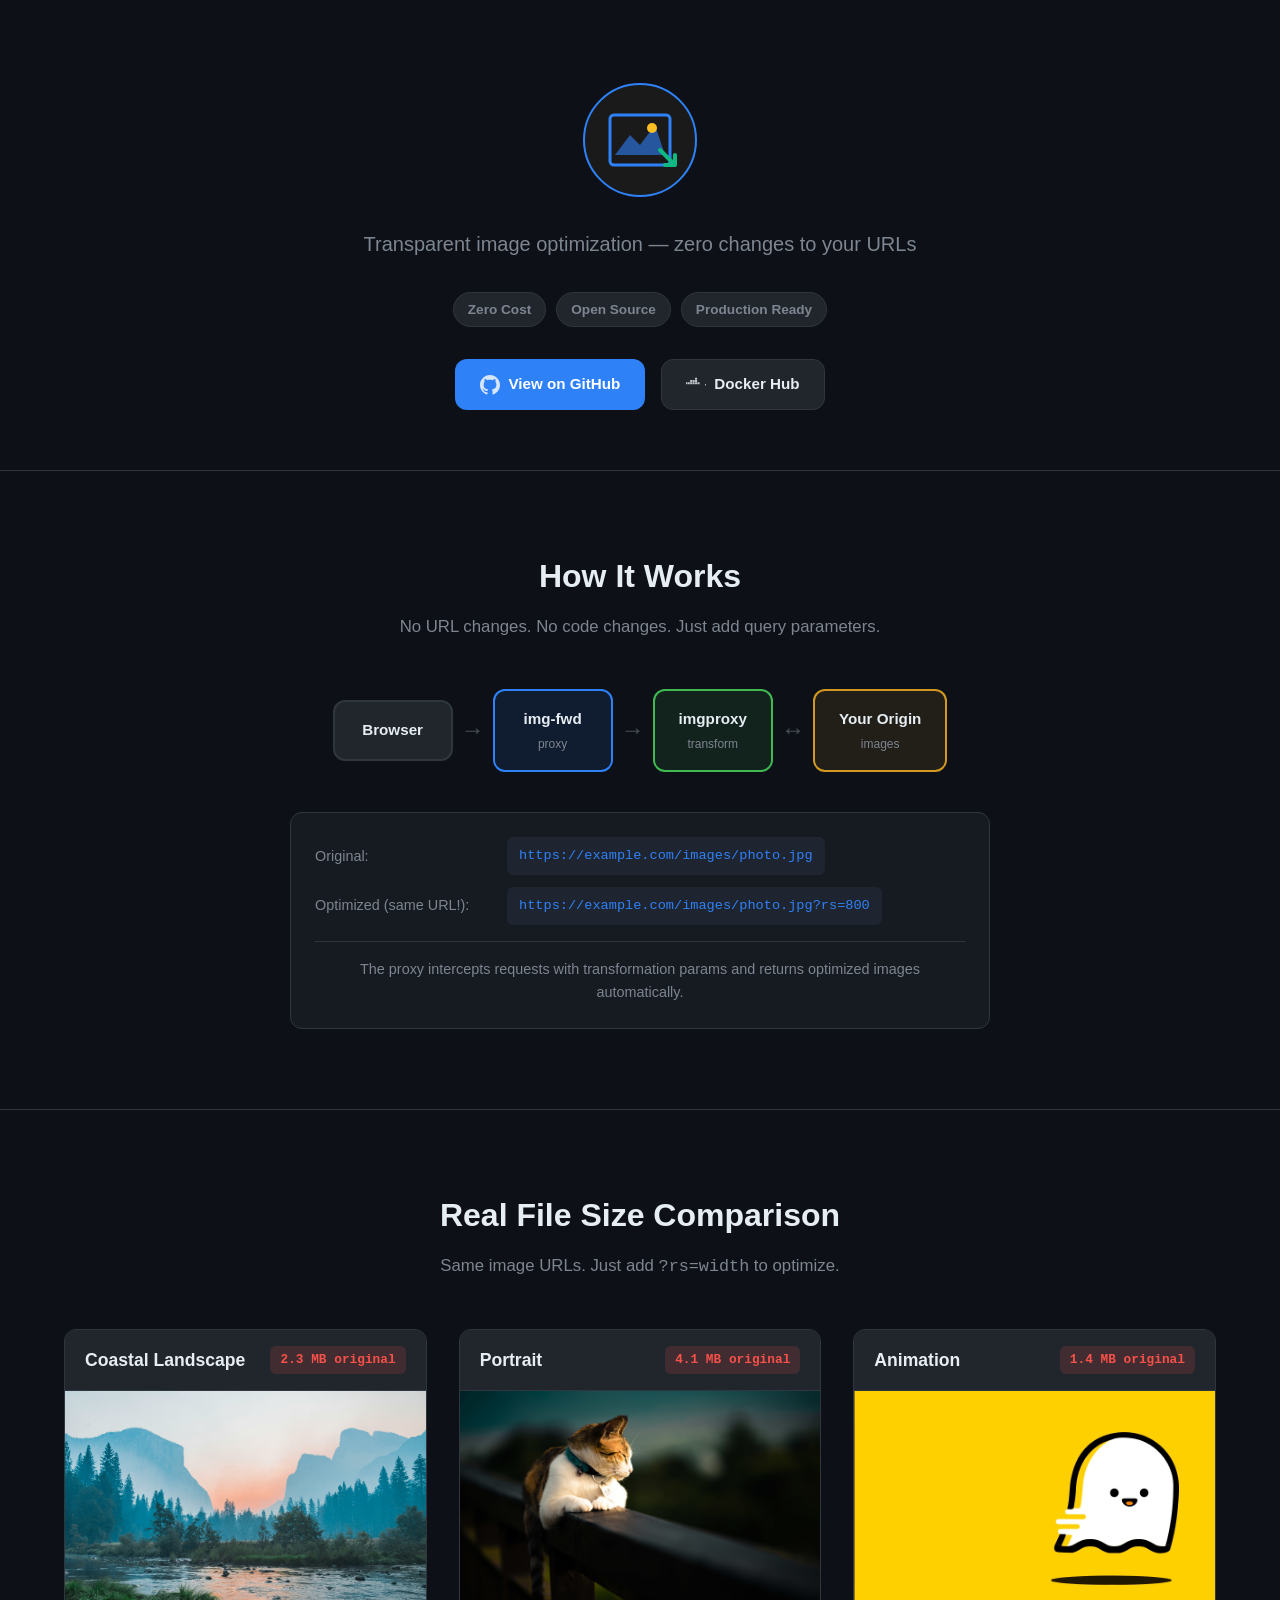
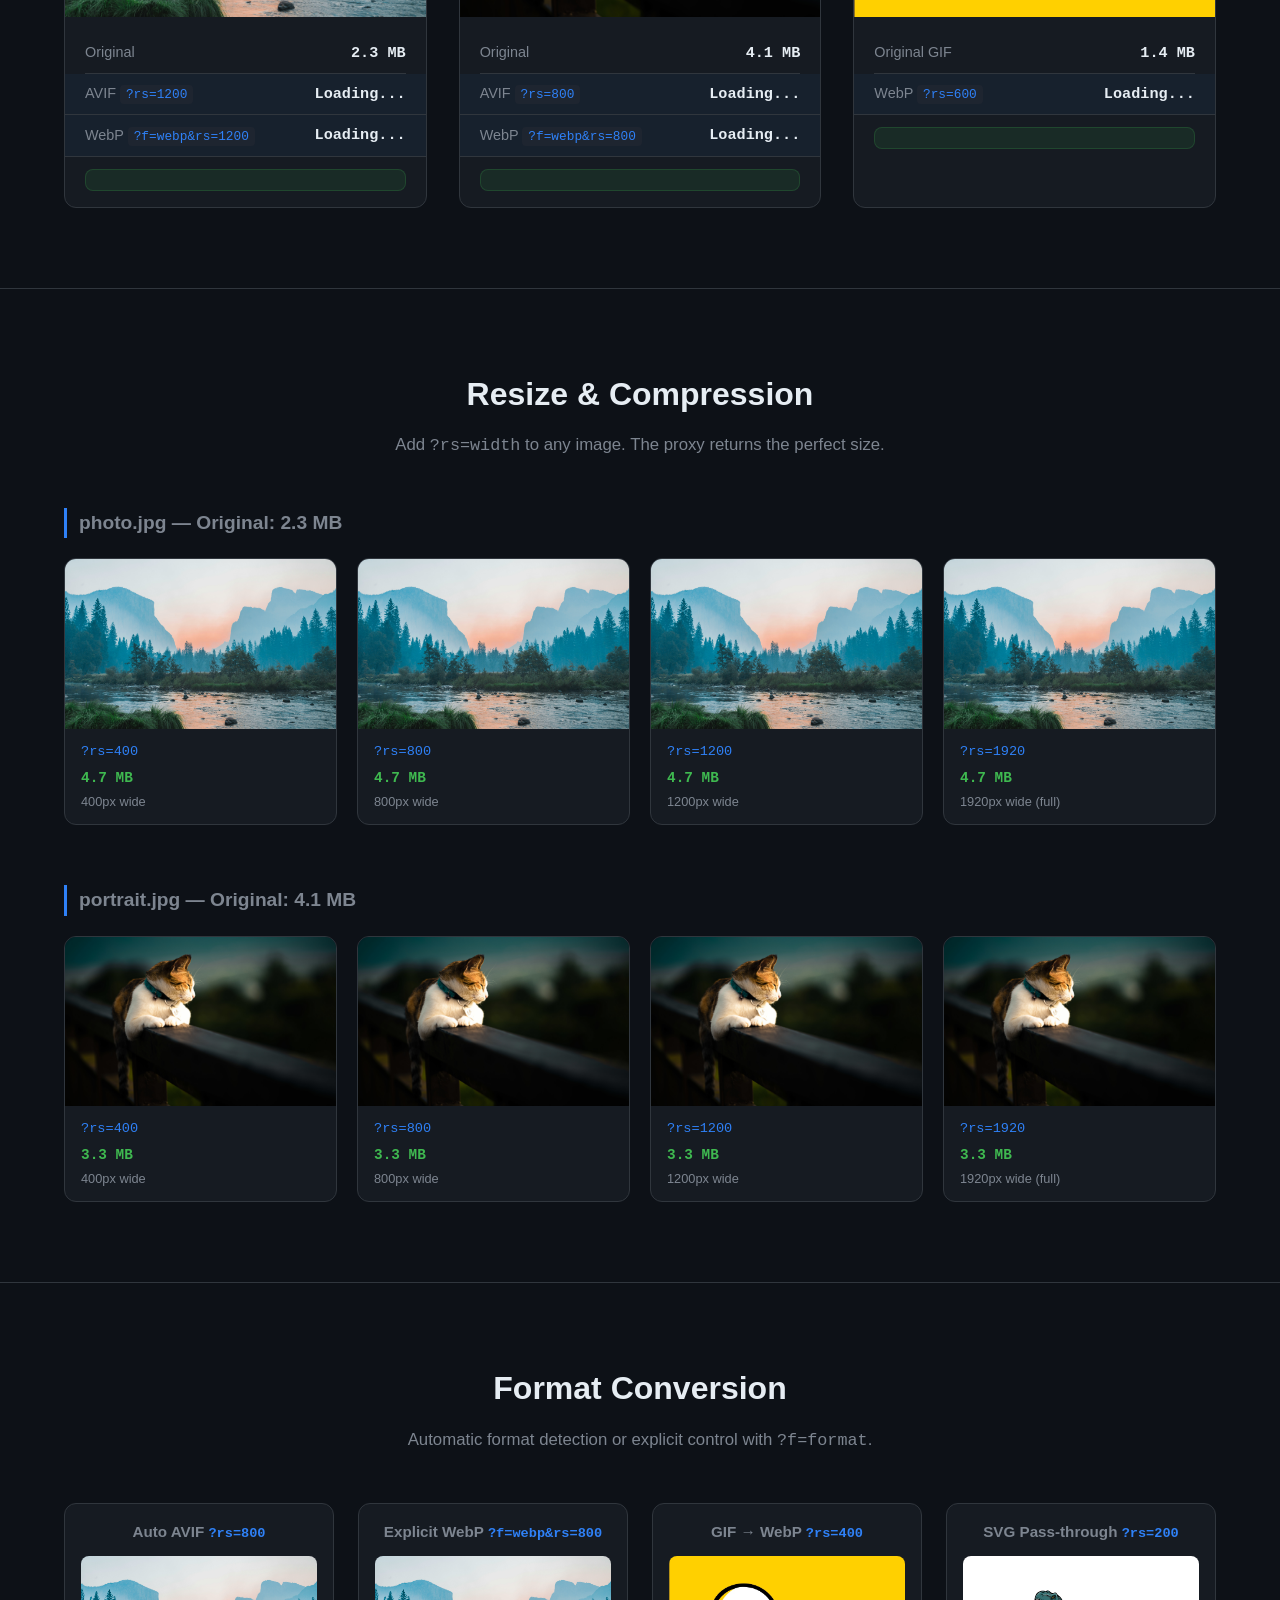
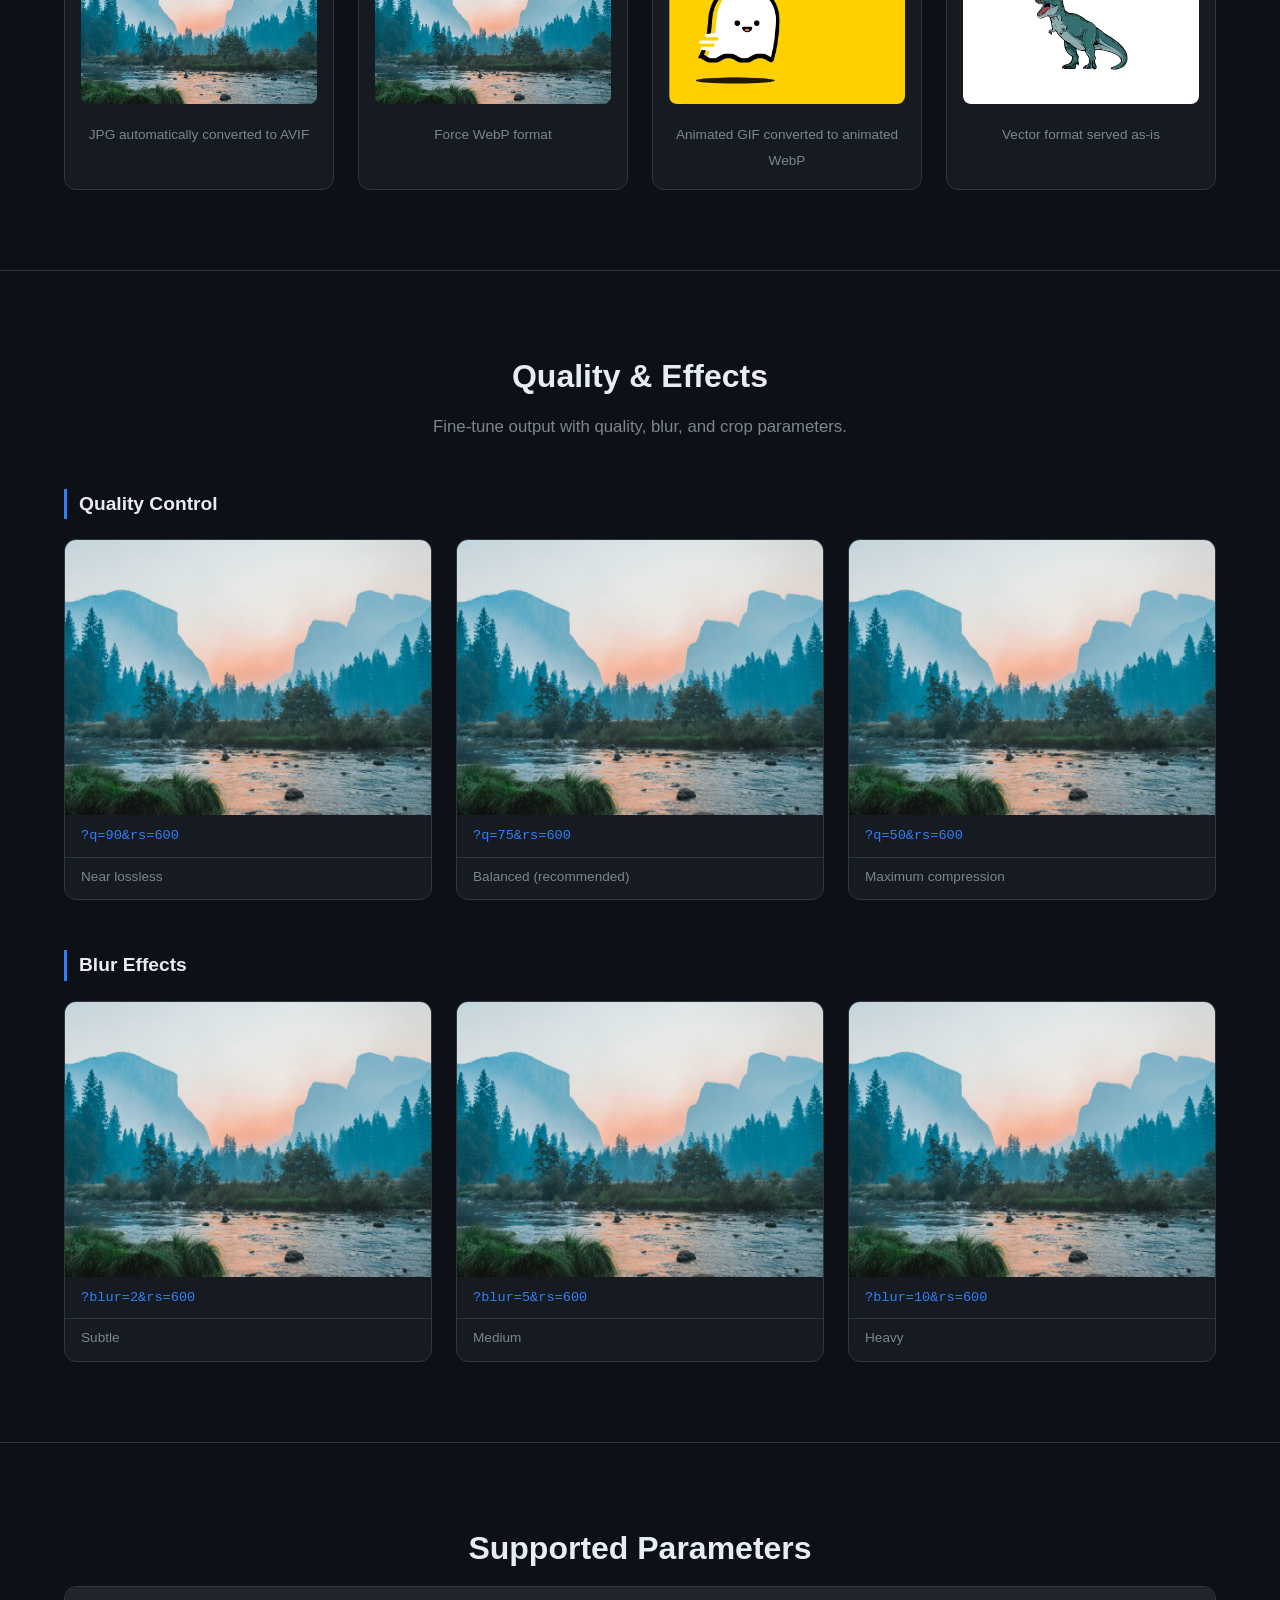
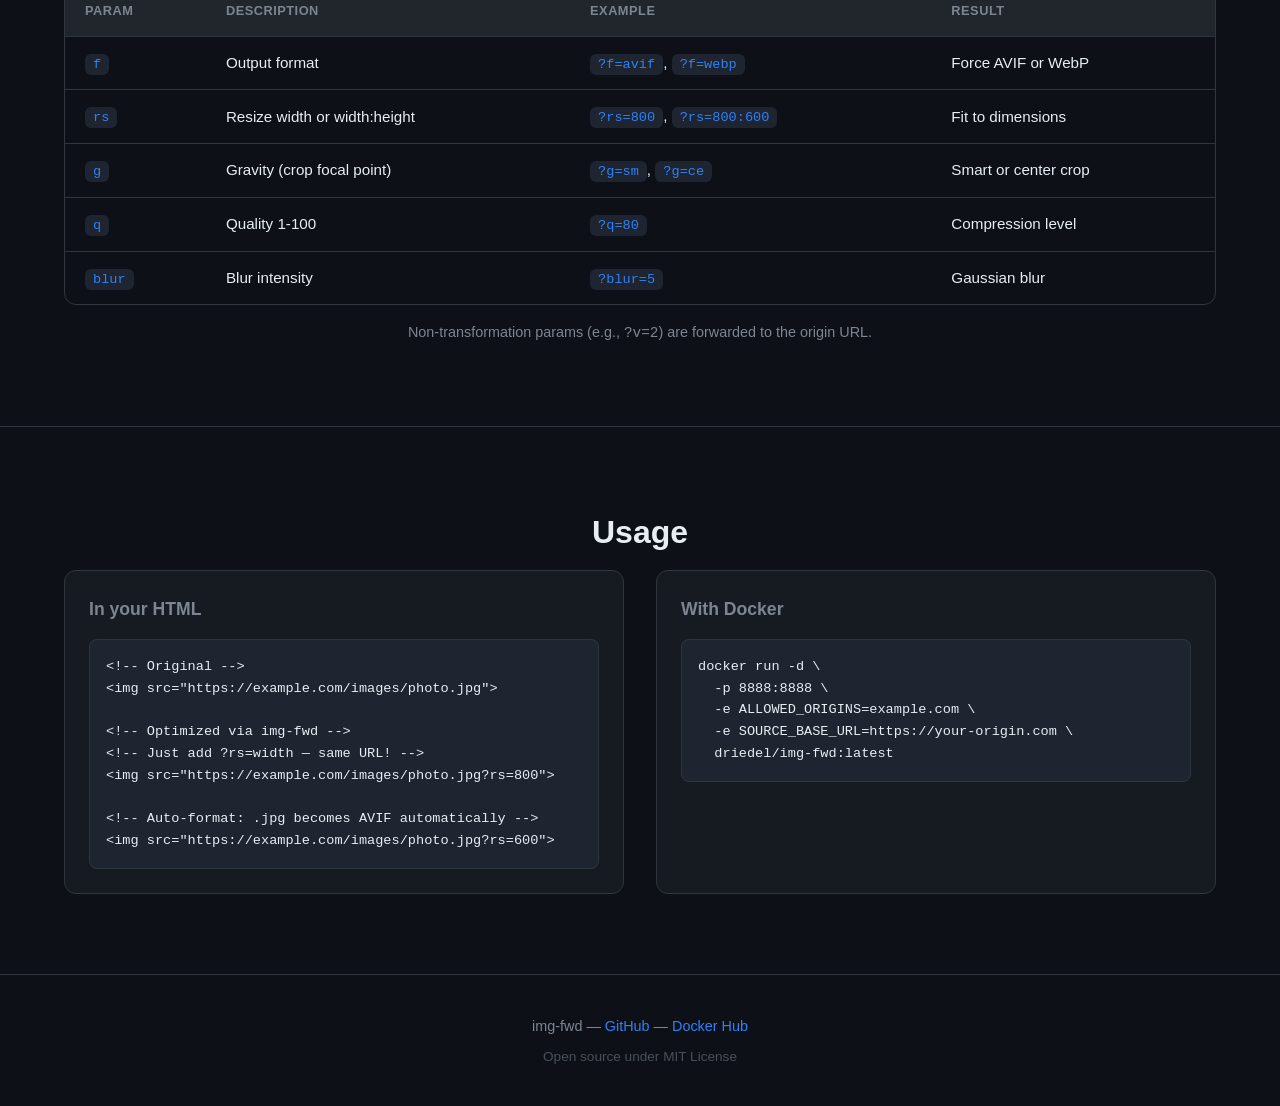
==== demo/app/index.html @ b85d6839 "demo: remove Smart Crop section from effects showcase" ====
<!DOCTYPE html>
<html lang="en">
<head>
  <meta charset="UTF-8">
  <meta name="viewport" content="width=device-width, initial-scale=1.0">
  <title>img-fwd — Transparent Image Optimization</title>
  <link rel="stylesheet" href="css/styles.css">
</head>
<body>
  <header class="hero">
    <div class="container">
      <img src="images/logo.svg" alt="img-fwd logo" class="logo">
      <p class="tagline">Transparent image optimization — zero changes to your URLs</p>
      <div class="badges">
        <span class="badge">Zero Cost</span>
        <span class="badge">Open Source</span>
        <span class="badge">Production Ready</span>
      </div>
      <div class="cta-links">
        <a href="https://github.com/driedel/img-fwd" class="btn btn-primary" target="_blank" rel="noopener">
          <svg width="20" height="20" viewBox="0 0 24 24" fill="currentColor"><path d="M12 0c-6.626 0-12 5.373-12 12 0 5.302 3.438 9.8 8.207 11.387.599.111.793-.261.793-.577v-2.234c-3.338.726-4.033-1.416-4.033-1.416-.546-1.387-1.333-1.756-1.333-1.756-1.089-.745.083-.729.083-.729 1.205.084 1.839 1.237 1.839 1.237 1.07 1.834 2.807 1.304 3.492.997.107-.775.418-1.305.762-1.604-2.665-.305-5.467-1.334-5.467-5.931 0-1.311.469-2.381 1.236-3.221-.124-.303-.535-1.524.117-3.176 0 0 1.008-.322 3.301 1.23.957-.266 1.983-.399 3.003-.404 1.02.005 2.047.138 3.006.404 2.291-1.552 3.297-1.23 3.297-1.23.653 1.653.242 2.874.118 3.176.77.84 1.235 1.911 1.235 3.221 0 4.609-2.807 5.624-5.479 5.921.43.372.823 1.102.823 2.222v3.293c0 .319.192.694.801.576 4.765-1.589 8.199-6.086 8.199-11.386 0-6.627-5.373-12-12-12z"/></svg>
          View on GitHub
        </a>
        <a href="https://hub.docker.com/r/driedel/img-fwd" class="btn btn-secondary" target="_blank" rel="noopener">
          <svg width="20" height="20" viewBox="0 0 24 24" fill="currentColor"><path d="M13.983 11.078h2.119a.186.186 0 00.186-.185V9.006a.186.186 0 00-.186-.186h-2.119a.185.185 0 00-.185.185v1.888c0 .102.083.185.185.185zm-2.954-5.43h2.118a.186.186 0 00.186-.186V3.574a.186.186 0 00-.186-.185h-2.118a.185.185 0 00-.185.185v1.888c0 .102.083.186.185.186zm0 2.716h2.118a.187.187 0 00.186-.186V6.29a.186.186 0 00-.186-.185h-2.118a.185.185 0 00-.185.185v1.887c0 .102.083.186.185.186zm-2.93 0h2.12a.186.186 0 00.184-.186V6.29a.185.185 0 00-.185-.185H8.1a.185.185 0 00-.185.185v1.887c0 .102.083.186.185.186zm-2.964 0h2.119a.186.186 0 00.185-.186V6.29a.185.185 0 00-.185-.185H5.136a.186.186 0 00-.186.185v1.887c0 .102.084.186.186.186zm5.893 2.715h2.118a.186.186 0 00.186-.185V9.006a.186.186 0 00-.186-.186h-2.118a.185.185 0 00-.185.185v1.888c0 .102.083.185.185.185zm-2.93 0h2.12a.185.185 0 00.184-.185V9.006a.185.185 0 00-.184-.186h-2.12a.185.185 0 00-.184.185v1.888c0 .102.083.185.185.185zm-2.964 0h2.119a.185.185 0 00.185-.185V9.006a.185.185 0 00-.185-.186h-2.119a.186.186 0 00-.186.186v1.887c0 .102.084.185.186.185zm-2.92 0h2.12a.185.185 0 00.184-.185V9.006a.185.185 0 00-.184-.186h-2.12a.185.185 0 00-.184.185v1.888c0 .102.083.185.185.185zm-2.964 0h2.119a.185.185 0 00.185-.185V9.006a.185.185 0 00-.185-.186h-2.12a.186.186 0 00-.185.186v1.887c0 .102.084.185.186.185zM23.763 10.89c-.065-.043-.534-.364-1.084-.18.15.19.323.553.334 1.013 0 0 .197.835.3 1.432.093-.1.184-.208.27-.323.45-.585.7-1.324.7-2.093 0-.332-.044-.65-.125-.954a9.04 9.04 0 01-.395 1.105z"/></svg>
          Docker Hub
        </a>
      </div>
    </div>
  </header>

  <main>
    <!-- How it Works -->
    <section class="section how-it-works" id="how-it-works">
      <div class="container">
        <h2>How It Works</h2>
        <p class="section-desc">No URL changes. No code changes. Just add query parameters.</p>
        
        <div class="architecture-diagram">
          <div class="arch-step">
            <div class="arch-box">Browser</div>
            <div class="arch-arrow">→</div>
          </div>
          <div class="arch-step">
            <div class="arch-box arch-proxy">img-fwd<br><small>proxy</small></div>
            <div class="arch-arrow">→</div>
          </div>
          <div class="arch-step">
            <div class="arch-box arch-imgproxy">imgproxy<br><small>transform</small></div>
            <div class="arch-arrow">↔</div>
          </div>
          <div class="arch-step">
            <div class="arch-box arch-origin">Your Origin<br><small>images</small></div>
          </div>
        </div>

        <div class="url-examples">
          <div class="url-example">
            <span class="url-label">Original:</span>
            <code class="url-code">https://example.com/images/photo.jpg</code>
          </div>
          <div class="url-example">
            <span class="url-label">Optimized (same URL!):</span>
            <code class="url-code">https://example.com/images/photo.jpg?rs=800</code>
          </div>
          <p class="url-note">The proxy intercepts requests with transformation params and returns optimized images automatically.</p>
        </div>
      </div>
    </section>

    <!-- File Size Comparison -->
    <section class="section file-comparison" id="file-comparison">
      <div class="container">
        <h2>Real File Size Comparison</h2>
        <p class="section-desc">Same image URLs. Just add <code>?rs=width</code> to optimize.</p>
        
        <div class="file-comparison-grid">
          <!-- Photo -->
          <div class="file-card">
            <div class="file-card-header">
              <h3>Coastal Landscape</h3>
              <span class="file-tag">2.3 MB original</span>
            </div>
            <div class="file-preview">
              <img src="images/photo.jpg" alt="Original photo" loading="lazy">
            </div>
            <div class="file-sizes">
              <div class="file-size-row">
                <span class="file-label">Original</span>
                <span class="file-value" id="size-photo-orig">2.3 MB</span>
              </div>
              <div class="file-size-row highlight">
                <span class="file-label">AVIF <code>?rs=1200</code></span>
                <span class="file-value" id="size-photo-avif">Loading...</span>
              </div>
              <div class="file-size-row highlight">
                <span class="file-label">WebP <code>?f=webp&rs=1200</code></span>
                <span class="file-value" id="size-photo-webp">Loading...</span>
              </div>
              <div class="file-savings" id="savings-photo"></div>
            </div>
          </div>

          <!-- Portrait -->
          <div class="file-card">
            <div class="file-card-header">
              <h3>Portrait</h3>
              <span class="file-tag">4.1 MB original</span>
            </div>
            <div class="file-preview">
              <img src="images/portrait.jpg" alt="Original portrait" loading="lazy">
            </div>
            <div class="file-sizes">
              <div class="file-size-row">
                <span class="file-label">Original</span>
                <span class="file-value" id="size-portrait-orig">4.1 MB</span>
              </div>
              <div class="file-size-row highlight">
                <span class="file-label">AVIF <code>?rs=800</code></span>
                <span class="file-value" id="size-portrait-avif">Loading...</span>
              </div>
              <div class="file-size-row highlight">
                <span class="file-label">WebP <code>?f=webp&rs=800</code></span>
                <span class="file-value" id="size-portrait-webp">Loading...</span>
              </div>
              <div class="file-savings" id="savings-portrait"></div>
            </div>
          </div>

          <!-- Animated GIF -->
          <div class="file-card">
            <div class="file-card-header">
              <h3>Animation</h3>
              <span class="file-tag">1.4 MB original</span>
            </div>
            <div class="file-preview">
              <img src="images/animated.gif" alt="Original animation" loading="lazy">
            </div>
            <div class="file-sizes">
              <div class="file-size-row">
                <span class="file-label">Original GIF</span>
                <span class="file-value" id="size-gif-orig">1.4 MB</span>
              </div>
              <div class="file-size-row highlight">
                <span class="file-label">WebP <code>?rs=600</code></span>
                <span class="file-value" id="size-gif-webp">Loading...</span>
              </div>
              <div class="file-savings" id="savings-gif"></div>
            </div>
          </div>
        </div>
      </div>
    </section>

    <!-- Resize Gallery -->
    <section class="section resize-gallery" id="resize-gallery">
      <div class="container">
        <h2>Resize & Compression</h2>
        <p class="section-desc">Add <code>?rs=width</code> to any image. The proxy returns the perfect size.</p>

        <div class="resize-category">
          <h3>photo.jpg — Original: 2.3 MB</h3>
          <div class="resize-grid">
            <div class="resize-item">
              <img src="images/photo.jpg?rs=400" alt="400px" loading="lazy" onload="measureSize(this)">
              <div class="resize-info">
                <code>?rs=400</code>
                <span class="resize-size" data-src="images/photo.jpg?rs=400">—</span>
                <span class="resize-dim">400px wide</span>
              </div>
            </div>
            <div class="resize-item">
              <img src="images/photo.jpg?rs=800" alt="800px" loading="lazy" onload="measureSize(this)">
              <div class="resize-info">
                <code>?rs=800</code>
                <span class="resize-size" data-src="images/photo.jpg?rs=800">—</span>
                <span class="resize-dim">800px wide</span>
              </div>
            </div>
            <div class="resize-item">
              <img src="images/photo.jpg?rs=1200" alt="1200px" loading="lazy" onload="measureSize(this)">
              <div class="resize-info">
                <code>?rs=1200</code>
                <span class="resize-size" data-src="images/photo.jpg?rs=1200">—</span>
                <span class="resize-dim">1200px wide</span>
              </div>
            </div>
            <div class="resize-item">
              <img src="images/photo.jpg?rs=1920" alt="1920px" loading="lazy" onload="measureSize(this)">
              <div class="resize-info">
                <code>?rs=1920</code>
                <span class="resize-size" data-src="images/photo.jpg?rs=1920">—</span>
                <span class="resize-dim">1920px wide (full)</span>
              </div>
            </div>
          </div>
        </div>

        <div class="resize-category">
          <h3>portrait.jpg — Original: 4.1 MB</h3>
          <div class="resize-grid">
            <div class="resize-item">
              <img src="images/portrait.jpg?rs=400" alt="400px" loading="lazy" onload="measureSize(this)">
              <div class="resize-info">
                <code>?rs=400</code>
                <span class="resize-size" data-src="images/portrait.jpg?rs=400">—</span>
                <span class="resize-dim">400px wide</span>
              </div>
            </div>
            <div class="resize-item">
              <img src="images/portrait.jpg?rs=800" alt="800px" loading="lazy" onload="measureSize(this)">
              <div class="resize-info">
                <code>?rs=800</code>
                <span class="resize-size" data-src="images/portrait.jpg?rs=800">—</span>
                <span class="resize-dim">800px wide</span>
              </div>
            </div>
            <div class="resize-item">
              <img src="images/portrait.jpg?rs=1200" alt="1200px" loading="lazy" onload="measureSize(this)">
              <div class="resize-info">
                <code>?rs=1200</code>
                <span class="resize-size" data-src="images/portrait.jpg?rs=1200">—</span>
                <span class="resize-dim">1200px wide</span>
              </div>
            </div>
            <div class="resize-item">
              <img src="images/portrait.jpg?rs=1920" alt="1920px" loading="lazy" onload="measureSize(this)">
              <div class="resize-info">
                <code>?rs=1920</code>
                <span class="resize-size" data-src="images/portrait.jpg?rs=1920">—</span>
                <span class="resize-dim">1920px wide (full)</span>
              </div>
            </div>
          </div>
        </div>
      </div>
    </section>

    <!-- Format Conversion -->
    <section class="section format-gallery" id="format-gallery">
      <div class="container">
        <h2>Format Conversion</h2>
        <p class="section-desc">Automatic format detection or explicit control with <code>?f=format</code>.</p>

        <div class="format-grid">
          <div class="format-item">
            <h4>Auto AVIF <code>?rs=800</code></h4>
            <img src="images/photo.jpg?rs=800" alt="Auto AVIF" loading="lazy">
            <span class="format-note">JPG automatically converted to AVIF</span>
          </div>
          <div class="format-item">
            <h4>Explicit WebP <code>?f=webp&rs=800</code></h4>
            <img src="images/photo.jpg?f=webp&rs=800" alt="WebP" loading="lazy">
            <span class="format-note">Force WebP format</span>
          </div>
          <div class="format-item">
            <h4>GIF → WebP <code>?rs=400</code></h4>
            <img src="images/animated.gif?rs=400" alt="GIF to WebP" loading="lazy">
            <span class="format-note">Animated GIF converted to animated WebP</span>
          </div>
          <div class="format-item">
            <h4>SVG Pass-through <code>?rs=200</code></h4>
            <img src="images/icon.svg?rs=200" alt="SVG" loading="lazy" style="object-fit: contain; background: #fff; padding: 20px;">
            <span class="format-note">Vector format served as-is</span>
          </div>
        </div>
      </div>
    </section>

    <!-- Quality & Effects -->
    <section class="section effects-gallery" id="effects-gallery">
      <div class="container">
        <h2>Quality & Effects</h2>
        <p class="section-desc">Fine-tune output with quality, blur, and crop parameters.</p>

        <div class="effects-category">
          <h3>Quality Control</h3>
          <div class="effects-grid">
            <div class="effects-item">
              <img src="images/photo.jpg?q=90&rs=600" alt="Quality 90" loading="lazy">
              <code>?q=90&rs=600</code>
              <span>Near lossless</span>
            </div>
            <div class="effects-item">
              <img src="images/photo.jpg?q=75&rs=600" alt="Quality 75" loading="lazy">
              <code>?q=75&rs=600</code>
              <span>Balanced (recommended)</span>
            </div>
            <div class="effects-item">
              <img src="images/photo.jpg?q=50&rs=600" alt="Quality 50" loading="lazy">
              <code>?q=50&rs=600</code>
              <span>Maximum compression</span>
            </div>
          </div>
        </div>

        <div class="effects-category">
          <h3>Blur Effects</h3>
          <div class="effects-grid">
            <div class="effects-item">
              <img src="images/photo.jpg?blur=2&rs=600" alt="Blur 2" loading="lazy">
              <code>?blur=2&rs=600</code>
              <span>Subtle</span>
            </div>
            <div class="effects-item">
              <img src="images/photo.jpg?blur=5&rs=600" alt="Blur 5" loading="lazy">
              <code>?blur=5&rs=600</code>
              <span>Medium</span>
            </div>
            <div class="effects-item">
              <img src="images/photo.jpg?blur=10&rs=600" alt="Blur 10" loading="lazy">
              <code>?blur=10&rs=600</code>
              <span>Heavy</span>
            </div>
          </div>
        </div>
    </section>

    <!-- Technical Reference -->
    <section class="section reference" id="reference">
      <div class="container">
        <h2>Supported Parameters</h2>
        <div class="param-table-wrapper">
          <table class="param-table">
            <thead>
              <tr>
                <th>Param</th>
                <th>Description</th>
                <th>Example</th>
                <th>Result</th>
              </tr>
            </thead>
            <tbody>
              <tr>
                <td><code>f</code></td>
                <td>Output format</td>
                <td><code>?f=avif</code>, <code>?f=webp</code></td>
                <td>Force AVIF or WebP</td>
              </tr>
              <tr>
                <td><code>rs</code></td>
                <td>Resize width or width:height</td>
                <td><code>?rs=800</code>, <code>?rs=800:600</code></td>
                <td>Fit to dimensions</td>
              </tr>
              <tr>
                <td><code>g</code></td>
                <td>Gravity (crop focal point)</td>
                <td><code>?g=sm</code>, <code>?g=ce</code></td>
                <td>Smart or center crop</td>
              </tr>
              <tr>
                <td><code>q</code></td>
                <td>Quality 1-100</td>
                <td><code>?q=80</code></td>
                <td>Compression level</td>
              </tr>
              <tr>
                <td><code>blur</code></td>
                <td>Blur intensity</td>
                <td><code>?blur=5</code></td>
                <td>Gaussian blur</td>
              </tr>
            </tbody>
          </table>
        </div>
        <p class="table-note">Non-transformation params (e.g., <code>?v=2</code>) are forwarded to the origin URL.</p>
      </div>
    </section>

    <!-- Usage Snippets -->
    <section class="section snippets" id="snippets">
      <div class="container">
        <h2>Usage</h2>
        <div class="snippet-grid">
          <div class="snippet-card">
            <h3>In your HTML</h3>
            <pre class="code-block"><code>&lt;!-- Original --&gt;
&lt;img src="https://example.com/images/photo.jpg"&gt;

&lt;!-- Optimized via img-fwd --&gt;
&lt;!-- Just add ?rs=width — same URL! --&gt;
&lt;img src="https://example.com/images/photo.jpg?rs=800"&gt;

&lt;!-- Auto-format: .jpg becomes AVIF automatically --&gt;
&lt;img src="https://example.com/images/photo.jpg?rs=600"&gt;</code></pre>
          </div>
          <div class="snippet-card">
            <h3>With Docker</h3>
            <pre class="code-block"><code>docker run -d \
  -p 8888:8888 \
  -e ALLOWED_ORIGINS=example.com \
  -e SOURCE_BASE_URL=https://your-origin.com \
  driedel/img-fwd:latest</code></pre>
          </div>
        </div>
      </div>
    </section>
  </main>

  <footer class="footer">
    <div class="container">
      <p>img-fwd — <a href="https://github.com/driedel/img-fwd">GitHub</a> — <a href="https://hub.docker.com/r/driedel/img-fwd">Docker Hub</a></p>
      <p class="copyright">Open source under MIT License</p>
    </div>
  </footer>

  <script src="js/main.js"></script>
</body>
</html>
---- demo/app/css/styles.css ----
/* ========================================
   img-fwd Demo — Stylesheet
   Modern, clean, responsive
   ======================================== */

:root {
  --bg-primary: #0d1117;
  --bg-secondary: #161b22;
  --bg-tertiary: #21262d;
  --border-color: #30363d;
  --text-primary: #e6edf3;
  --text-secondary: #7d8590;
  --text-muted: #484f58;
  --accent: #2f81f7;
  --accent-hover: #388bfd;
  --success: #3fb950;
  --warning: #d29922;
  --danger: #f85149;
  --code-bg: #1e2530;
  --font-mono: 'SFMono-Regular', Consolas, 'Liberation Mono', Menlo, monospace;
  --font-sans: -apple-system, BlinkMacSystemFont, 'Segoe UI', Roboto, Helvetica, Arial, sans-serif;
  --radius: 12px;
  --shadow: 0 8px 24px rgba(0, 0, 0, 0.4);
}

* { box-sizing: border-box; margin: 0; padding: 0; }

html { scroll-behavior: smooth; }

body {
  font-family: var(--font-sans);
  background: var(--bg-primary);
  color: var(--text-primary);
  line-height: 1.6;
  -webkit-font-smoothing: antialiased;
}

.container {
  max-width: 1200px;
  margin: 0 auto;
  padding: 0 24px;
}

/* ========================================
   Hero
   ======================================== */

.hero {
  padding: 80px 0 60px;
  text-align: center;
  border-bottom: 1px solid var(--border-color);
}

.logo {
  width: 120px;
  height: 120px;
  margin-bottom: 20px;
}

.hero h1 {
  font-size: 3rem;
  font-weight: 700;
  margin-bottom: 12px;
  background: linear-gradient(90deg, var(--accent), #a371f7);
  -webkit-background-clip: text;
  -webkit-text-fill-color: transparent;
  background-clip: text;
}

.tagline {
  font-size: 1.25rem;
  color: var(--text-secondary);
  margin-bottom: 32px;
}

.badges {
  display: flex;
  gap: 10px;
  justify-content: center;
  margin-bottom: 32px;
  flex-wrap: wrap;
}

.badge {
  display: inline-block;
  padding: 6px 14px;
  border-radius: 20px;
  font-size: 0.85rem;
  font-weight: 600;
  background: var(--bg-tertiary);
  color: var(--text-secondary);
  border: 1px solid var(--border-color);
}

.cta-links {
  display: flex;
  gap: 16px;
  justify-content: center;
  flex-wrap: wrap;
}

.btn {
  display: inline-flex;
  align-items: center;
  gap: 8px;
  padding: 12px 24px;
  border-radius: var(--radius);
  font-size: 0.95rem;
  font-weight: 600;
  text-decoration: none;
  transition: all 0.2s ease;
  border: 1px solid transparent;
}

.btn svg { opacity: 0.8; }

.btn-primary {
  background: var(--accent);
  color: #fff;
}

.btn-primary:hover { background: var(--accent-hover); }

.btn-secondary {
  background: var(--bg-tertiary);
  color: var(--text-primary);
  border-color: var(--border-color);
}

.btn-secondary:hover { background: var(--border-color); }

/* ========================================
   Sections
   ======================================== */

.section {
  padding: 80px 0;
  border-bottom: 1px solid var(--border-color);
}

.section:last-of-type { border-bottom: none; }

.section h2 {
  font-size: 2rem;
  margin-bottom: 12px;
  text-align: center;
}

.section-desc {
  text-align: center;
  color: var(--text-secondary);
  margin-bottom: 48px;
  font-size: 1.05rem;
}

/* ========================================
   Comparative Section
   ======================================== */

.comparison-grid {
  display: grid;
  grid-template-columns: repeat(auto-fit, minmax(340px, 1fr));
  gap: 32px;
}

.comparison-card {
  background: var(--bg-secondary);
  border: 1px solid var(--border-color);
  border-radius: var(--radius);
  overflow: hidden;
  transition: box-shadow 0.3s ease;
}

.comparison-card:hover { box-shadow: var(--shadow); }

.card-header {
  display: flex;
  justify-content: space-between;
  align-items: center;
  padding: 16px 20px;
  border-bottom: 1px solid var(--border-color);
}

.card-header h3 { font-size: 1.1rem; font-weight: 600; }

.format-badge {
  font-size: 0.75rem;
  padding: 4px 10px;
  border-radius: 6px;
  background: rgba(47, 129, 247, 0.15);
  color: var(--accent);
  font-family: var(--font-mono);
  font-weight: 600;
}

/* Before/After Slider */
.before-after-slider {
  position: relative;
  width: 100%;
  aspect-ratio: 16 / 10;
  overflow: hidden;
  background: var(--bg-tertiary);
}

.before-after-slider img {
  position: absolute;
  top: 0;
  left: 0;
  width: 100%;
  height: 100%;
  object-fit: cover;
}

.after-overlay {
  position: absolute;
  top: 0;
  left: 0;
  width: 50%;
  height: 100%;
  overflow: hidden;
  border-right: 2px solid var(--accent);
}

.after-overlay img {
  position: absolute;
  top: 0;
  left: 0;
  width: 200%;  /* compensa o container de 50% */
  height: 100%;
  object-fit: cover;
}

.slider-input {
  position: absolute;
  top: 0;
  left: 0;
  width: 100%;
  height: 100%;
  opacity: 0;
  cursor: ew-resize;
  z-index: 10;
}

.slider-handle {
  position: absolute;
  top: 50%;
  left: 50%;
  transform: translate(-50%, -50%);
  width: 40px;
  height: 40px;
  background: var(--accent);
  border-radius: 50%;
  display: flex;
  align-items: center;
  justify-content: center;
  pointer-events: none;
  z-index: 5;
  box-shadow: 0 2px 8px rgba(0,0,0,0.4);
}

.slider-handle::before {
  content: '◀ ▶';
  font-size: 10px;
  color: #fff;
  letter-spacing: 2px;
}

/* Stats */
.stats {
  display: grid;
  grid-template-columns: 1fr 1fr 1fr;
  padding: 16px 20px;
  gap: 16px;
}

.stat {
  display: flex;
  flex-direction: column;
  align-items: center;
  text-align: center;
}

.stat-label {
  font-size: 0.8rem;
  color: var(--text-secondary);
  text-transform: uppercase;
  letter-spacing: 0.5px;
  margin-bottom: 4px;
}

.stat-size, .stat-value {
  font-family: var(--font-mono);
  font-size: 1.1rem;
  font-weight: 600;
  color: var(--text-primary);
}

.savings-stat .stat-value { color: var(--success); }

/* ========================================
   Gallery
   ======================================== */

.gallery-category { margin-bottom: 60px; }

.gallery-category:last-child { margin-bottom: 0; }

.gallery-category h3 {
  font-size: 1.3rem;
  margin-bottom: 24px;
  padding-left: 12px;
  border-left: 3px solid var(--accent);
}

.gallery-grid {
  display: grid;
  grid-template-columns: repeat(auto-fit, minmax(280px, 1fr));
  gap: 24px;
}

.gallery-item {
  background: var(--bg-secondary);
  border: 1px solid var(--border-color);
  border-radius: var(--radius);
  overflow: hidden;
  transition: box-shadow 0.3s ease;
}

.gallery-item:hover { box-shadow: var(--shadow); }

.gallery-item img {
  width: 100%;
  aspect-ratio: 16 / 10;
  object-fit: cover;
  display: block;
  background: var(--bg-tertiary);
}

.gallery-item code {
  display: block;
  padding: 12px 16px;
  font-family: var(--font-mono);
  font-size: 0.85rem;
  background: var(--bg-tertiary);
  border-top: 1px solid var(--border-color);
  color: var(--accent);
}

.dim-label {
  display: block;
  padding: 6px 16px 12px;
  font-size: 0.85rem;
  color: var(--text-secondary);
}

/* ========================================
   Reference Table
   ======================================== */

.param-table-wrapper {
  overflow-x: auto;
  border: 1px solid var(--border-color);
  border-radius: var(--radius);
  margin-bottom: 16px;
}

.param-table {
  width: 100%;
  border-collapse: collapse;
  font-size: 0.95rem;
}

.param-table th,
.param-table td {
  padding: 14px 20px;
  text-align: left;
  border-bottom: 1px solid var(--border-color);
}

.param-table th {
  background: var(--bg-tertiary);
  font-weight: 600;
  color: var(--text-secondary);
  text-transform: uppercase;
  font-size: 0.8rem;
  letter-spacing: 0.5px;
}

.param-table tr:last-child td { border-bottom: none; }

.param-table tbody tr:hover { background: rgba(47, 129, 247, 0.05); }

.param-table code {
  font-family: var(--font-mono);
  font-size: 0.85rem;
  background: var(--code-bg);
  padding: 3px 8px;
  border-radius: 6px;
  color: var(--accent);
}

.table-note {
  text-align: center;
  color: var(--text-secondary);
  font-size: 0.9rem;
}

/* ========================================
   Snippets
   ======================================== */

.snippet-grid {
  display: grid;
  grid-template-columns: repeat(auto-fit, minmax(400px, 1fr));
  gap: 32px;
}

.snippet-card {
  background: var(--bg-secondary);
  border: 1px solid var(--border-color);
  border-radius: var(--radius);
  padding: 24px;
}

.snippet-card h3 {
  font-size: 1.1rem;
  margin-bottom: 16px;
  color: var(--text-secondary);
}

.code-block {
  background: var(--code-bg);
  border: 1px solid var(--border-color);
  border-radius: 8px;
  padding: 16px;
  overflow-x: auto;
  font-family: var(--font-mono);
  font-size: 0.85rem;
  line-height: 1.6;
  color: var(--text-primary);
}

.code-block code {
  font-family: inherit;
  color: inherit;
}

/* Syntax highlighting simulation */
.code-block .comment { color: var(--text-muted); }

/* ========================================
   Footer
   ======================================== */

.footer {
  padding: 40px 0;
  text-align: center;
  border-top: 1px solid var(--border-color);
  color: var(--text-secondary);
  font-size: 0.9rem;
}

.footer a {
  color: var(--accent);
  text-decoration: none;
}

.footer a:hover { text-decoration: underline; }

.copyright {
  margin-top: 8px;
  font-size: 0.85rem;
  color: var(--text-muted);
}

/* ========================================
   How It Works Section
   ======================================== */

.how-it-works { text-align: center; }

.architecture-diagram {
  display: flex;
  justify-content: center;
  align-items: center;
  gap: 8px;
  margin: 40px 0;
  flex-wrap: wrap;
}

.arch-step {
  display: flex;
  align-items: center;
  gap: 8px;
}

.arch-box {
  background: var(--bg-tertiary);
  border: 2px solid var(--border-color);
  border-radius: var(--radius);
  padding: 16px 24px;
  font-weight: 600;
  font-size: 0.95rem;
  min-width: 120px;
  text-align: center;
}

.arch-box small {
  display: block;
  font-size: 0.75rem;
  color: var(--text-secondary);
  font-weight: 400;
  margin-top: 4px;
}

.arch-proxy {
  border-color: var(--accent);
  background: rgba(47, 129, 247, 0.1);
}

.arch-imgproxy {
  border-color: var(--success);
  background: rgba(63, 185, 80, 0.1);
}

.arch-origin {
  border-color: var(--warning);
  background: rgba(210, 153, 34, 0.1);
}

.arch-arrow {
  font-size: 1.5rem;
  color: var(--text-muted);
}

.url-examples {
  background: var(--bg-secondary);
  border: 1px solid var(--border-color);
  border-radius: var(--radius);
  padding: 24px;
  max-width: 700px;
  margin: 0 auto;
  text-align: left;
}

.url-example {
  display: flex;
  align-items: center;
  gap: 12px;
  margin-bottom: 12px;
  flex-wrap: wrap;
}

.url-example:last-child { margin-bottom: 0; }

.url-label {
  font-size: 0.9rem;
  color: var(--text-secondary);
  min-width: 180px;
  font-weight: 500;
}

.url-code {
  font-family: var(--font-mono);
  font-size: 0.85rem;
  background: var(--code-bg);
  padding: 8px 12px;
  border-radius: 6px;
  color: var(--accent);
  word-break: break-all;
}

.url-note {
  margin-top: 16px;
  padding-top: 16px;
  border-top: 1px solid var(--border-color);
  font-size: 0.9rem;
  color: var(--text-secondary);
  text-align: center;
}

/* ========================================
   File Comparison Section
   ======================================== */

.file-comparison-grid {
  display: grid;
  grid-template-columns: repeat(auto-fit, minmax(350px, 1fr));
  gap: 32px;
}

.file-card {
  background: var(--bg-secondary);
  border: 1px solid var(--border-color);
  border-radius: var(--radius);
  overflow: hidden;
  transition: box-shadow 0.3s ease;
}

.file-card:hover { box-shadow: var(--shadow); }

.file-card-header {
  display: flex;
  justify-content: space-between;
  align-items: center;
  padding: 16px 20px;
  border-bottom: 1px solid var(--border-color);
  background: var(--bg-tertiary);
}

.file-card-header h3 { font-size: 1.1rem; font-weight: 600; }

.file-tag {
  font-size: 0.8rem;
  padding: 4px 10px;
  border-radius: 6px;
  background: rgba(248, 81, 73, 0.15);
  color: var(--danger);
  font-family: var(--font-mono);
  font-weight: 600;
}

.file-preview {
  width: 100%;
  aspect-ratio: 16 / 10;
  overflow: hidden;
  background: var(--bg-tertiary);
}

.file-preview img {
  width: 100%;
  height: 100%;
  object-fit: cover;
  display: block;
}

.file-sizes {
  padding: 16px 20px;
}

.file-size-row {
  display: flex;
  justify-content: space-between;
  align-items: center;
  padding: 8px 0;
  border-bottom: 1px solid var(--border-color);
}

.file-size-row:last-child { border-bottom: none; }

.file-size-row.highlight {
  background: rgba(47, 129, 247, 0.05);
  margin: 0 -20px;
  padding: 8px 20px;
}

.file-label {
  font-size: 0.9rem;
  color: var(--text-secondary);
}

.file-label code {
  font-family: var(--font-mono);
  font-size: 0.8rem;
  background: var(--code-bg);
  padding: 2px 6px;
  border-radius: 4px;
  color: var(--accent);
}

.file-value {
  font-family: var(--font-mono);
  font-size: 0.95rem;
  font-weight: 600;
  color: var(--text-primary);
}

.file-savings {
  margin-top: 12px;
  padding: 10px;
  border-radius: 8px;
  background: rgba(63, 185, 80, 0.1);
  border: 1px solid rgba(63, 185, 80, 0.2);
  text-align: center;
  font-weight: 600;
  color: var(--success);
  font-family: var(--font-mono);
  font-size: 0.9rem;
}

/* ========================================
   Resize Gallery
   ======================================== */

.resize-category { margin-bottom: 60px; }
.resize-category:last-child { margin-bottom: 0; }

.resize-category h3 {
  font-size: 1.2rem;
  margin-bottom: 20px;
  padding-left: 12px;
  border-left: 3px solid var(--accent);
  color: var(--text-secondary);
}

.resize-grid {
  display: grid;
  grid-template-columns: repeat(auto-fit, minmax(220px, 1fr));
  gap: 20px;
}

.resize-item {
  background: var(--bg-secondary);
  border: 1px solid var(--border-color);
  border-radius: var(--radius);
  overflow: hidden;
  transition: box-shadow 0.3s ease;
}

.resize-item:hover { box-shadow: var(--shadow); }

.resize-item img {
  width: 100%;
  aspect-ratio: 16 / 10;
  object-fit: cover;
  display: block;
  background: var(--bg-tertiary);
}

.resize-info {
  padding: 12px 16px;
}

.resize-info code {
  display: block;
  font-family: var(--font-mono);
  font-size: 0.85rem;
  color: var(--accent);
  margin-bottom: 4px;
}

.resize-size {
  display: block;
  font-family: var(--font-mono);
  font-size: 0.9rem;
  color: var(--success);
  font-weight: 600;
  margin-bottom: 2px;
}

.resize-dim {
  display: block;
  font-size: 0.8rem;
  color: var(--text-secondary);
}

/* ========================================
   Format Gallery
   ======================================== */

.format-grid {
  display: grid;
  grid-template-columns: repeat(auto-fit, minmax(260px, 1fr));
  gap: 24px;
}

.format-item {
  background: var(--bg-secondary);
  border: 1px solid var(--border-color);
  border-radius: var(--radius);
  overflow: hidden;
  padding: 16px;
  text-align: center;
}

.format-item h4 {
  font-size: 0.95rem;
  margin-bottom: 12px;
  color: var(--text-secondary);
}

.format-item h4 code {
  font-family: var(--font-mono);
  color: var(--accent);
  font-size: 0.85rem;
}

.format-item img {
  width: 100%;
  aspect-ratio: 16 / 10;
  object-fit: cover;
  border-radius: 8px;
  margin-bottom: 10px;
  background: var(--bg-tertiary);
}

.format-note {
  font-size: 0.85rem;
  color: var(--text-secondary);
}

/* ========================================
   Effects Gallery
   ======================================== */

.effects-category { margin-bottom: 50px; }
.effects-category:last-child { margin-bottom: 0; }

.effects-category h3 {
  font-size: 1.2rem;
  margin-bottom: 20px;
  padding-left: 12px;
  border-left: 3px solid var(--accent);
}

.effects-grid {
  display: grid;
  grid-template-columns: repeat(auto-fit, minmax(260px, 1fr));
  gap: 24px;
}

.effects-item {
  background: var(--bg-secondary);
  border: 1px solid var(--border-color);
  border-radius: var(--radius);
  overflow: hidden;
  transition: box-shadow 0.3s ease;
}

.effects-item:hover { box-shadow: var(--shadow); }

.effects-item img {
  width: 100%;
  aspect-ratio: 4 / 3;
  object-fit: cover;
  display: block;
  background: var(--bg-tertiary);
}

.effects-item code {
  display: block;
  padding: 10px 16px;
  font-family: var(--font-mono);
  font-size: 0.85rem;
  color: var(--accent);
  border-bottom: 1px solid var(--border-color);
}

.effects-item span {
  display: block;
  padding: 8px 16px 12px;
  font-size: 0.85rem;
  color: var(--text-secondary);
}

/* ========================================
   Responsive
   ======================================== */

@media (max-width: 768px) {
  .hero { padding: 48px 0 40px; }
  .hero h1 { font-size: 2rem; }
  .tagline { font-size: 1rem; }
  .ascii-logo { font-size: 7px; }
  
  .section { padding: 48px 0; }
  .section h2 { font-size: 1.5rem; }
  
  .comparison-grid { grid-template-columns: 1fr; }
  .gallery-grid { grid-template-columns: 1fr; }
  .snippet-grid { grid-template-columns: 1fr; }
  
  .stats { grid-template-columns: 1fr; gap: 12px; }
  .stat { flex-direction: row; justify-content: space-between; }
  
  .param-table th,
  .param-table td { padding: 10px 14px; }
}

/* ========================================
   Animations
   ======================================== */

@keyframes fadeIn {
  from { opacity: 0; transform: translateY(20px); }
  to { opacity: 1; transform: translateY(0); }
}

.section {
  animation: fadeIn 0.6s ease-out;
}
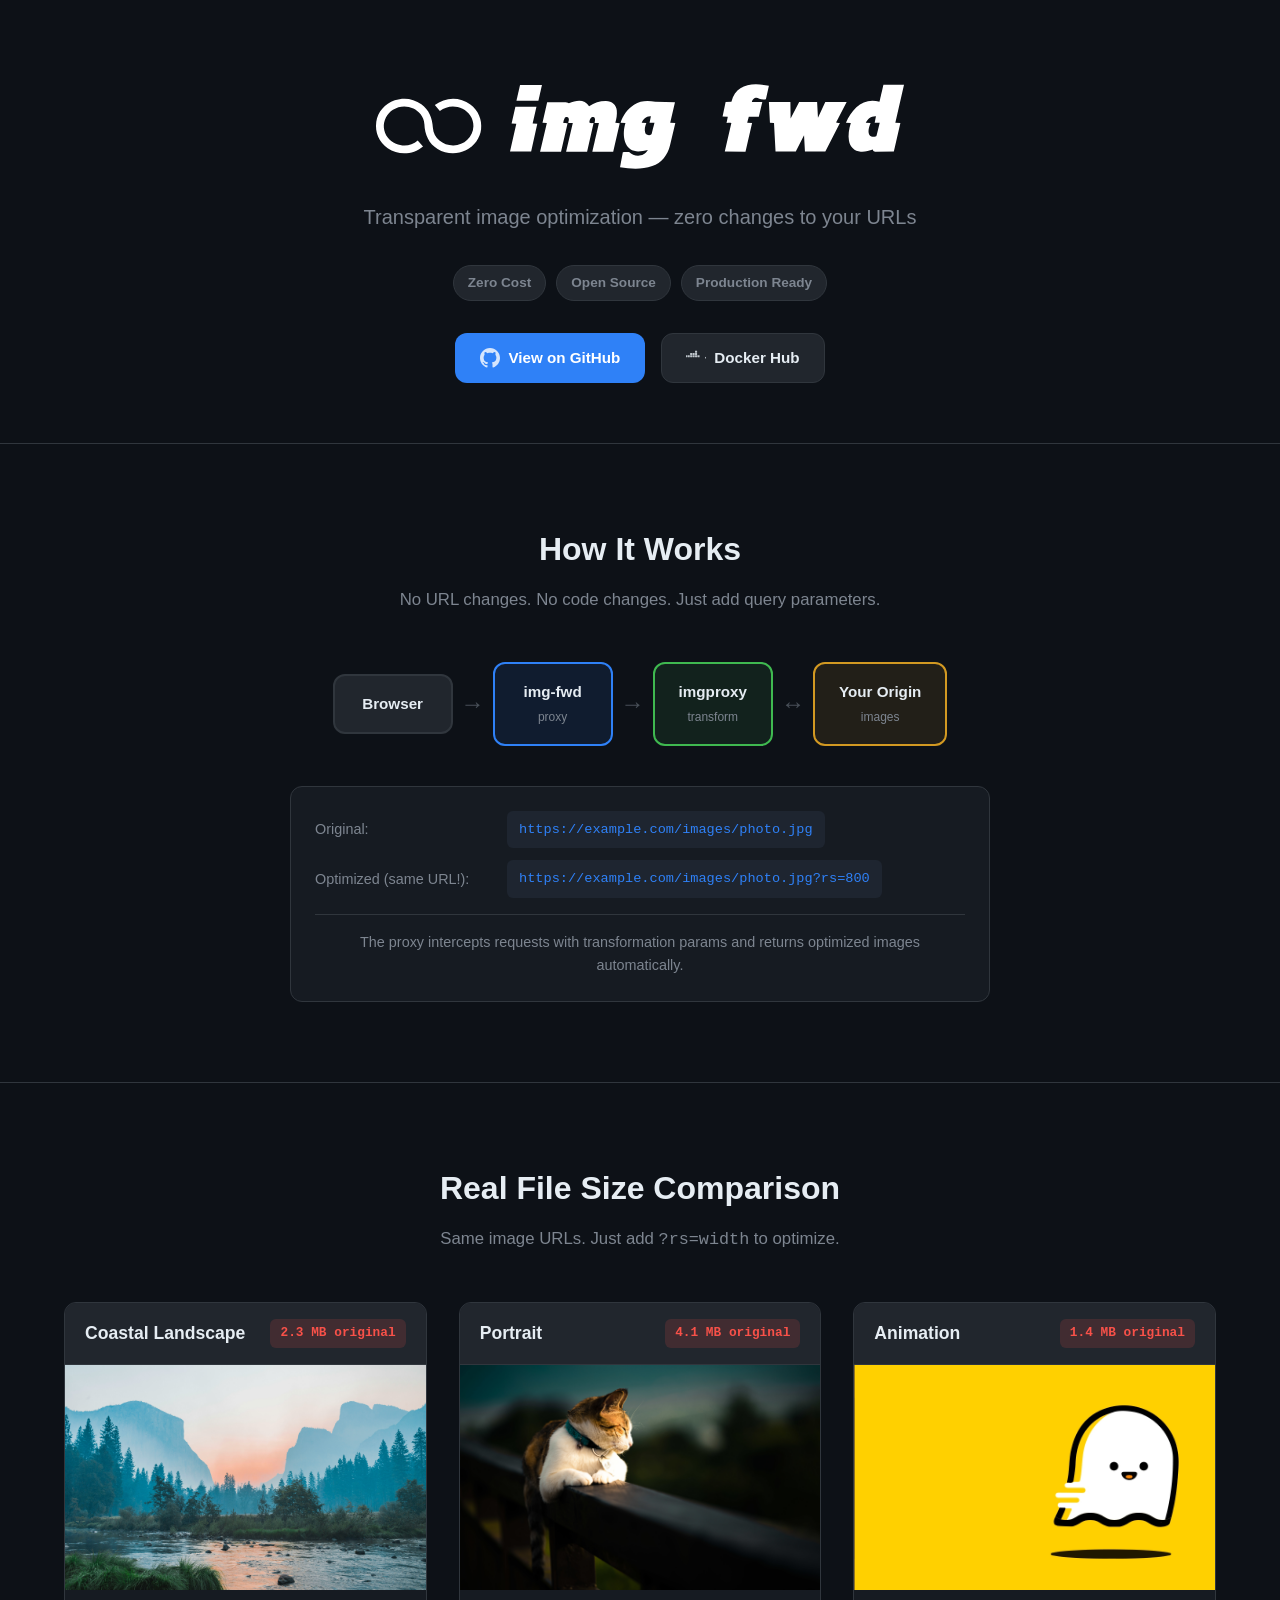
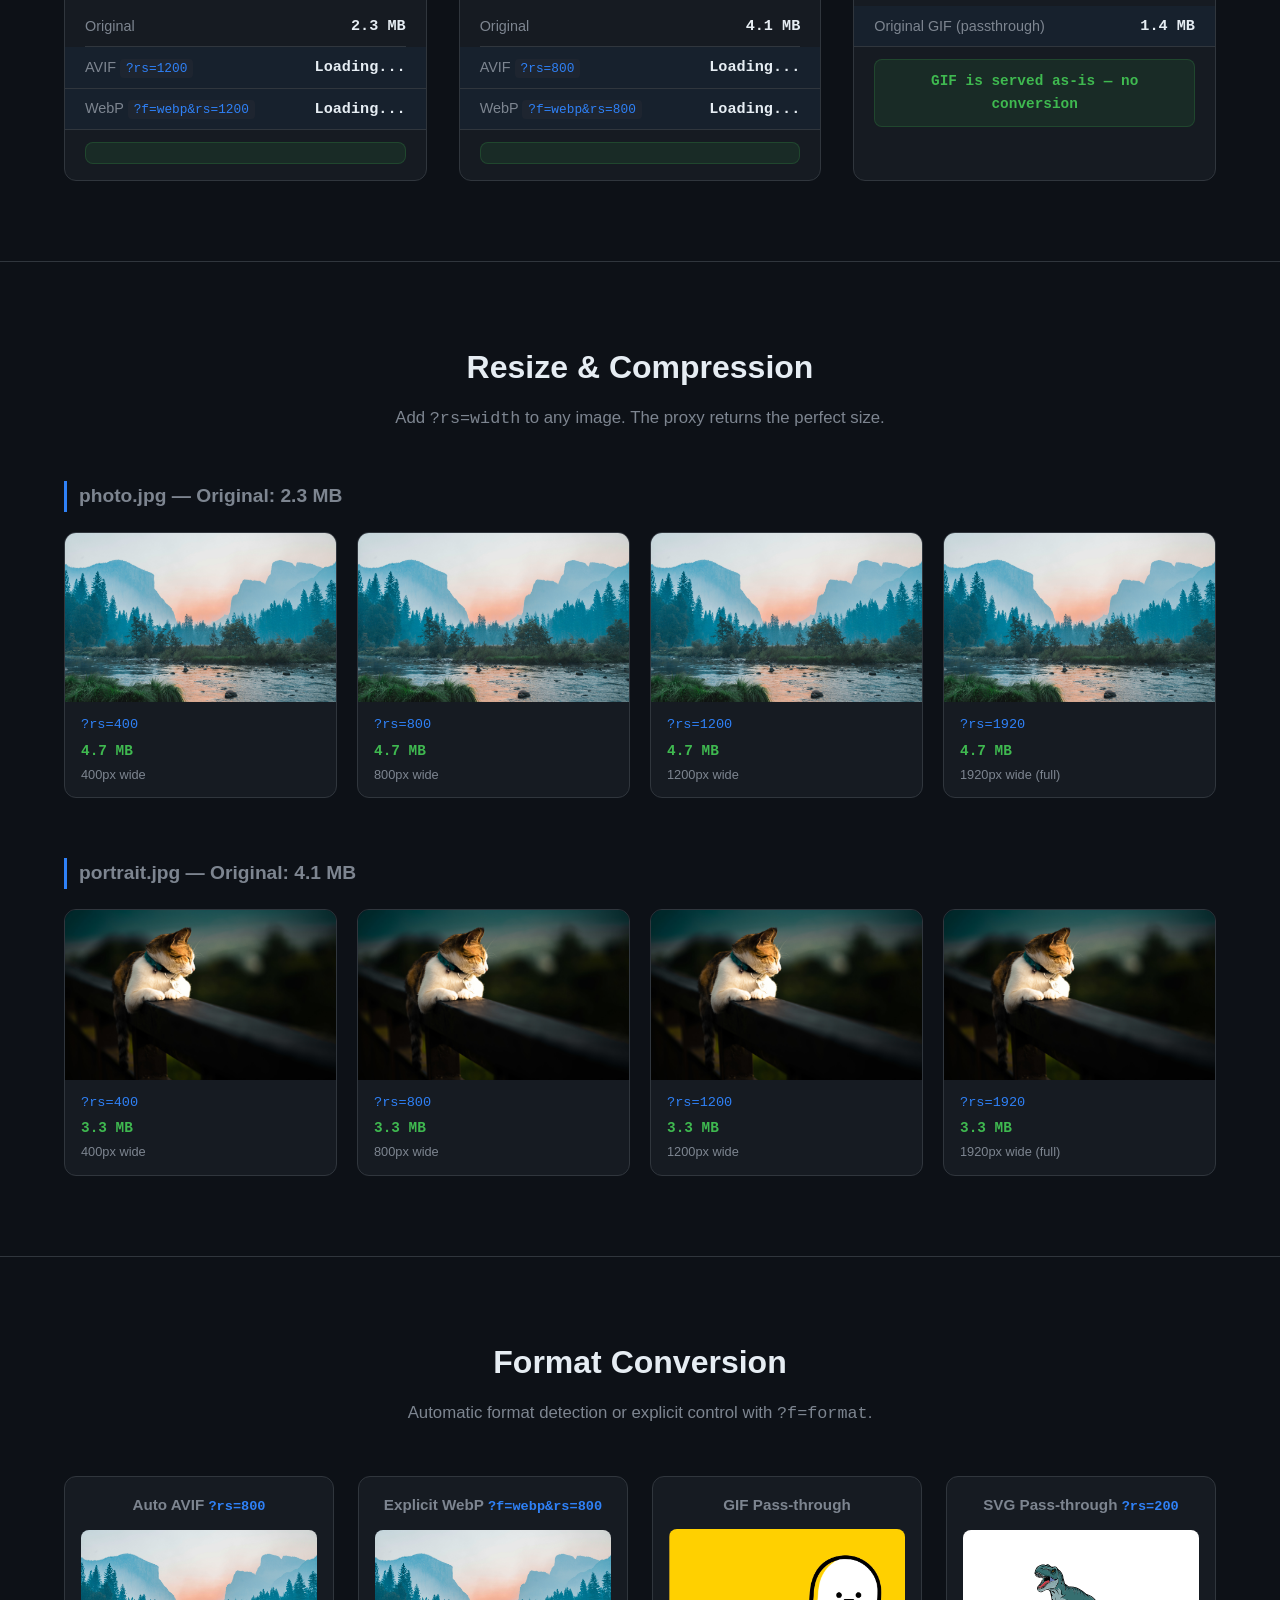
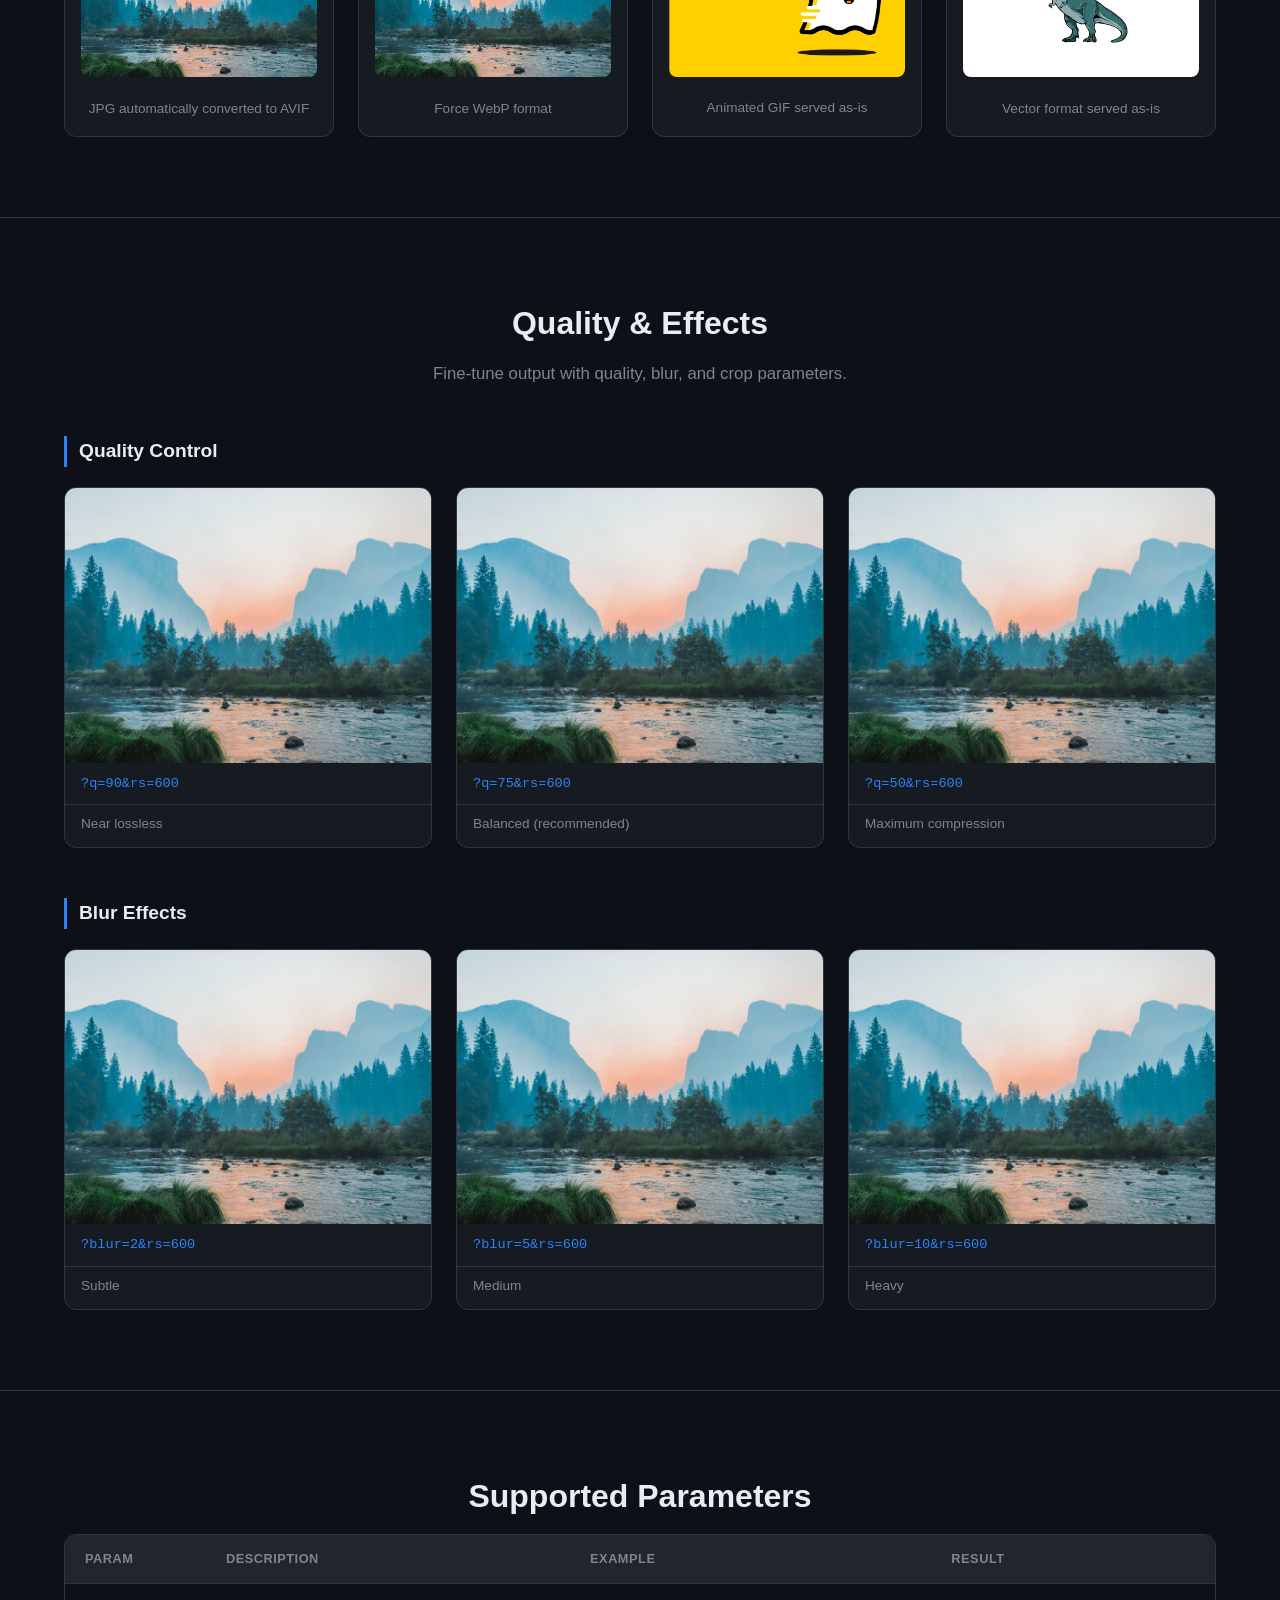
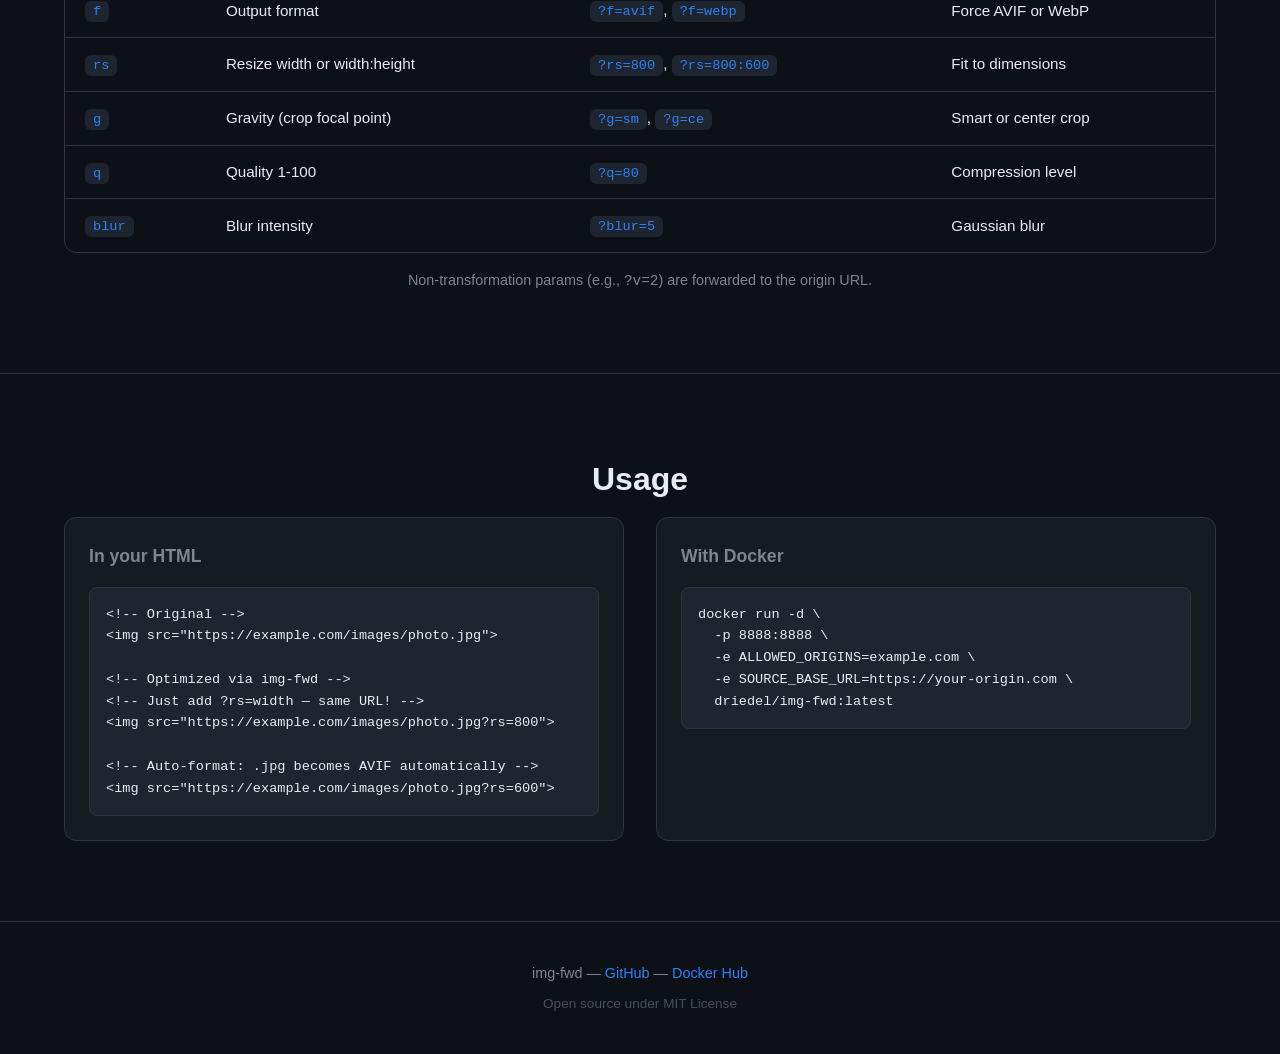
==== commit 5aabd877: "fix: serve animated GIF as passthrough instead of converting to WebP imgproxy does not support anima" ====
--- a/demo/app/index.html
+++ b/demo/app/index.html
@@ -9,7 +9,7 @@
 <body>
   <header class="hero">
     <div class="container">
-      <img src="images/logo.svg" alt="img-fwd logo" class="logo">
+      <img src="images/logo-dark.svg" alt="img-fwd logo" class="logo">
       <p class="tagline">Transparent image optimization — zero changes to your URLs</p>
       <div class="badges">
         <span class="badge">Zero Cost</span>
@@ -137,15 +137,11 @@
               <img src="images/animated.gif" alt="Original animation" loading="lazy">
             </div>
             <div class="file-sizes">
-              <div class="file-size-row">
-                <span class="file-label">Original GIF</span>
+              <div class="file-size-row highlight">
+                <span class="file-label">Original GIF (passthrough)</span>
                 <span class="file-value" id="size-gif-orig">1.4 MB</span>
               </div>
-              <div class="file-size-row highlight">
-                <span class="file-label">WebP <code>?rs=600</code></span>
-                <span class="file-value" id="size-gif-webp">Loading...</span>
-              </div>
-              <div class="file-savings" id="savings-gif"></div>
+              <div class="file-savings" id="savings-gif">GIF is served as-is — no conversion</div>
             </div>
           </div>
         </div>
@@ -254,9 +250,9 @@
             <span class="format-note">Force WebP format</span>
           </div>
           <div class="format-item">
-            <h4>GIF → WebP <code>?rs=400</code></h4>
-            <img src="images/animated.gif?rs=400" alt="GIF to WebP" loading="lazy">
-            <span class="format-note">Animated GIF converted to animated WebP</span>
+            <h4>GIF Pass-through</h4>
+            <img src="images/animated.gif" alt="GIF passthrough" loading="lazy">
+            <span class="format-note">Animated GIF served as-is</span>
           </div>
           <div class="format-item">
             <h4>SVG Pass-through <code>?rs=200</code></h4>
--- a/demo/app/css/styles.css
+++ b/demo/app/css/styles.css
@@ -52,8 +52,8 @@
 }
 
 .logo {
-  width: 120px;
-  height: 120px;
+  max-width: 550px;
+  width: 80%;
   margin-bottom: 20px;
 }
 
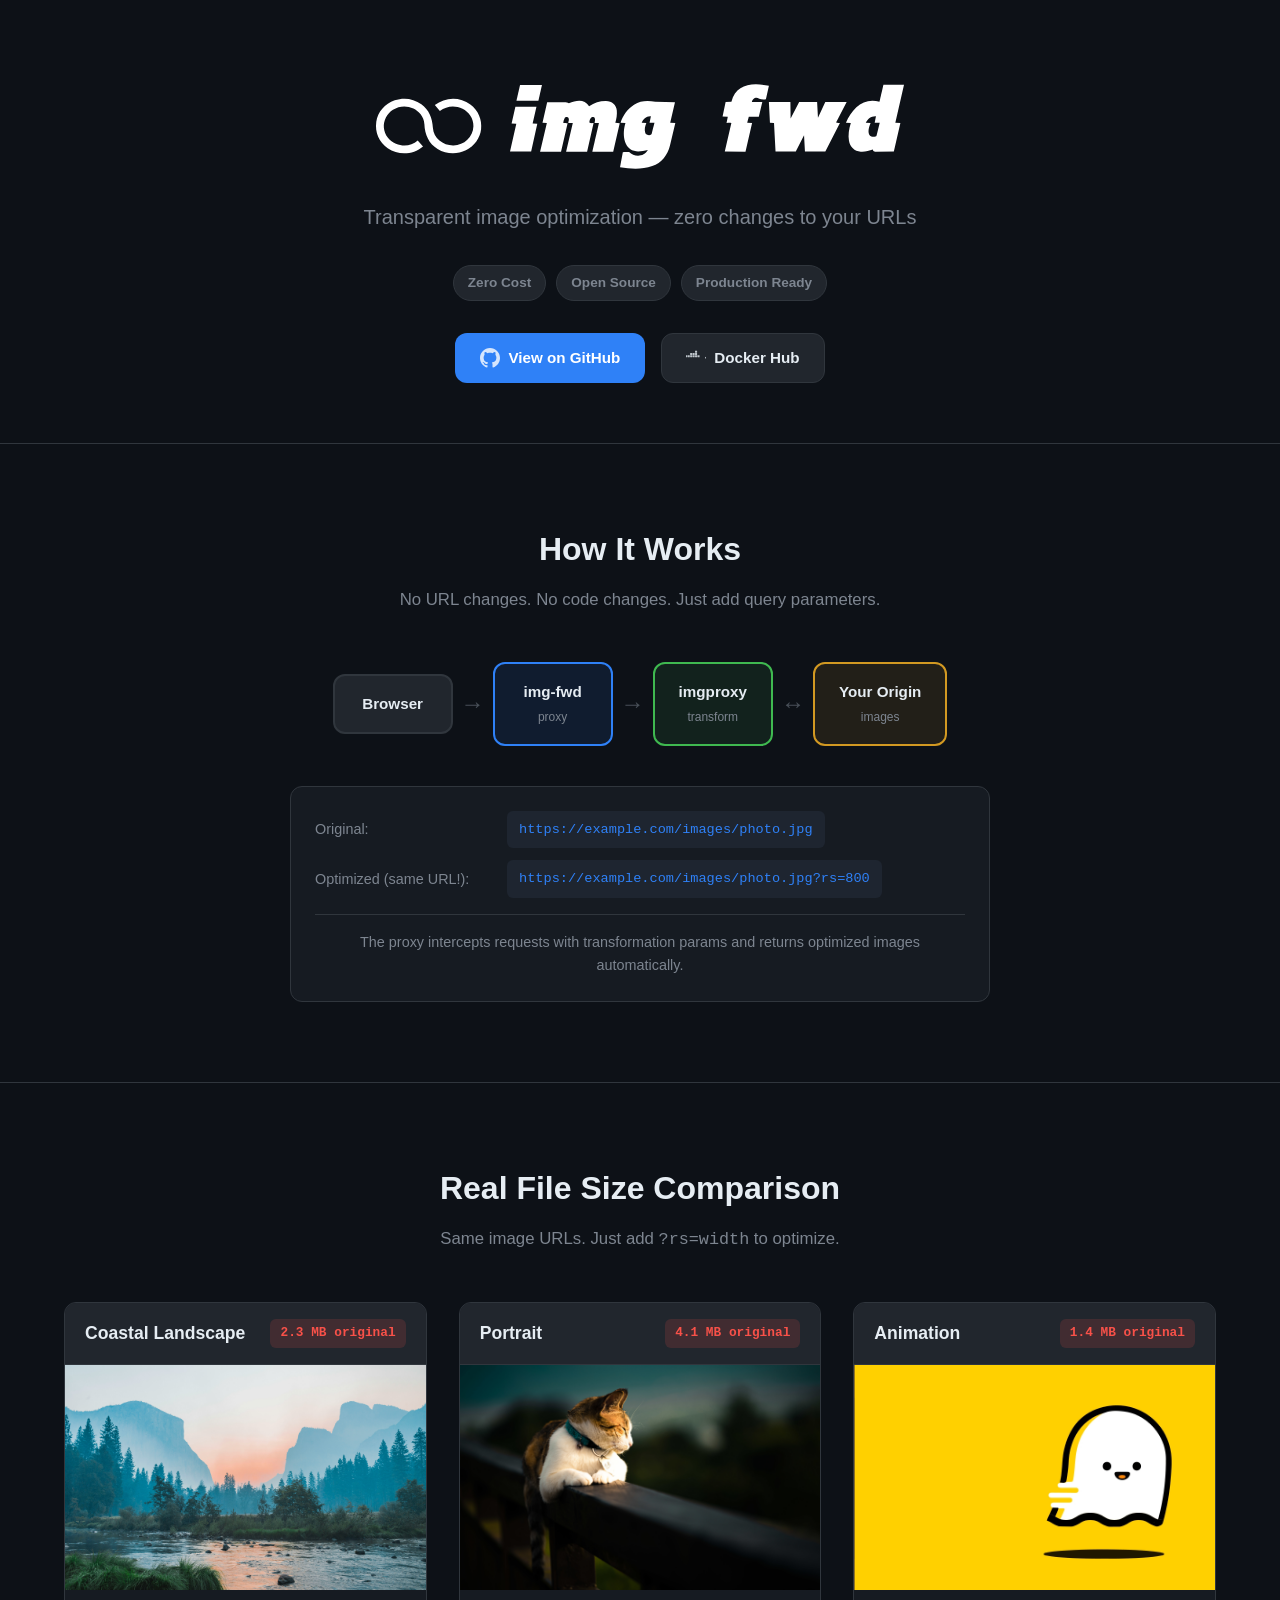
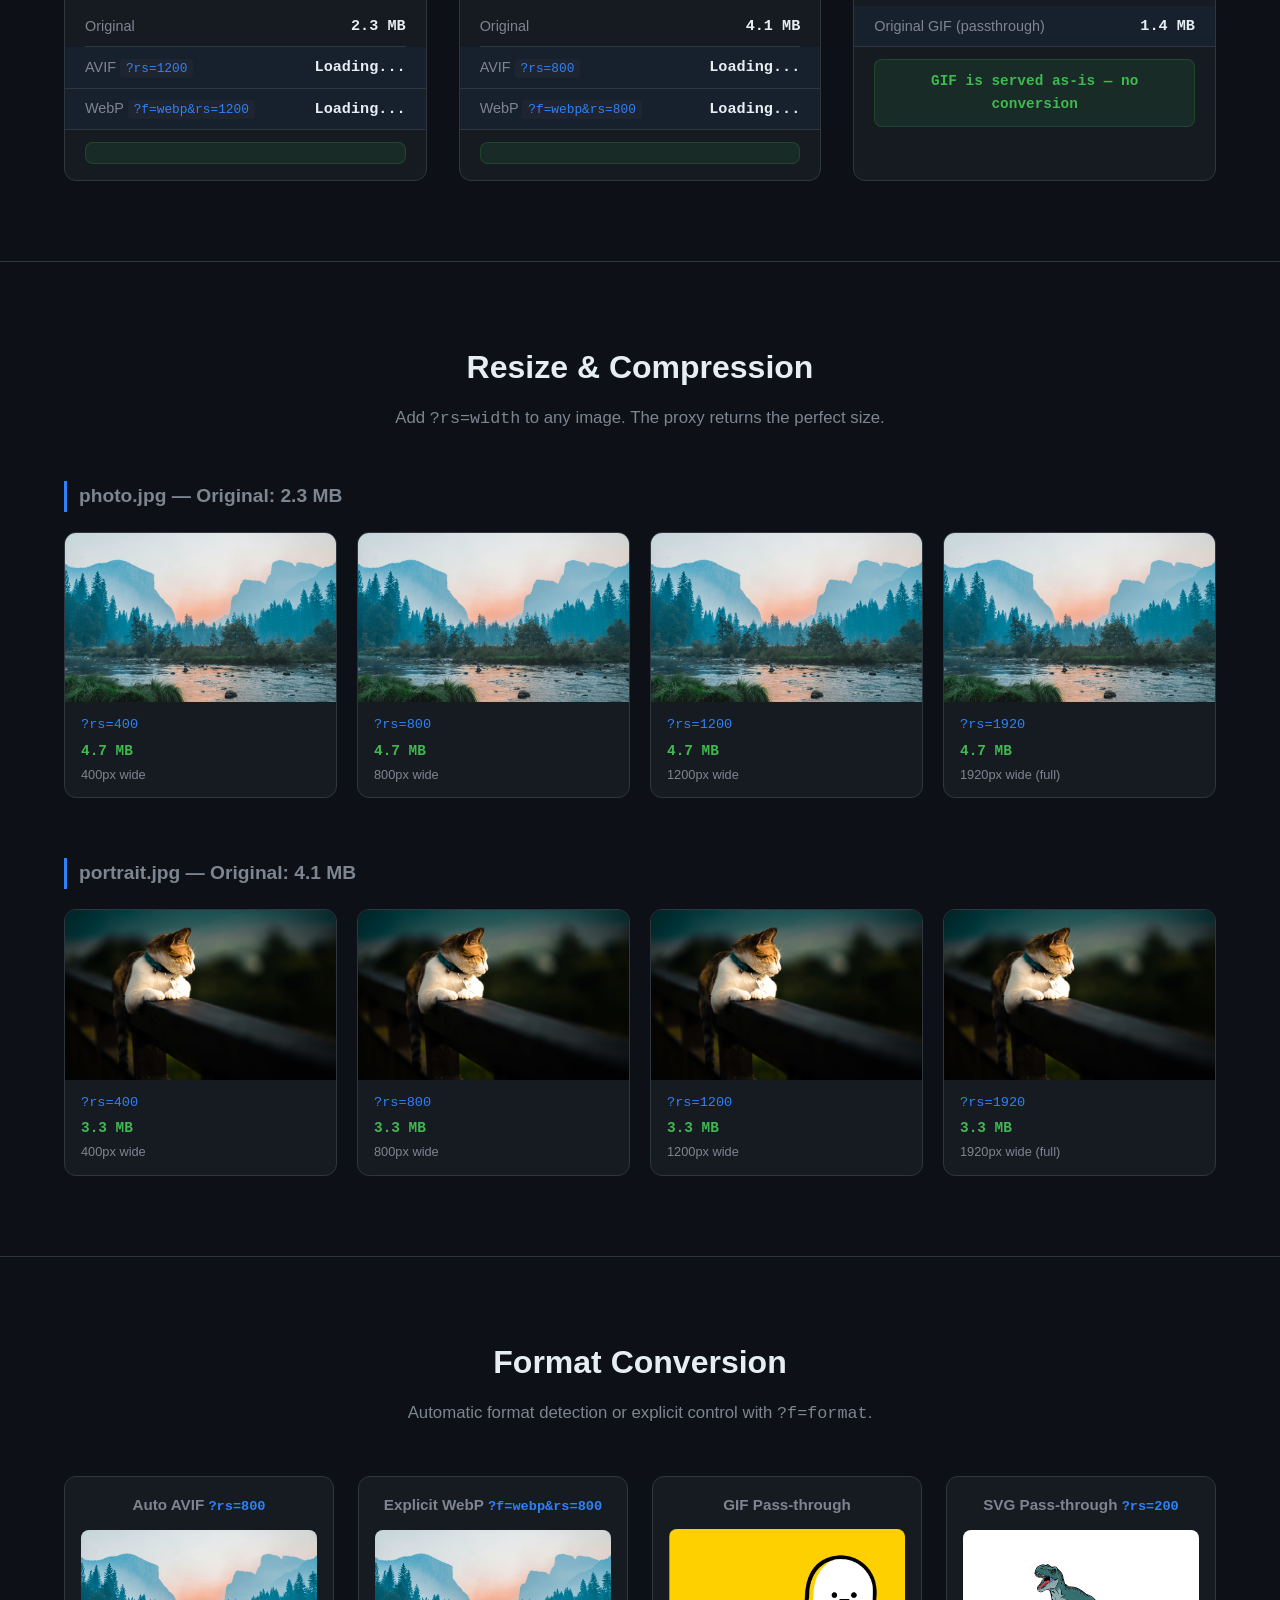
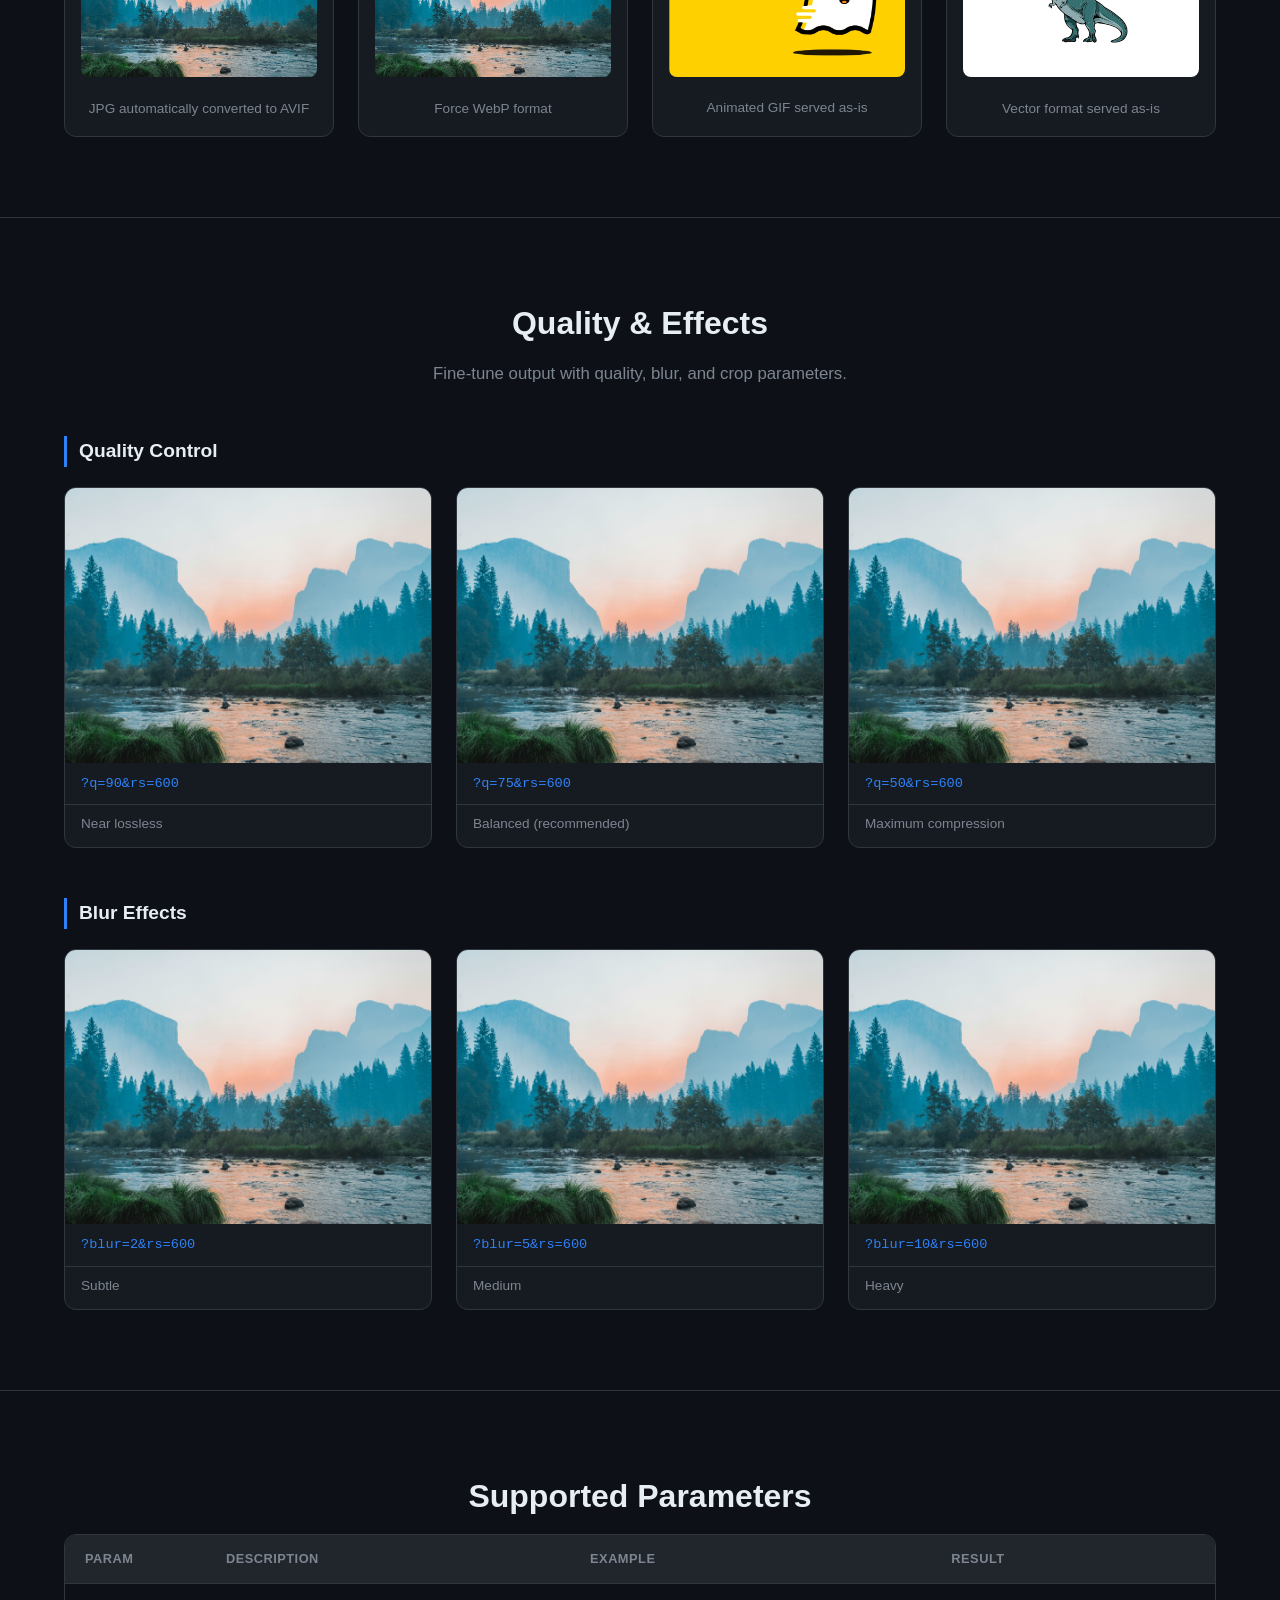
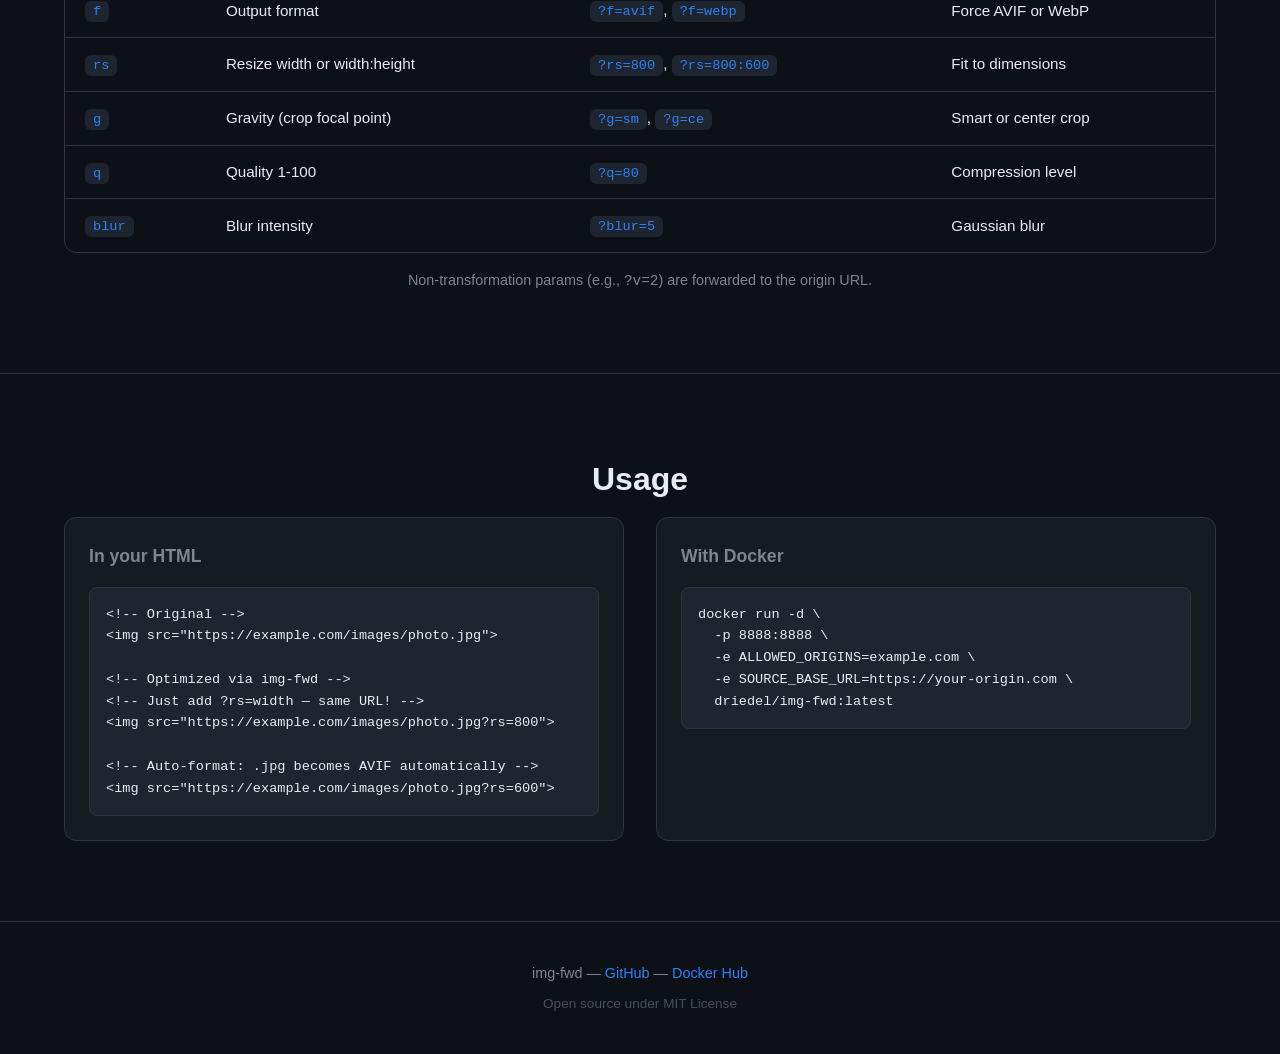
==== commit 24b4cc4b: "demo: add favicon with light/dark mode support" ====
--- a/demo/app/index.html
+++ b/demo/app/index.html
@@ -3,7 +3,9 @@
 <head>
   <meta charset="UTF-8">
   <meta name="viewport" content="width=device-width, initial-scale=1.0">
-  <title>img-fwd — Transparent Image Optimization</title>
+  <title>IMG FWD — Transparent Image Optimization</title>
+  <link rel="icon" href="images/icon-light.svg" media="(prefers-color-scheme: light)"/>
+	<link rel="icon" href="images/icon-dark.svg" media="(prefers-color-scheme: dark)"/>
   <link rel="stylesheet" href="css/styles.css">
 </head>
 <body>
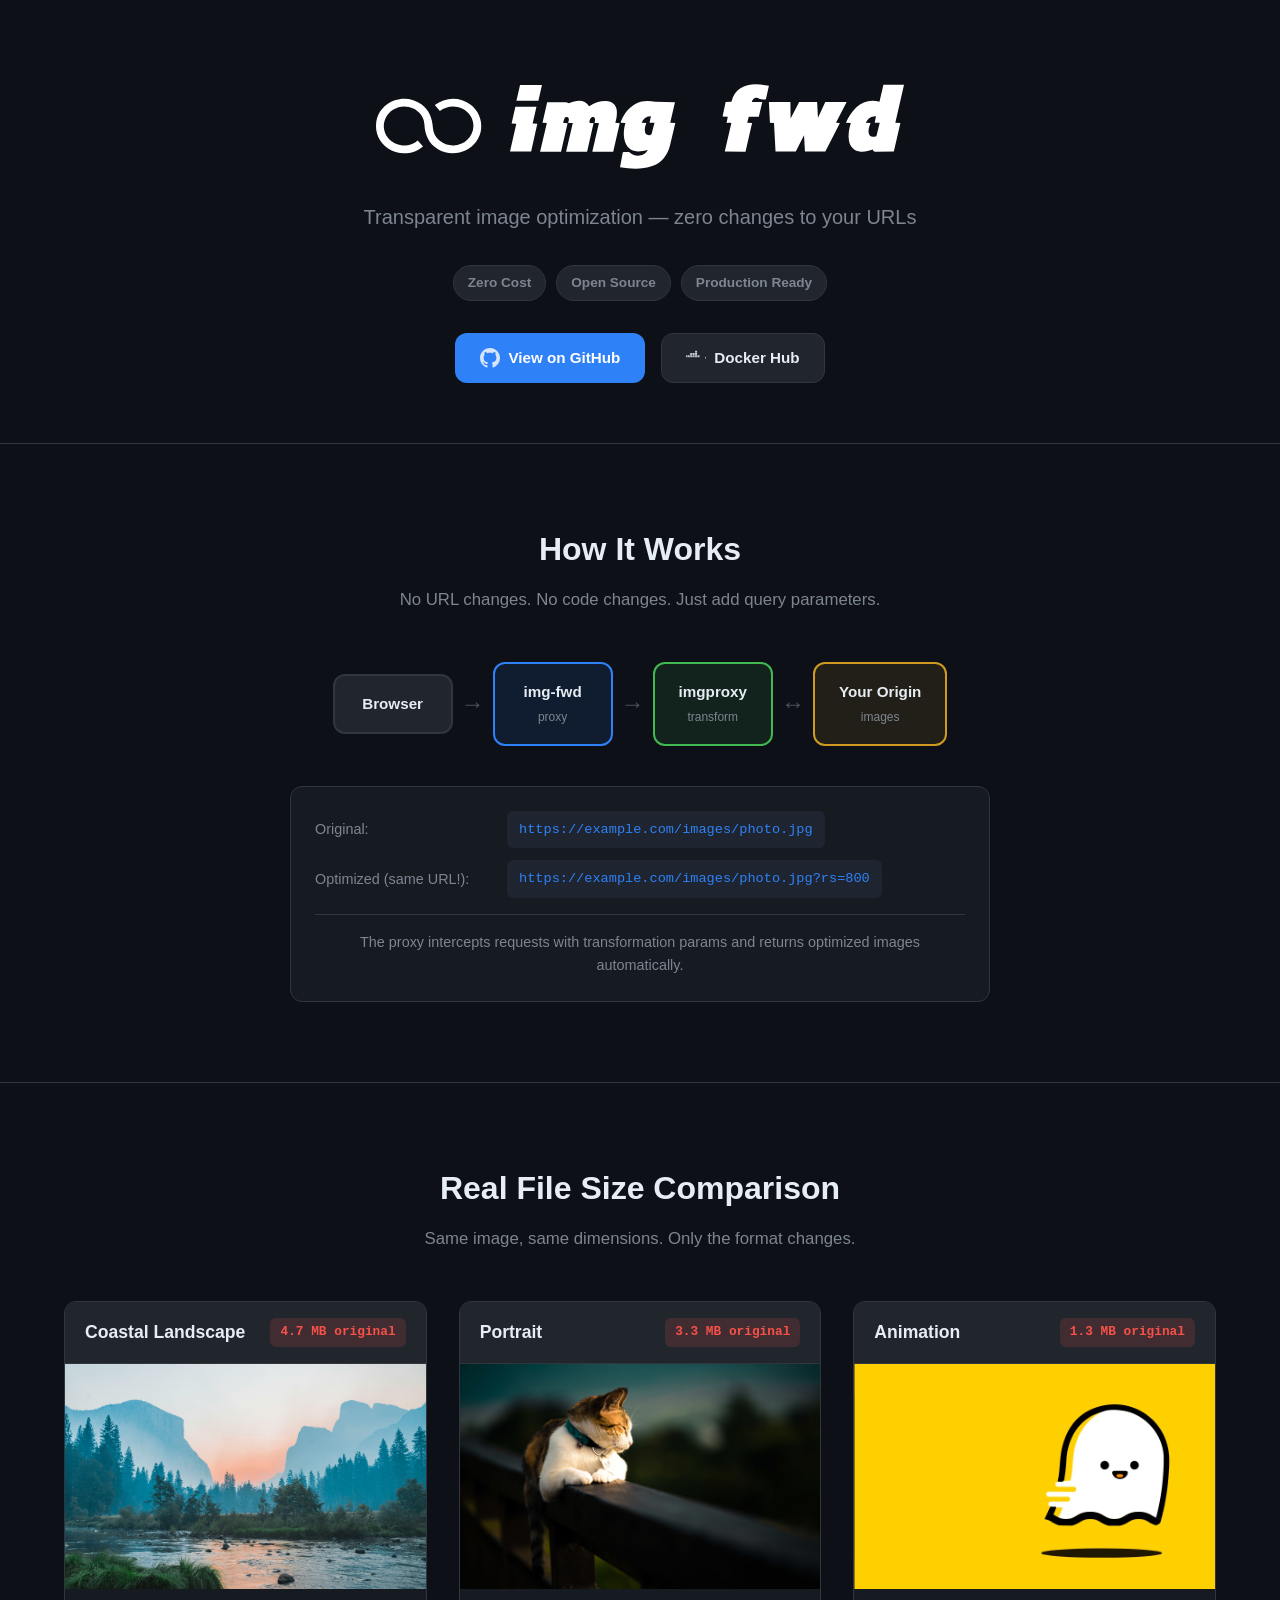
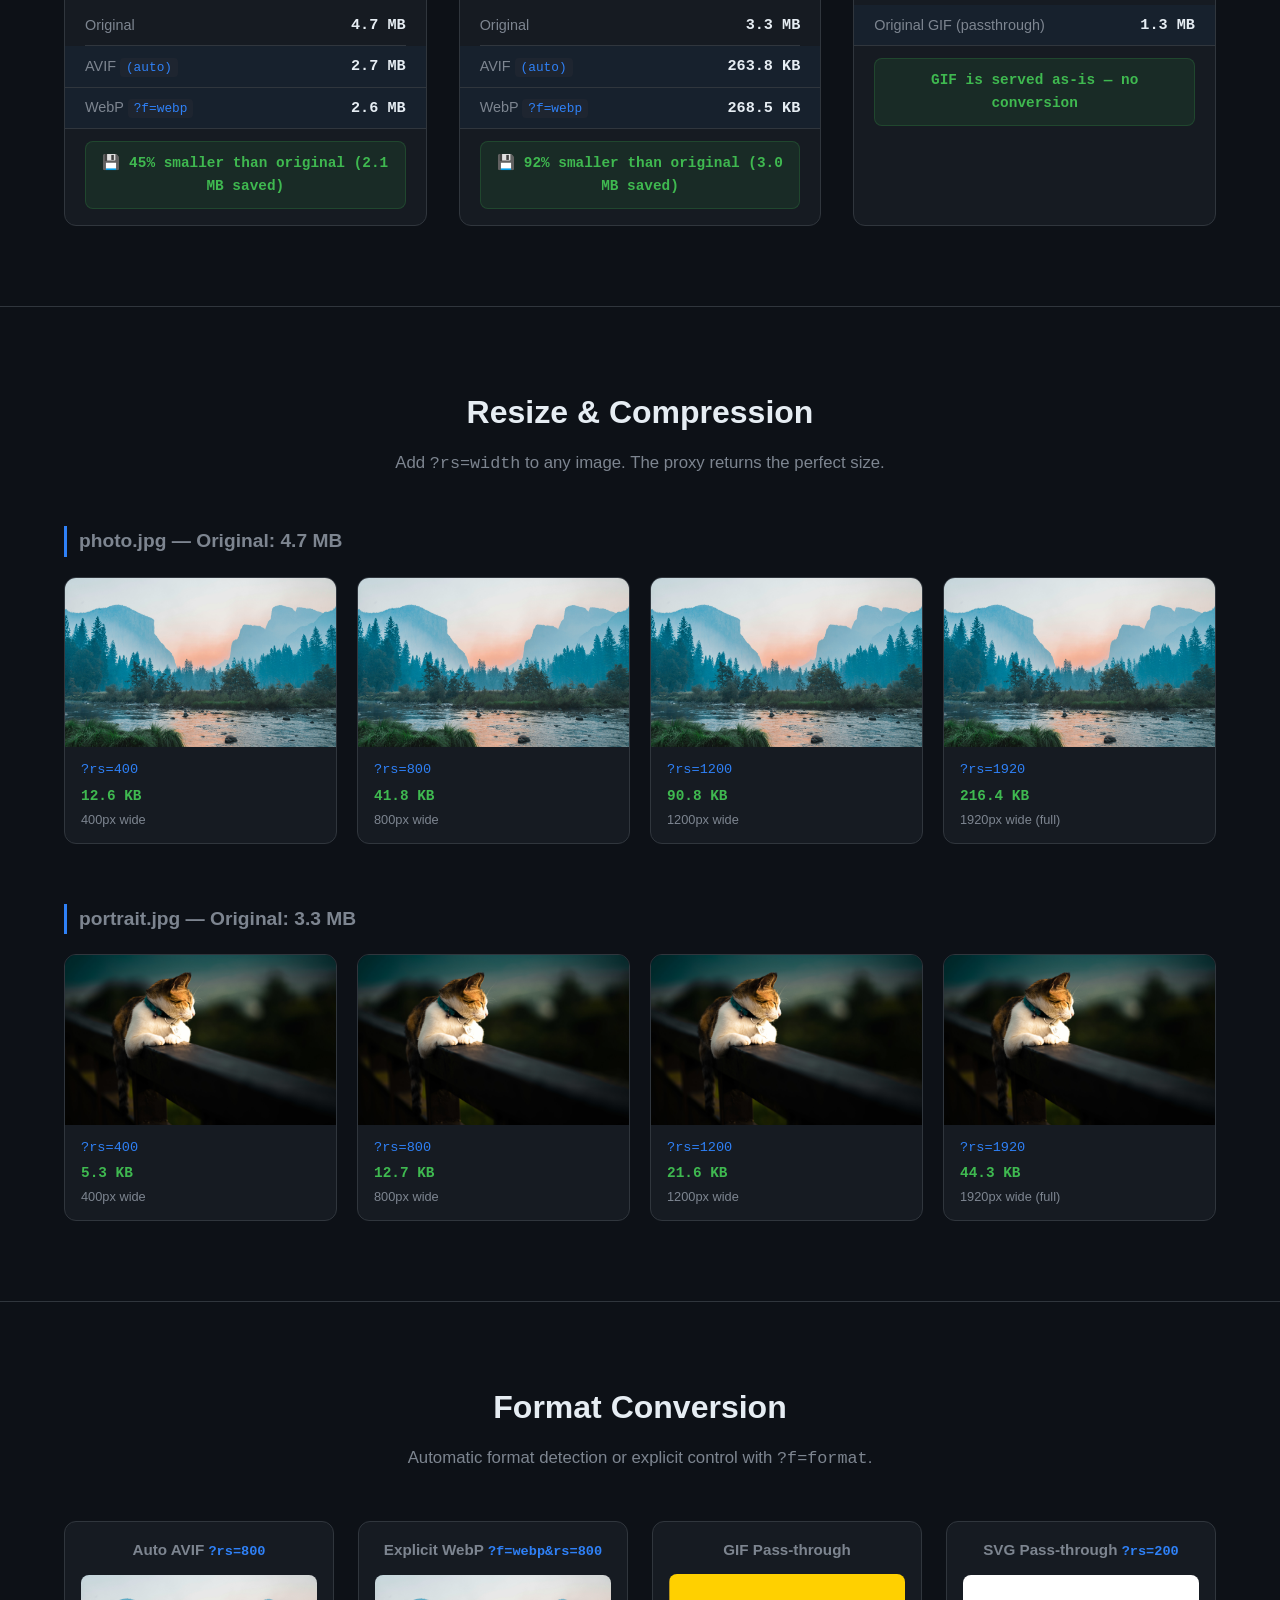
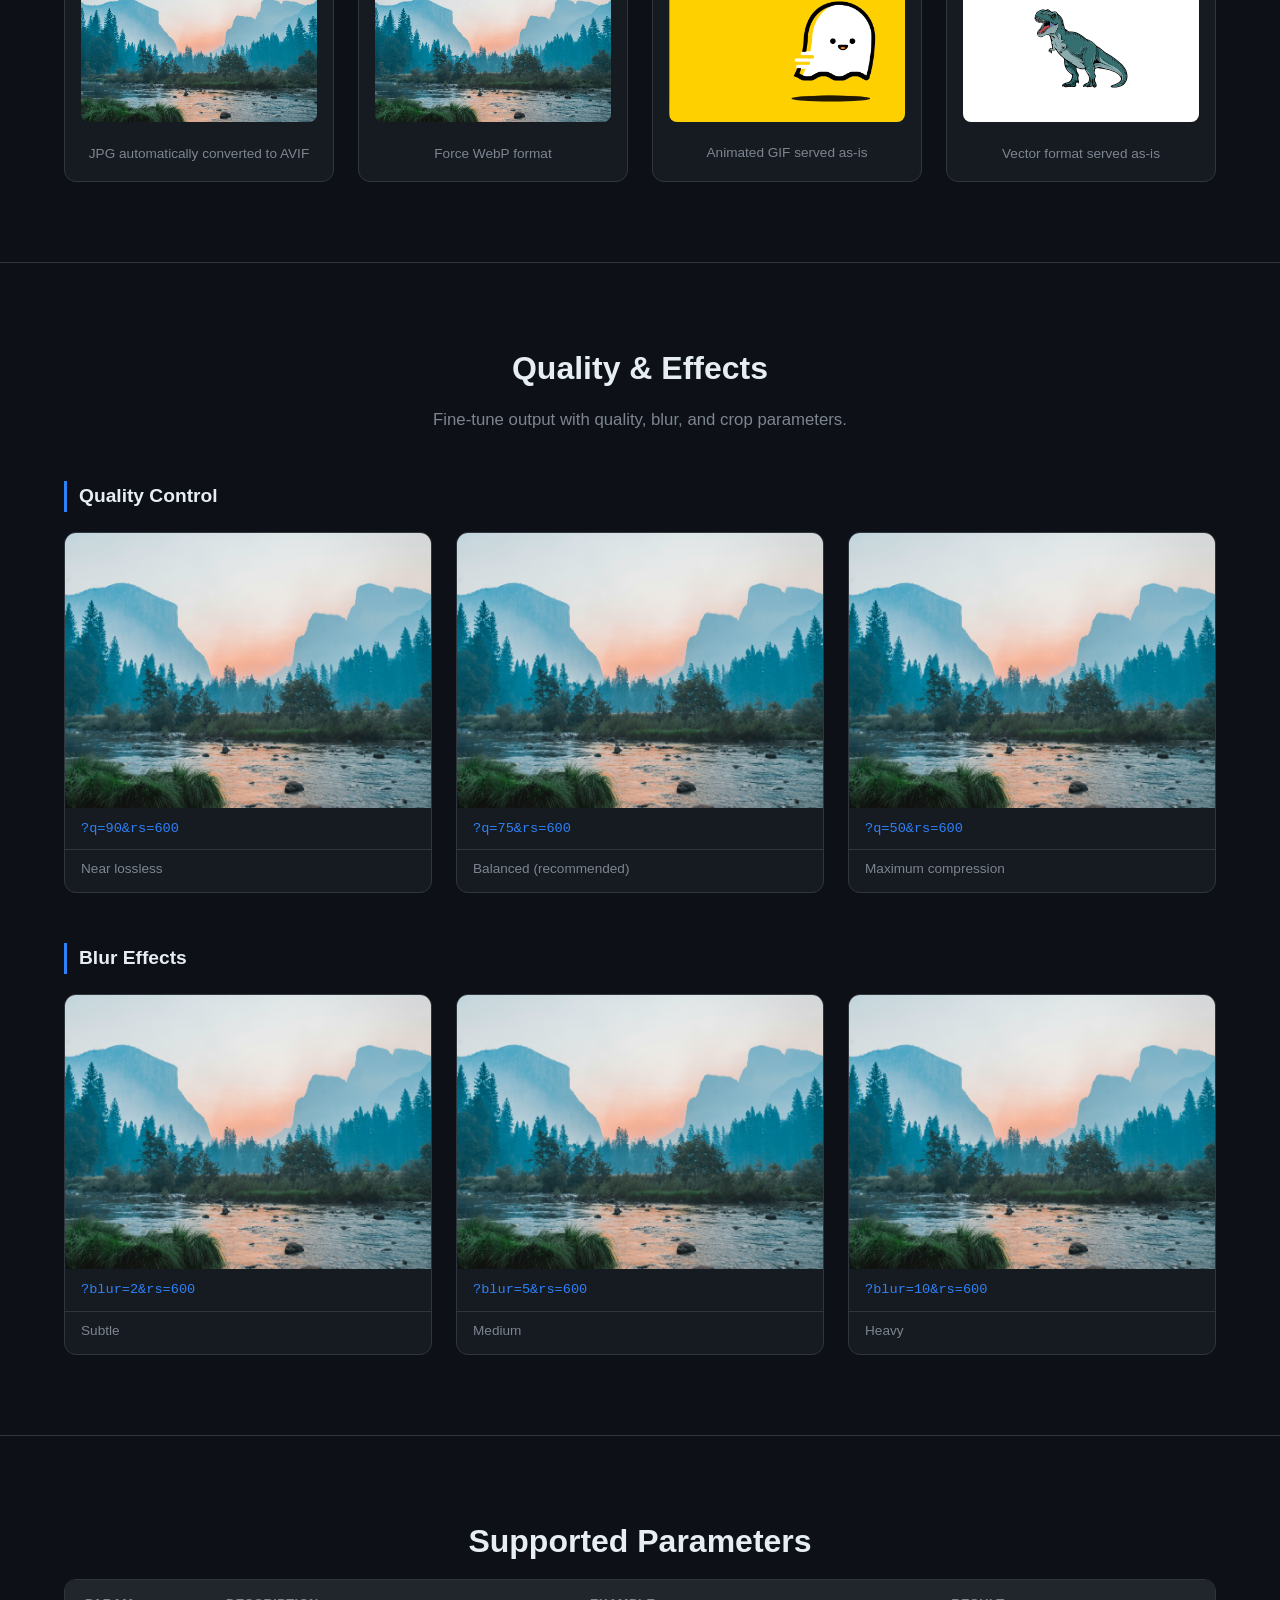
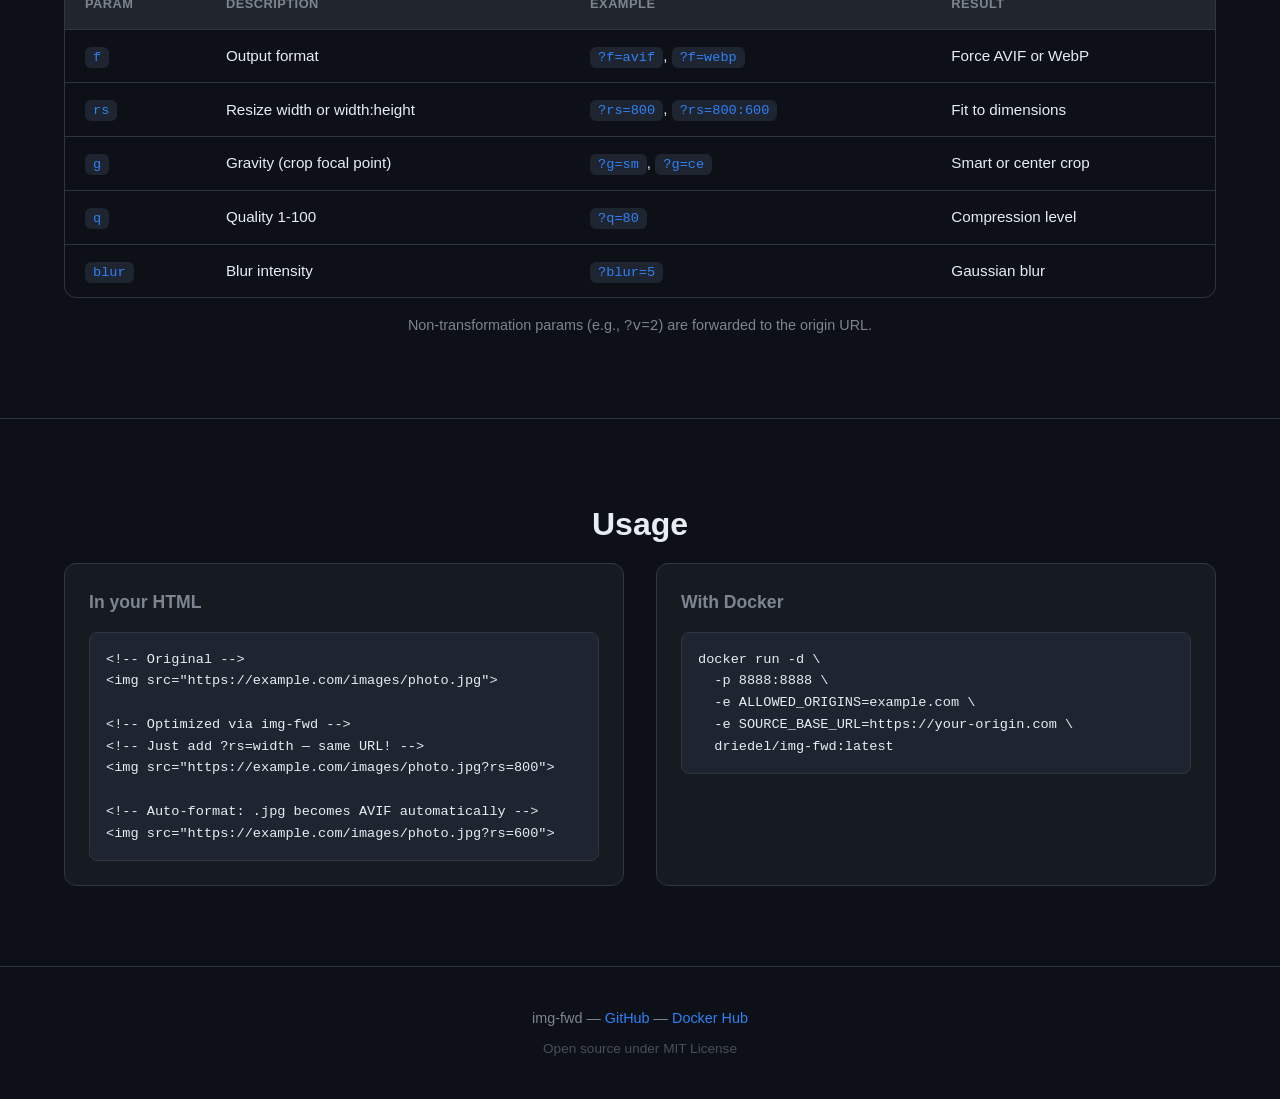
==== commit 3795e176: "demo: replace runtime size measurement with static values The demo was making live HEAD/GET requests" ====
--- a/demo/app/index.html
+++ b/demo/app/index.html
@@ -74,14 +74,14 @@
     <section class="section file-comparison" id="file-comparison">
       <div class="container">
         <h2>Real File Size Comparison</h2>
-        <p class="section-desc">Same image URLs. Just add <code>?rs=width</code> to optimize.</p>
+        <p class="section-desc">Same image, same dimensions. Only the format changes.</p>
         
         <div class="file-comparison-grid">
           <!-- Photo -->
           <div class="file-card">
             <div class="file-card-header">
               <h3>Coastal Landscape</h3>
-              <span class="file-tag">2.3 MB original</span>
+              <span class="file-tag">4.7 MB original</span>
             </div>
             <div class="file-preview">
               <img src="images/photo.jpg" alt="Original photo" loading="lazy">
@@ -89,17 +89,17 @@
             <div class="file-sizes">
               <div class="file-size-row">
                 <span class="file-label">Original</span>
-                <span class="file-value" id="size-photo-orig">2.3 MB</span>
+                <span class="file-value">4.7 MB</span>
               </div>
               <div class="file-size-row highlight">
-                <span class="file-label">AVIF <code>?rs=1200</code></span>
-                <span class="file-value" id="size-photo-avif">Loading...</span>
+                <span class="file-label">AVIF <code>(auto)</code></span>
+                <span class="file-value">2.7 MB</span>
               </div>
               <div class="file-size-row highlight">
-                <span class="file-label">WebP <code>?f=webp&rs=1200</code></span>
-                <span class="file-value" id="size-photo-webp">Loading...</span>
-              </div>
-              <div class="file-savings" id="savings-photo"></div>
+                <span class="file-label">WebP <code>?f=webp</code></span>
+                <span class="file-value">2.6 MB</span>
+              </div>
+              <div class="file-savings">💾 45% smaller than original (2.1 MB saved)</div>
             </div>
           </div>
 
@@ -107,7 +107,7 @@
           <div class="file-card">
             <div class="file-card-header">
               <h3>Portrait</h3>
-              <span class="file-tag">4.1 MB original</span>
+              <span class="file-tag">3.3 MB original</span>
             </div>
             <div class="file-preview">
               <img src="images/portrait.jpg" alt="Original portrait" loading="lazy">
@@ -115,17 +115,17 @@
             <div class="file-sizes">
               <div class="file-size-row">
                 <span class="file-label">Original</span>
-                <span class="file-value" id="size-portrait-orig">4.1 MB</span>
+                <span class="file-value">3.3 MB</span>
               </div>
               <div class="file-size-row highlight">
-                <span class="file-label">AVIF <code>?rs=800</code></span>
-                <span class="file-value" id="size-portrait-avif">Loading...</span>
+                <span class="file-label">AVIF <code>(auto)</code></span>
+                <span class="file-value">263.8 KB</span>
               </div>
               <div class="file-size-row highlight">
-                <span class="file-label">WebP <code>?f=webp&rs=800</code></span>
-                <span class="file-value" id="size-portrait-webp">Loading...</span>
-              </div>
-              <div class="file-savings" id="savings-portrait"></div>
+                <span class="file-label">WebP <code>?f=webp</code></span>
+                <span class="file-value">268.5 KB</span>
+              </div>
+              <div class="file-savings">💾 92% smaller than original (3.0 MB saved)</div>
             </div>
           </div>
 
@@ -133,7 +133,7 @@
           <div class="file-card">
             <div class="file-card-header">
               <h3>Animation</h3>
-              <span class="file-tag">1.4 MB original</span>
+              <span class="file-tag">1.3 MB original</span>
             </div>
             <div class="file-preview">
               <img src="images/animated.gif" alt="Original animation" loading="lazy">
@@ -141,7 +141,7 @@
             <div class="file-sizes">
               <div class="file-size-row highlight">
                 <span class="file-label">Original GIF (passthrough)</span>
-                <span class="file-value" id="size-gif-orig">1.4 MB</span>
+                <span class="file-value">1.3 MB</span>
               </div>
               <div class="file-savings" id="savings-gif">GIF is served as-is — no conversion</div>
             </div>
@@ -157,37 +157,37 @@
         <p class="section-desc">Add <code>?rs=width</code> to any image. The proxy returns the perfect size.</p>
 
         <div class="resize-category">
-          <h3>photo.jpg — Original: 2.3 MB</h3>
+          <h3>photo.jpg — Original: 4.7 MB</h3>
           <div class="resize-grid">
             <div class="resize-item">
-              <img src="images/photo.jpg?rs=400" alt="400px" loading="lazy" onload="measureSize(this)">
+              <img src="images/photo.jpg?rs=400" alt="400px" loading="lazy">
               <div class="resize-info">
                 <code>?rs=400</code>
-                <span class="resize-size" data-src="images/photo.jpg?rs=400">—</span>
+                <span class="resize-size">12.6 KB</span>
                 <span class="resize-dim">400px wide</span>
               </div>
             </div>
             <div class="resize-item">
-              <img src="images/photo.jpg?rs=800" alt="800px" loading="lazy" onload="measureSize(this)">
+              <img src="images/photo.jpg?rs=800" alt="800px" loading="lazy">
               <div class="resize-info">
                 <code>?rs=800</code>
-                <span class="resize-size" data-src="images/photo.jpg?rs=800">—</span>
+                <span class="resize-size">41.8 KB</span>
                 <span class="resize-dim">800px wide</span>
               </div>
             </div>
             <div class="resize-item">
-              <img src="images/photo.jpg?rs=1200" alt="1200px" loading="lazy" onload="measureSize(this)">
+              <img src="images/photo.jpg?rs=1200" alt="1200px" loading="lazy">
               <div class="resize-info">
                 <code>?rs=1200</code>
-                <span class="resize-size" data-src="images/photo.jpg?rs=1200">—</span>
+                <span class="resize-size">90.8 KB</span>
                 <span class="resize-dim">1200px wide</span>
               </div>
             </div>
             <div class="resize-item">
-              <img src="images/photo.jpg?rs=1920" alt="1920px" loading="lazy" onload="measureSize(this)">
+              <img src="images/photo.jpg?rs=1920" alt="1920px" loading="lazy">
               <div class="resize-info">
                 <code>?rs=1920</code>
-                <span class="resize-size" data-src="images/photo.jpg?rs=1920">—</span>
+                <span class="resize-size">216.4 KB</span>
                 <span class="resize-dim">1920px wide (full)</span>
               </div>
             </div>
@@ -195,37 +195,37 @@
         </div>
 
         <div class="resize-category">
-          <h3>portrait.jpg — Original: 4.1 MB</h3>
+          <h3>portrait.jpg — Original: 3.3 MB</h3>
           <div class="resize-grid">
             <div class="resize-item">
-              <img src="images/portrait.jpg?rs=400" alt="400px" loading="lazy" onload="measureSize(this)">
+              <img src="images/portrait.jpg?rs=400" alt="400px" loading="lazy">
               <div class="resize-info">
                 <code>?rs=400</code>
-                <span class="resize-size" data-src="images/portrait.jpg?rs=400">—</span>
+                <span class="resize-size">5.3 KB</span>
                 <span class="resize-dim">400px wide</span>
               </div>
             </div>
             <div class="resize-item">
-              <img src="images/portrait.jpg?rs=800" alt="800px" loading="lazy" onload="measureSize(this)">
+              <img src="images/portrait.jpg?rs=800" alt="800px" loading="lazy">
               <div class="resize-info">
                 <code>?rs=800</code>
-                <span class="resize-size" data-src="images/portrait.jpg?rs=800">—</span>
+                <span class="resize-size">12.7 KB</span>
                 <span class="resize-dim">800px wide</span>
               </div>
             </div>
             <div class="resize-item">
-              <img src="images/portrait.jpg?rs=1200" alt="1200px" loading="lazy" onload="measureSize(this)">
+              <img src="images/portrait.jpg?rs=1200" alt="1200px" loading="lazy">
               <div class="resize-info">
                 <code>?rs=1200</code>
-                <span class="resize-size" data-src="images/portrait.jpg?rs=1200">—</span>
+                <span class="resize-size">21.6 KB</span>
                 <span class="resize-dim">1200px wide</span>
               </div>
             </div>
             <div class="resize-item">
-              <img src="images/portrait.jpg?rs=1920" alt="1920px" loading="lazy" onload="measureSize(this)">
+              <img src="images/portrait.jpg?rs=1920" alt="1920px" loading="lazy">
               <div class="resize-info">
                 <code>?rs=1920</code>
-                <span class="resize-size" data-src="images/portrait.jpg?rs=1920">—</span>
+                <span class="resize-size">44.3 KB</span>
                 <span class="resize-dim">1920px wide (full)</span>
               </div>
             </div>
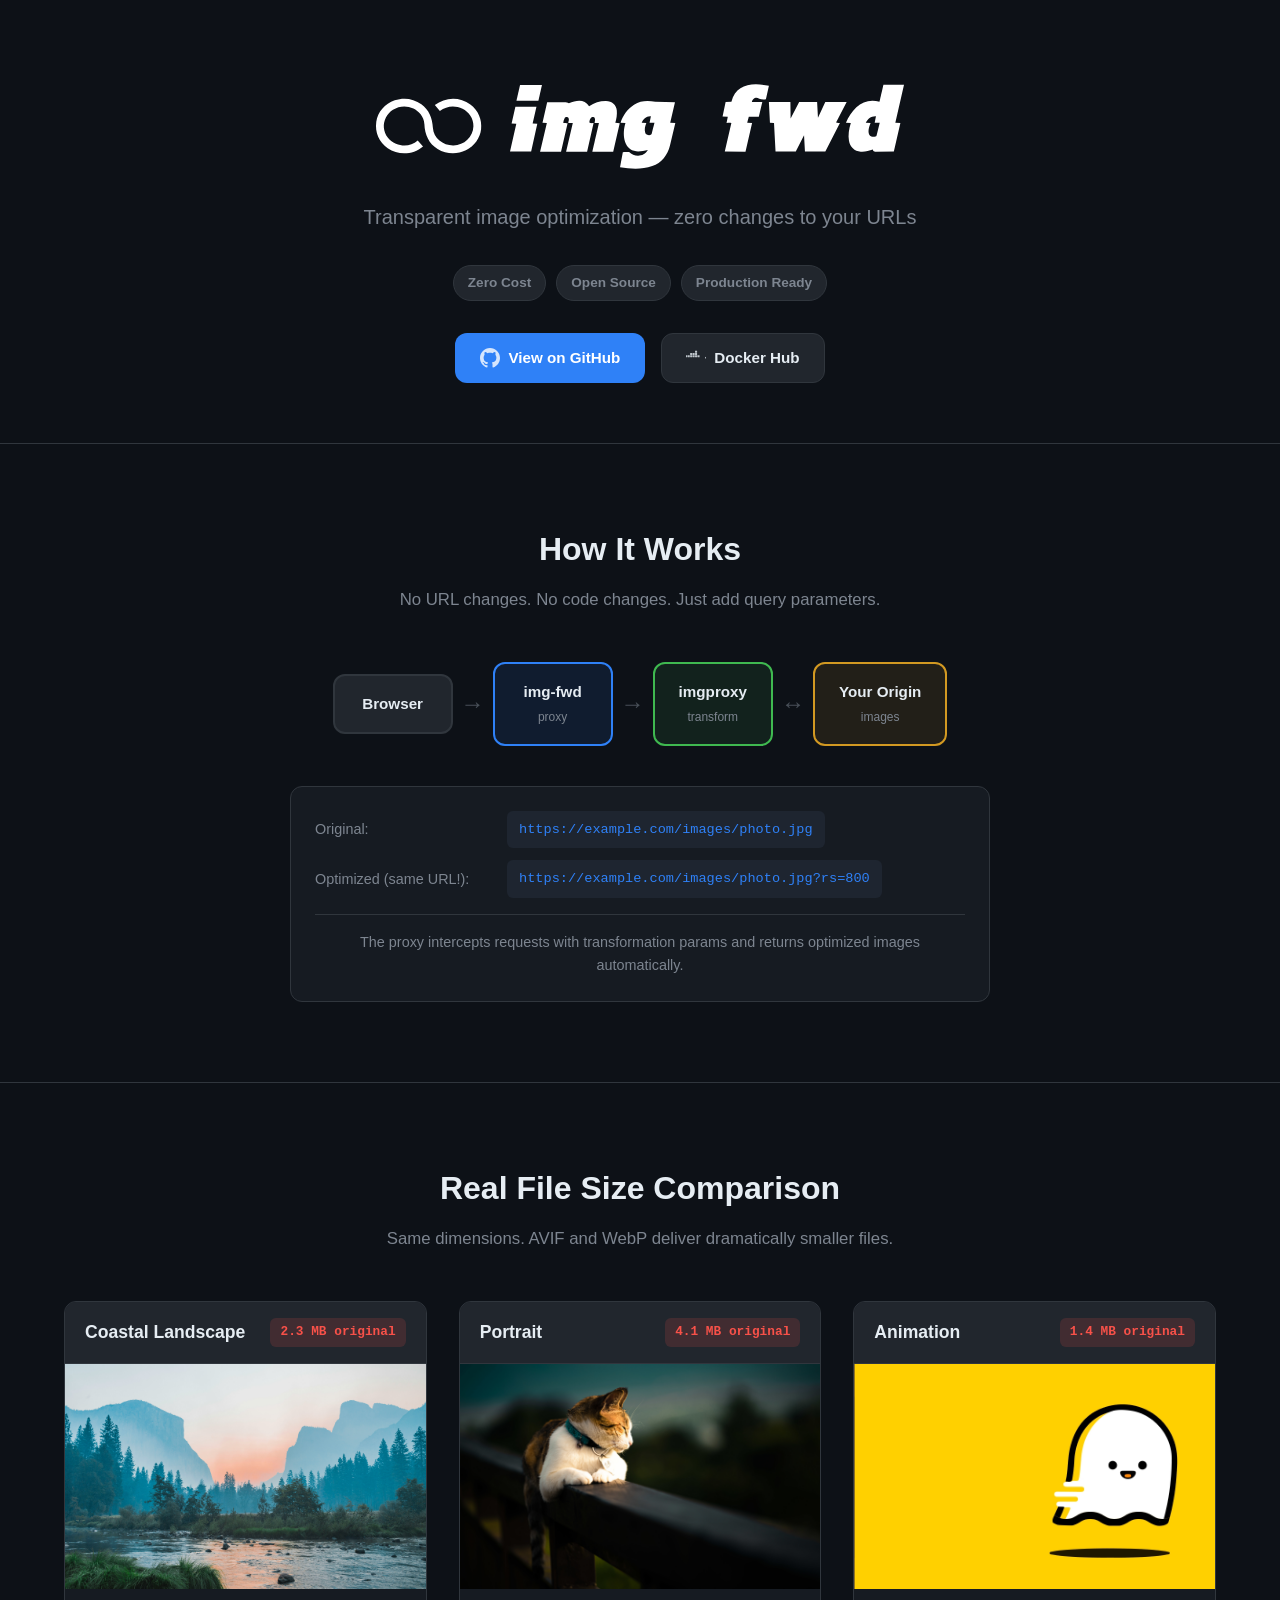
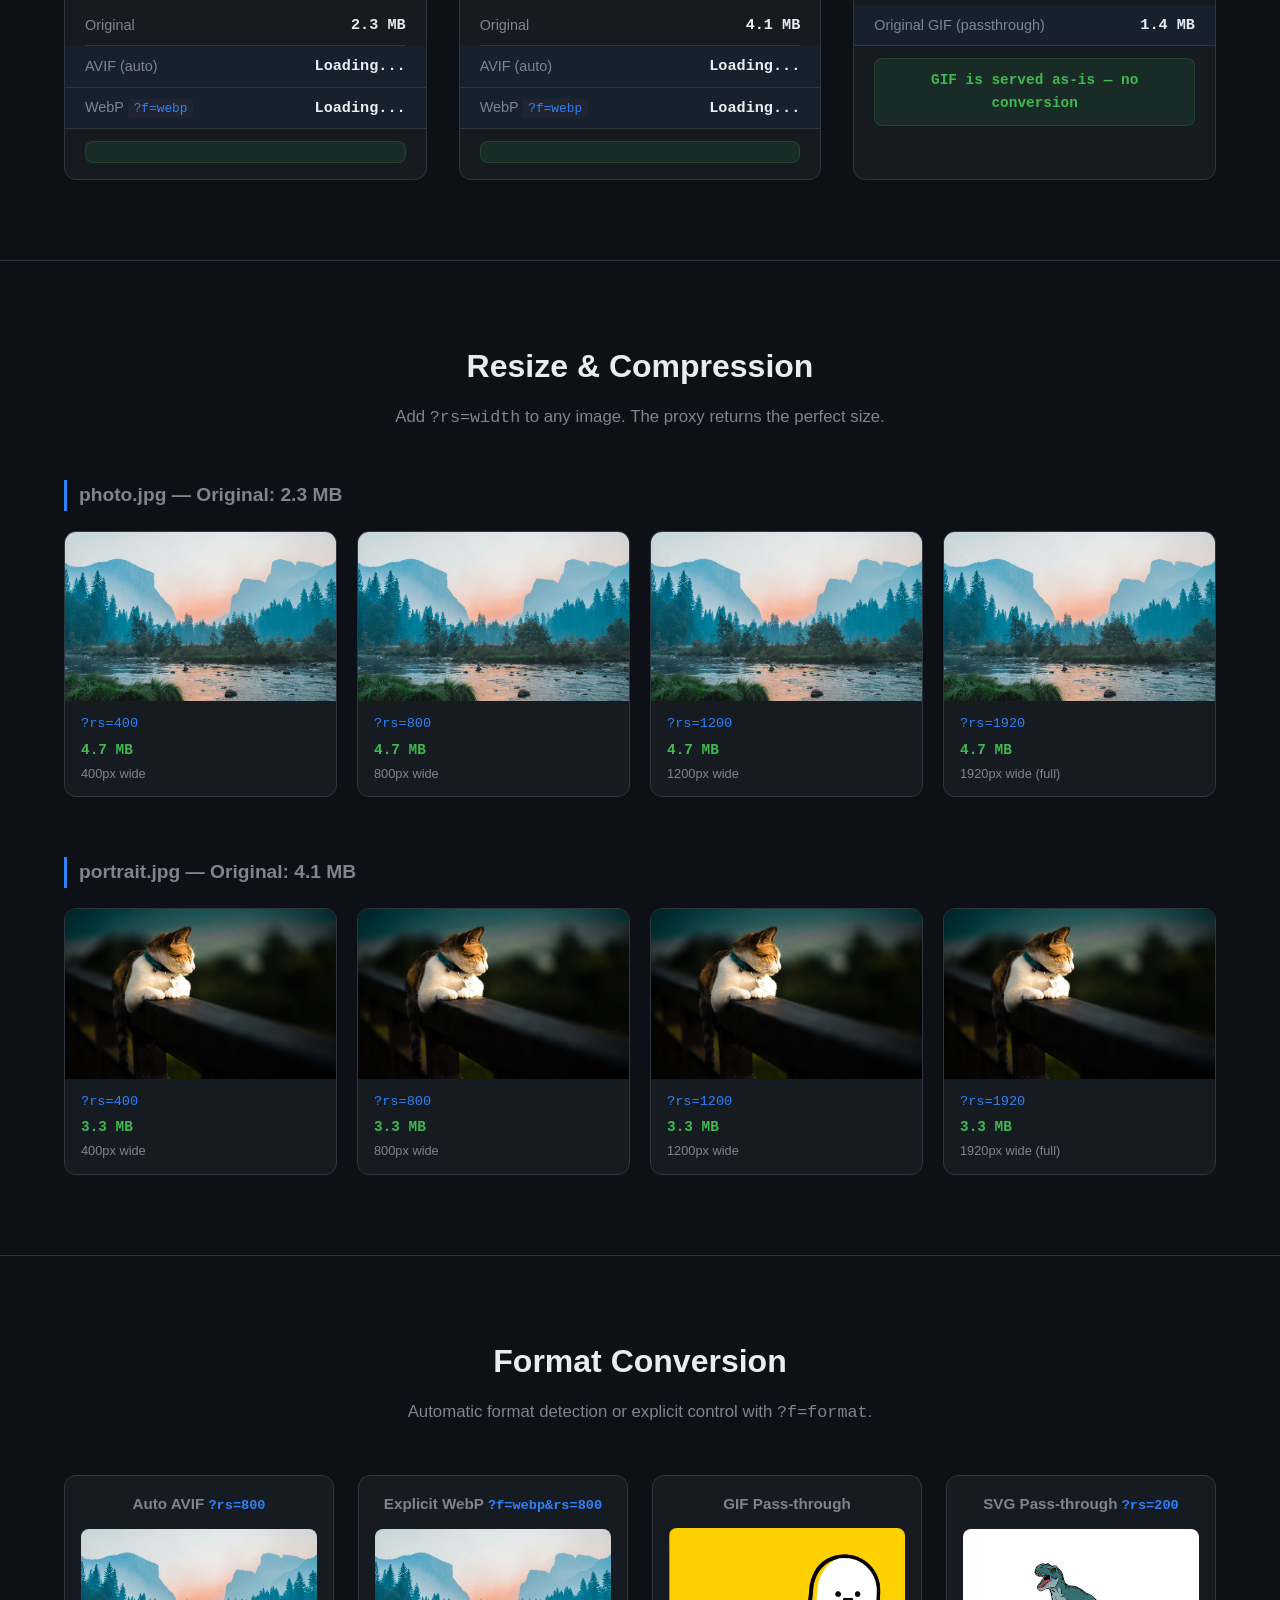
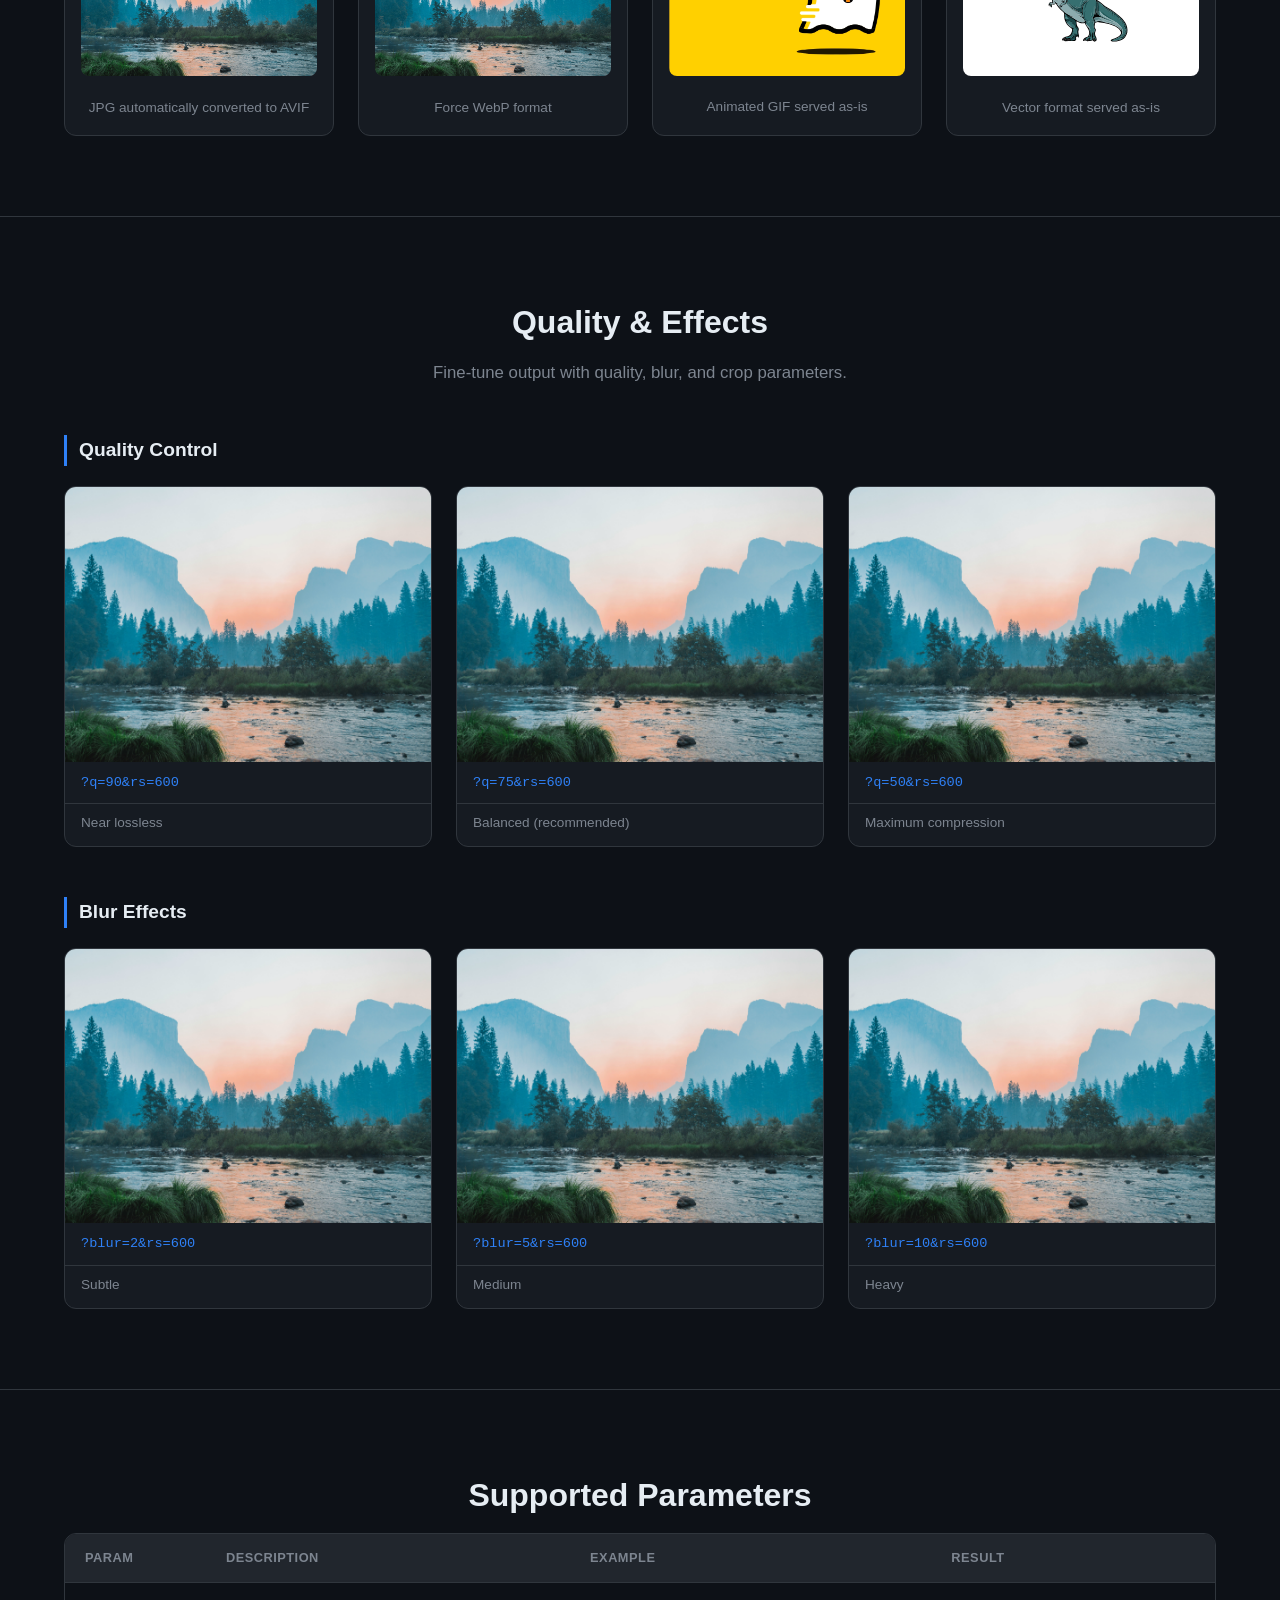
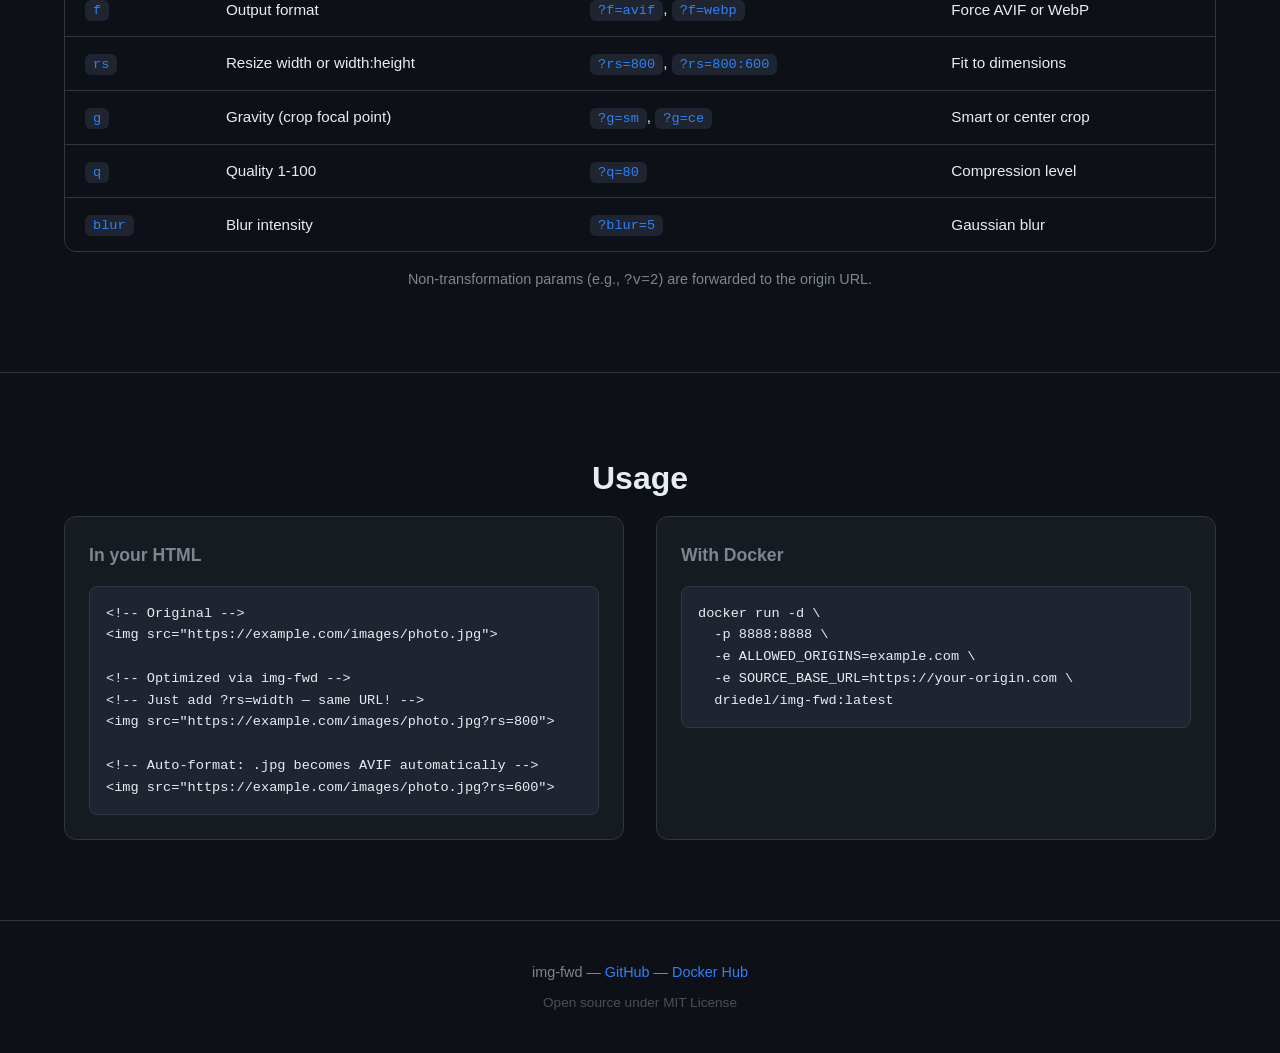
==== commit 2bfa4c09: "Merge branch 'main' of github.com:driedel/img-fwd" ====
--- a/demo/app/index.html
+++ b/demo/app/index.html
@@ -74,14 +74,14 @@
     <section class="section file-comparison" id="file-comparison">
       <div class="container">
         <h2>Real File Size Comparison</h2>
-        <p class="section-desc">Same image, same dimensions. Only the format changes.</p>
+        <p class="section-desc">Same dimensions. AVIF and WebP deliver dramatically smaller files.</p>
         
         <div class="file-comparison-grid">
           <!-- Photo -->
           <div class="file-card">
             <div class="file-card-header">
               <h3>Coastal Landscape</h3>
-              <span class="file-tag">4.7 MB original</span>
+              <span class="file-tag">2.3 MB original</span>
             </div>
             <div class="file-preview">
               <img src="images/photo.jpg" alt="Original photo" loading="lazy">
@@ -89,17 +89,17 @@
             <div class="file-sizes">
               <div class="file-size-row">
                 <span class="file-label">Original</span>
-                <span class="file-value">4.7 MB</span>
+                <span class="file-value" id="size-photo-orig">2.3 MB</span>
               </div>
               <div class="file-size-row highlight">
-                <span class="file-label">AVIF <code>(auto)</code></span>
-                <span class="file-value">2.7 MB</span>
+                <span class="file-label">AVIF (auto)</span>
+                <span class="file-value" id="size-photo-avif">Loading...</span>
               </div>
               <div class="file-size-row highlight">
                 <span class="file-label">WebP <code>?f=webp</code></span>
-                <span class="file-value">2.6 MB</span>
-              </div>
-              <div class="file-savings">💾 45% smaller than original (2.1 MB saved)</div>
+                <span class="file-value" id="size-photo-webp">Loading...</span>
+              </div>
+              <div class="file-savings" id="savings-photo"></div>
             </div>
           </div>
 
@@ -107,7 +107,7 @@
           <div class="file-card">
             <div class="file-card-header">
               <h3>Portrait</h3>
-              <span class="file-tag">3.3 MB original</span>
+              <span class="file-tag">4.1 MB original</span>
             </div>
             <div class="file-preview">
               <img src="images/portrait.jpg" alt="Original portrait" loading="lazy">
@@ -115,17 +115,17 @@
             <div class="file-sizes">
               <div class="file-size-row">
                 <span class="file-label">Original</span>
-                <span class="file-value">3.3 MB</span>
+                <span class="file-value" id="size-portrait-orig">4.1 MB</span>
               </div>
               <div class="file-size-row highlight">
-                <span class="file-label">AVIF <code>(auto)</code></span>
-                <span class="file-value">263.8 KB</span>
+                <span class="file-label">AVIF (auto)</span>
+                <span class="file-value" id="size-portrait-avif">Loading...</span>
               </div>
               <div class="file-size-row highlight">
                 <span class="file-label">WebP <code>?f=webp</code></span>
-                <span class="file-value">268.5 KB</span>
-              </div>
-              <div class="file-savings">💾 92% smaller than original (3.0 MB saved)</div>
+                <span class="file-value" id="size-portrait-webp">Loading...</span>
+              </div>
+              <div class="file-savings" id="savings-portrait"></div>
             </div>
           </div>
 
@@ -133,7 +133,7 @@
           <div class="file-card">
             <div class="file-card-header">
               <h3>Animation</h3>
-              <span class="file-tag">1.3 MB original</span>
+              <span class="file-tag">1.4 MB original</span>
             </div>
             <div class="file-preview">
               <img src="images/animated.gif" alt="Original animation" loading="lazy">
@@ -141,7 +141,7 @@
             <div class="file-sizes">
               <div class="file-size-row highlight">
                 <span class="file-label">Original GIF (passthrough)</span>
-                <span class="file-value">1.3 MB</span>
+                <span class="file-value" id="size-gif-orig">1.4 MB</span>
               </div>
               <div class="file-savings" id="savings-gif">GIF is served as-is — no conversion</div>
             </div>
@@ -157,37 +157,37 @@
         <p class="section-desc">Add <code>?rs=width</code> to any image. The proxy returns the perfect size.</p>
 
         <div class="resize-category">
-          <h3>photo.jpg — Original: 4.7 MB</h3>
+          <h3>photo.jpg — Original: 2.3 MB</h3>
           <div class="resize-grid">
             <div class="resize-item">
-              <img src="images/photo.jpg?rs=400" alt="400px" loading="lazy">
+              <img src="images/photo.jpg?rs=400" alt="400px" loading="lazy" onload="measureSize(this)">
               <div class="resize-info">
                 <code>?rs=400</code>
-                <span class="resize-size">12.6 KB</span>
+                <span class="resize-size" data-src="images/photo.jpg?rs=400">—</span>
                 <span class="resize-dim">400px wide</span>
               </div>
             </div>
             <div class="resize-item">
-              <img src="images/photo.jpg?rs=800" alt="800px" loading="lazy">
+              <img src="images/photo.jpg?rs=800" alt="800px" loading="lazy" onload="measureSize(this)">
               <div class="resize-info">
                 <code>?rs=800</code>
-                <span class="resize-size">41.8 KB</span>
+                <span class="resize-size" data-src="images/photo.jpg?rs=800">—</span>
                 <span class="resize-dim">800px wide</span>
               </div>
             </div>
             <div class="resize-item">
-              <img src="images/photo.jpg?rs=1200" alt="1200px" loading="lazy">
+              <img src="images/photo.jpg?rs=1200" alt="1200px" loading="lazy" onload="measureSize(this)">
               <div class="resize-info">
                 <code>?rs=1200</code>
-                <span class="resize-size">90.8 KB</span>
+                <span class="resize-size" data-src="images/photo.jpg?rs=1200">—</span>
                 <span class="resize-dim">1200px wide</span>
               </div>
             </div>
             <div class="resize-item">
-              <img src="images/photo.jpg?rs=1920" alt="1920px" loading="lazy">
+              <img src="images/photo.jpg?rs=1920" alt="1920px" loading="lazy" onload="measureSize(this)">
               <div class="resize-info">
                 <code>?rs=1920</code>
-                <span class="resize-size">216.4 KB</span>
+                <span class="resize-size" data-src="images/photo.jpg?rs=1920">—</span>
                 <span class="resize-dim">1920px wide (full)</span>
               </div>
             </div>
@@ -195,37 +195,37 @@
         </div>
 
         <div class="resize-category">
-          <h3>portrait.jpg — Original: 3.3 MB</h3>
+          <h3>portrait.jpg — Original: 4.1 MB</h3>
           <div class="resize-grid">
             <div class="resize-item">
-              <img src="images/portrait.jpg?rs=400" alt="400px" loading="lazy">
+              <img src="images/portrait.jpg?rs=400" alt="400px" loading="lazy" onload="measureSize(this)">
               <div class="resize-info">
                 <code>?rs=400</code>
-                <span class="resize-size">5.3 KB</span>
+                <span class="resize-size" data-src="images/portrait.jpg?rs=400">—</span>
                 <span class="resize-dim">400px wide</span>
               </div>
             </div>
             <div class="resize-item">
-              <img src="images/portrait.jpg?rs=800" alt="800px" loading="lazy">
+              <img src="images/portrait.jpg?rs=800" alt="800px" loading="lazy" onload="measureSize(this)">
               <div class="resize-info">
                 <code>?rs=800</code>
-                <span class="resize-size">12.7 KB</span>
+                <span class="resize-size" data-src="images/portrait.jpg?rs=800">—</span>
                 <span class="resize-dim">800px wide</span>
               </div>
             </div>
             <div class="resize-item">
-              <img src="images/portrait.jpg?rs=1200" alt="1200px" loading="lazy">
+              <img src="images/portrait.jpg?rs=1200" alt="1200px" loading="lazy" onload="measureSize(this)">
               <div class="resize-info">
                 <code>?rs=1200</code>
-                <span class="resize-size">21.6 KB</span>
+                <span class="resize-size" data-src="images/portrait.jpg?rs=1200">—</span>
                 <span class="resize-dim">1200px wide</span>
               </div>
             </div>
             <div class="resize-item">
-              <img src="images/portrait.jpg?rs=1920" alt="1920px" loading="lazy">
+              <img src="images/portrait.jpg?rs=1920" alt="1920px" loading="lazy" onload="measureSize(this)">
               <div class="resize-info">
                 <code>?rs=1920</code>
-                <span class="resize-size">44.3 KB</span>
+                <span class="resize-size" data-src="images/portrait.jpg?rs=1920">—</span>
                 <span class="resize-dim">1920px wide (full)</span>
               </div>
             </div>
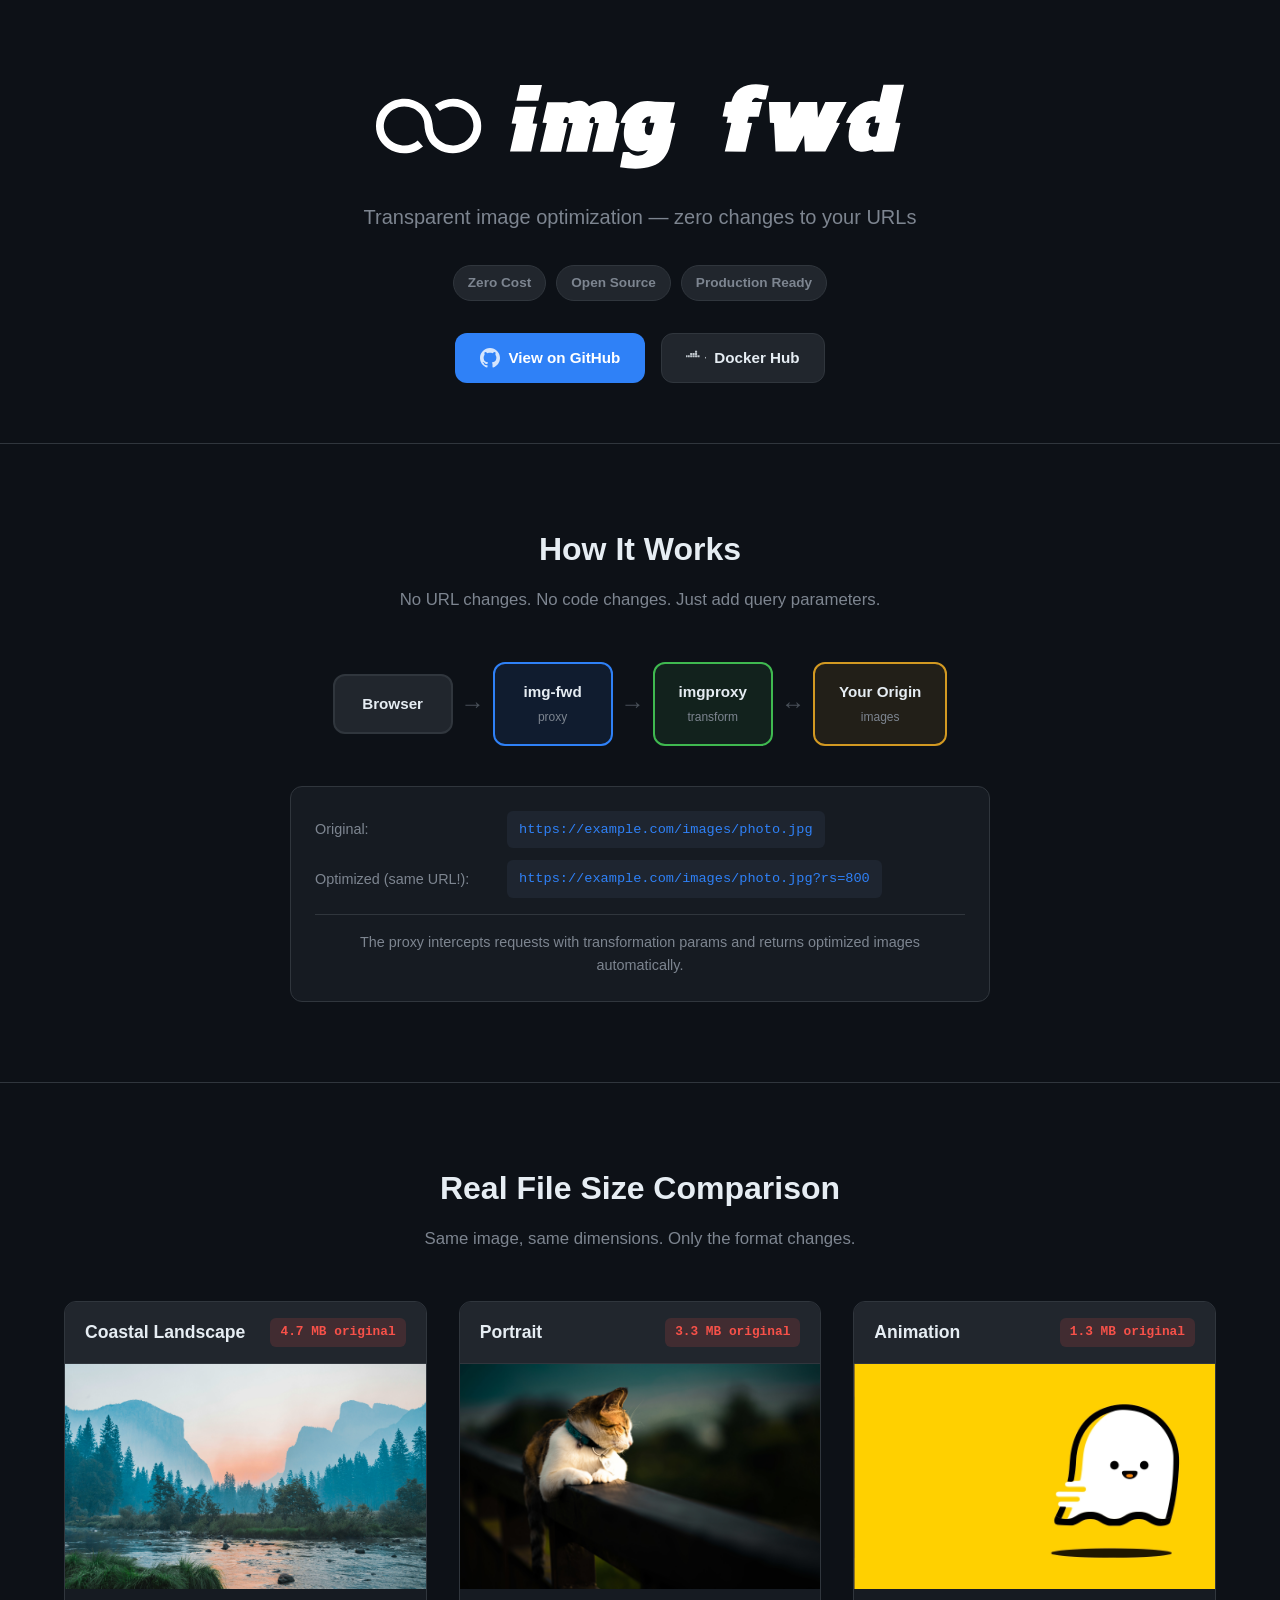
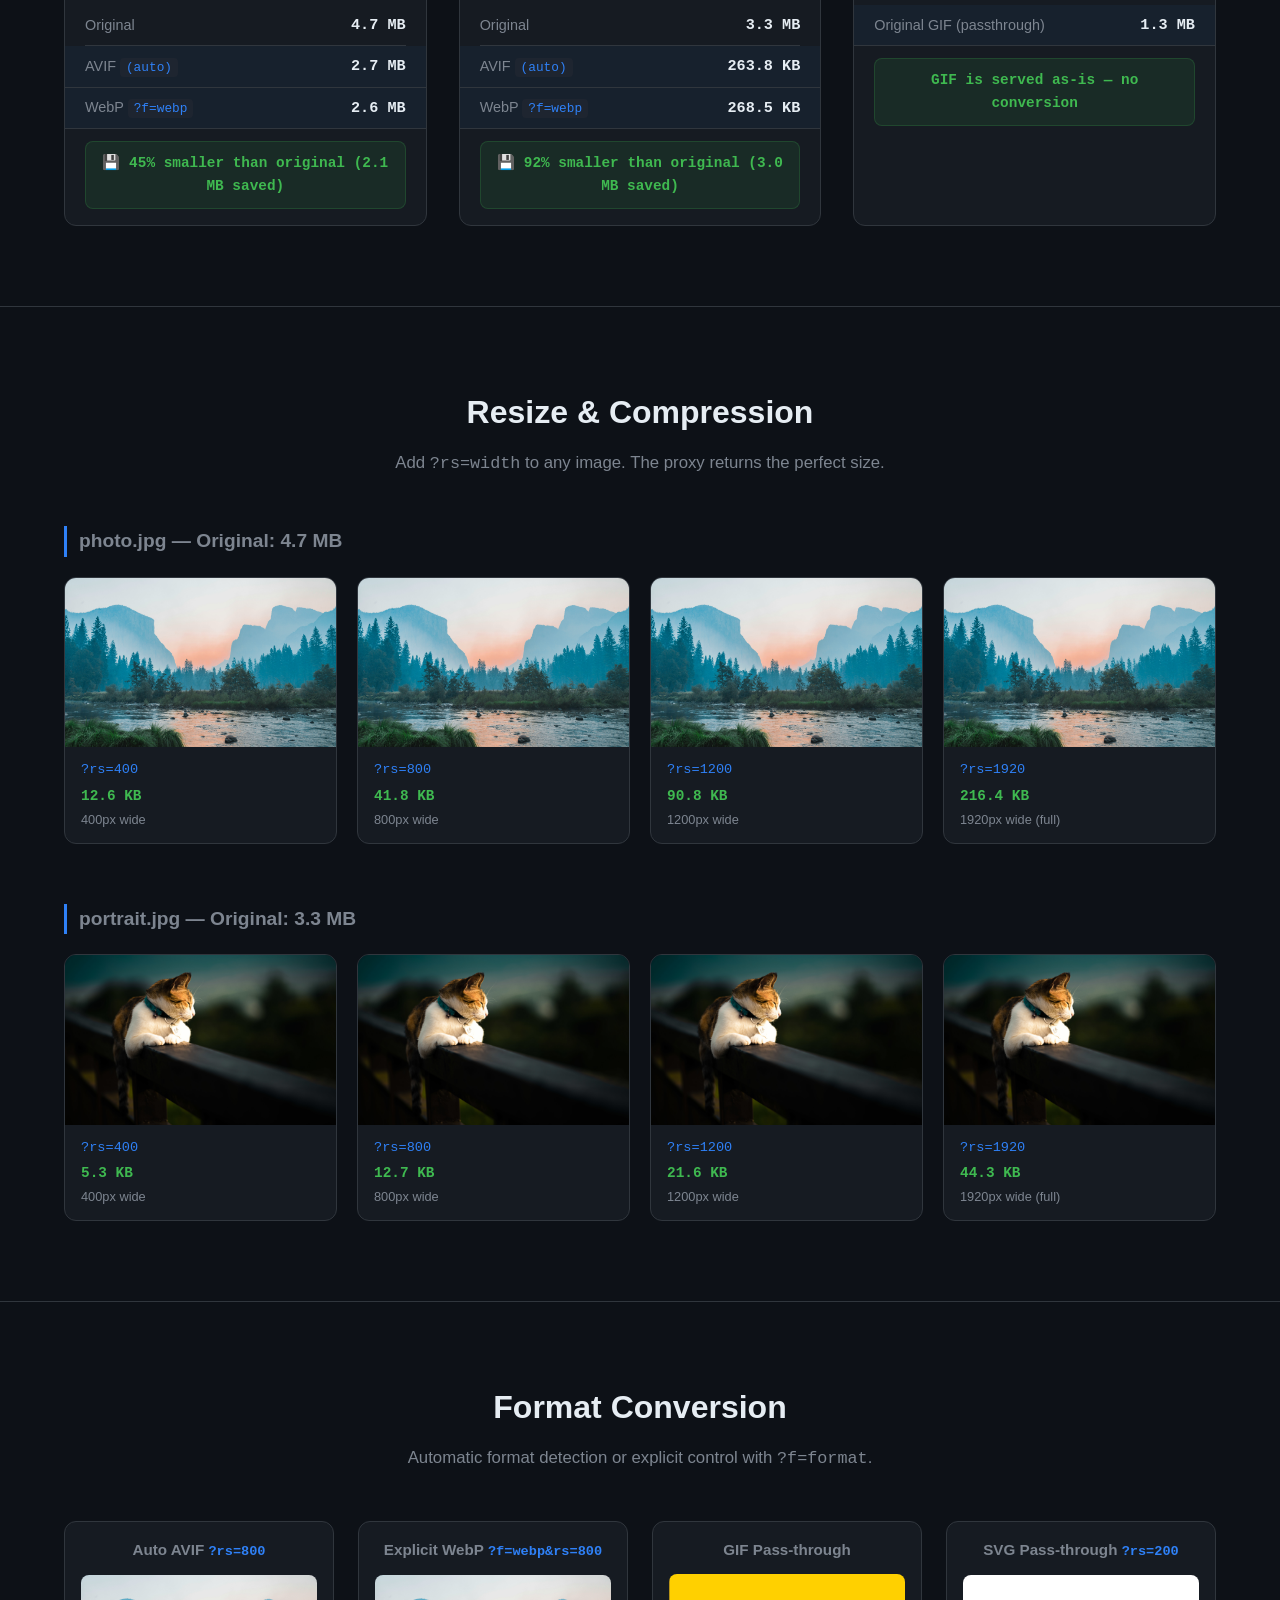
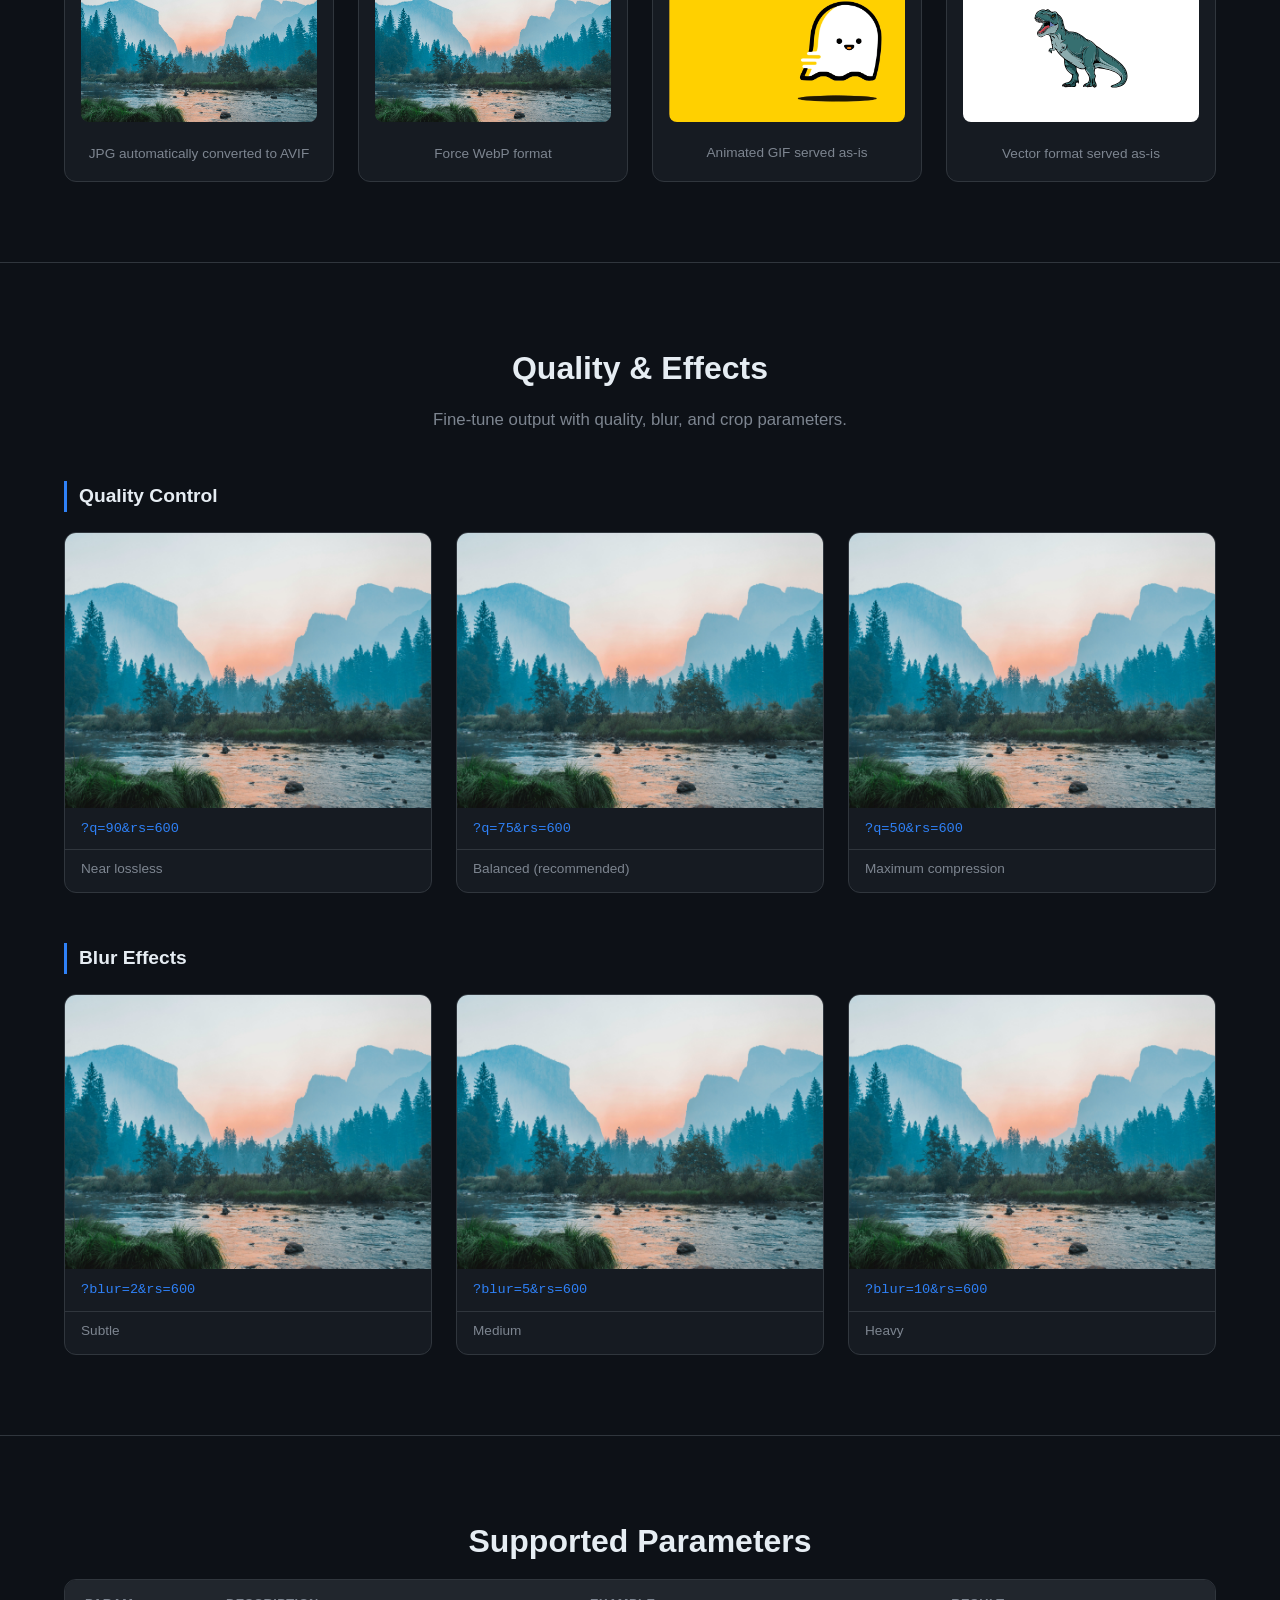
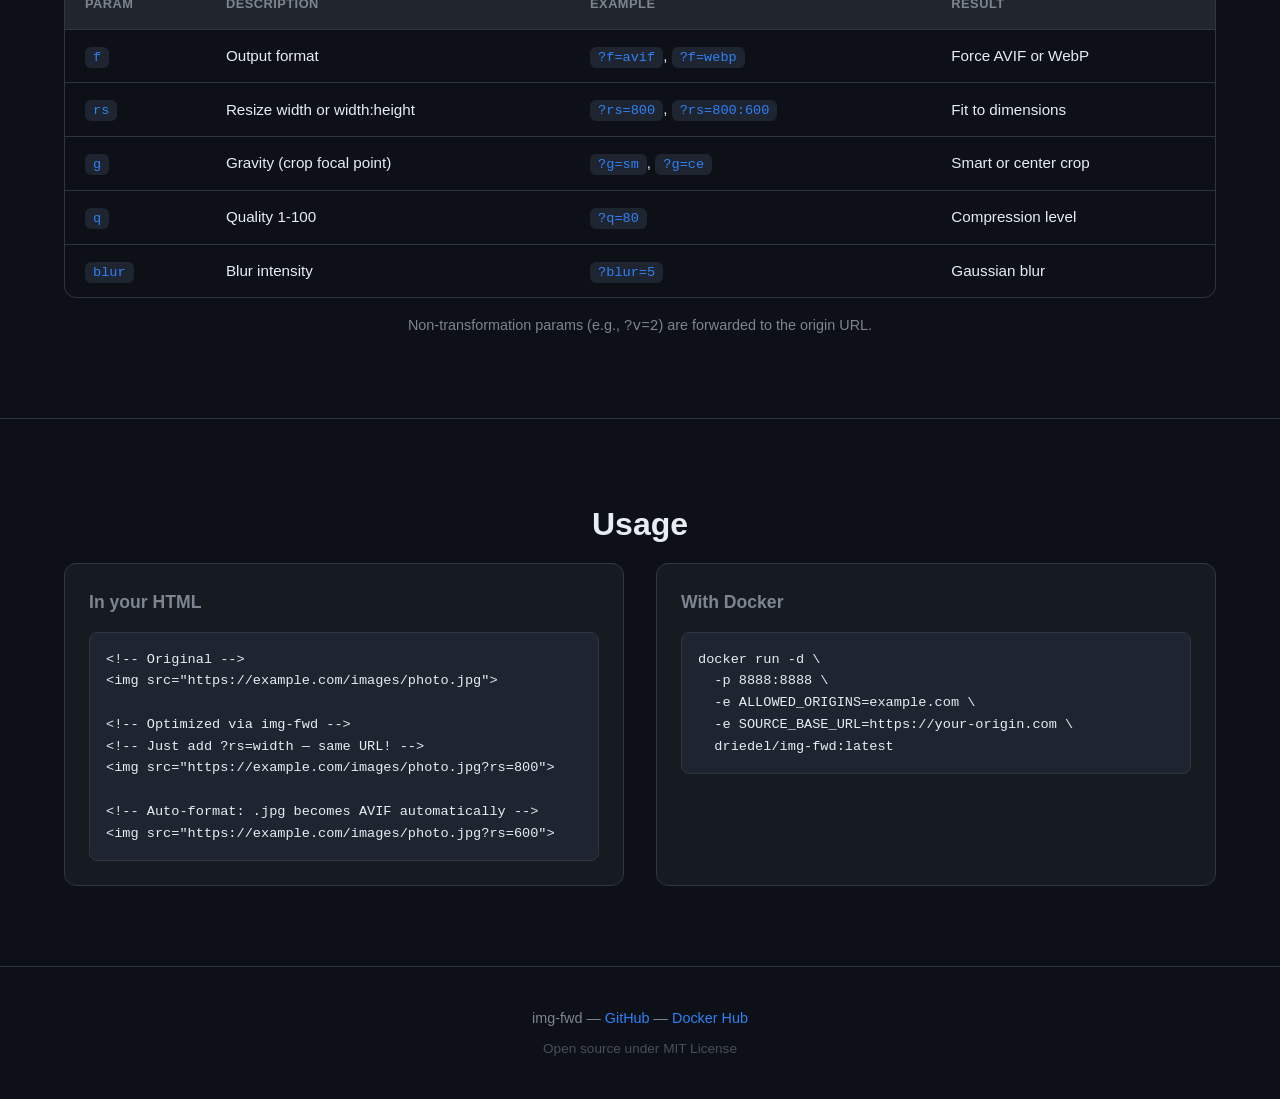
==== commit 37ab419a: "Merge branch 'main' of github.com:driedel/img-fwd" ====
--- a/demo/app/index.html
+++ b/demo/app/index.html
@@ -74,14 +74,14 @@
     <section class="section file-comparison" id="file-comparison">
       <div class="container">
         <h2>Real File Size Comparison</h2>
-        <p class="section-desc">Same dimensions. AVIF and WebP deliver dramatically smaller files.</p>
+        <p class="section-desc">Same image, same dimensions. Only the format changes.</p>
         
         <div class="file-comparison-grid">
           <!-- Photo -->
           <div class="file-card">
             <div class="file-card-header">
               <h3>Coastal Landscape</h3>
-              <span class="file-tag">2.3 MB original</span>
+              <span class="file-tag">4.7 MB original</span>
             </div>
             <div class="file-preview">
               <img src="images/photo.jpg" alt="Original photo" loading="lazy">
@@ -89,17 +89,17 @@
             <div class="file-sizes">
               <div class="file-size-row">
                 <span class="file-label">Original</span>
-                <span class="file-value" id="size-photo-orig">2.3 MB</span>
+                <span class="file-value">4.7 MB</span>
               </div>
               <div class="file-size-row highlight">
-                <span class="file-label">AVIF (auto)</span>
-                <span class="file-value" id="size-photo-avif">Loading...</span>
+                <span class="file-label">AVIF <code>(auto)</code></span>
+                <span class="file-value">2.7 MB</span>
               </div>
               <div class="file-size-row highlight">
                 <span class="file-label">WebP <code>?f=webp</code></span>
-                <span class="file-value" id="size-photo-webp">Loading...</span>
-              </div>
-              <div class="file-savings" id="savings-photo"></div>
+                <span class="file-value">2.6 MB</span>
+              </div>
+              <div class="file-savings">💾 45% smaller than original (2.1 MB saved)</div>
             </div>
           </div>
 
@@ -107,7 +107,7 @@
           <div class="file-card">
             <div class="file-card-header">
               <h3>Portrait</h3>
-              <span class="file-tag">4.1 MB original</span>
+              <span class="file-tag">3.3 MB original</span>
             </div>
             <div class="file-preview">
               <img src="images/portrait.jpg" alt="Original portrait" loading="lazy">
@@ -115,17 +115,17 @@
             <div class="file-sizes">
               <div class="file-size-row">
                 <span class="file-label">Original</span>
-                <span class="file-value" id="size-portrait-orig">4.1 MB</span>
+                <span class="file-value">3.3 MB</span>
               </div>
               <div class="file-size-row highlight">
-                <span class="file-label">AVIF (auto)</span>
-                <span class="file-value" id="size-portrait-avif">Loading...</span>
+                <span class="file-label">AVIF <code>(auto)</code></span>
+                <span class="file-value">263.8 KB</span>
               </div>
               <div class="file-size-row highlight">
                 <span class="file-label">WebP <code>?f=webp</code></span>
-                <span class="file-value" id="size-portrait-webp">Loading...</span>
-              </div>
-              <div class="file-savings" id="savings-portrait"></div>
+                <span class="file-value">268.5 KB</span>
+              </div>
+              <div class="file-savings">💾 92% smaller than original (3.0 MB saved)</div>
             </div>
           </div>
 
@@ -133,7 +133,7 @@
           <div class="file-card">
             <div class="file-card-header">
               <h3>Animation</h3>
-              <span class="file-tag">1.4 MB original</span>
+              <span class="file-tag">1.3 MB original</span>
             </div>
             <div class="file-preview">
               <img src="images/animated.gif" alt="Original animation" loading="lazy">
@@ -141,7 +141,7 @@
             <div class="file-sizes">
               <div class="file-size-row highlight">
                 <span class="file-label">Original GIF (passthrough)</span>
-                <span class="file-value" id="size-gif-orig">1.4 MB</span>
+                <span class="file-value">1.3 MB</span>
               </div>
               <div class="file-savings" id="savings-gif">GIF is served as-is — no conversion</div>
             </div>
@@ -157,37 +157,37 @@
         <p class="section-desc">Add <code>?rs=width</code> to any image. The proxy returns the perfect size.</p>
 
         <div class="resize-category">
-          <h3>photo.jpg — Original: 2.3 MB</h3>
+          <h3>photo.jpg — Original: 4.7 MB</h3>
           <div class="resize-grid">
             <div class="resize-item">
-              <img src="images/photo.jpg?rs=400" alt="400px" loading="lazy" onload="measureSize(this)">
+              <img src="images/photo.jpg?rs=400" alt="400px" loading="lazy">
               <div class="resize-info">
                 <code>?rs=400</code>
-                <span class="resize-size" data-src="images/photo.jpg?rs=400">—</span>
+                <span class="resize-size">12.6 KB</span>
                 <span class="resize-dim">400px wide</span>
               </div>
             </div>
             <div class="resize-item">
-              <img src="images/photo.jpg?rs=800" alt="800px" loading="lazy" onload="measureSize(this)">
+              <img src="images/photo.jpg?rs=800" alt="800px" loading="lazy">
               <div class="resize-info">
                 <code>?rs=800</code>
-                <span class="resize-size" data-src="images/photo.jpg?rs=800">—</span>
+                <span class="resize-size">41.8 KB</span>
                 <span class="resize-dim">800px wide</span>
               </div>
             </div>
             <div class="resize-item">
-              <img src="images/photo.jpg?rs=1200" alt="1200px" loading="lazy" onload="measureSize(this)">
+              <img src="images/photo.jpg?rs=1200" alt="1200px" loading="lazy">
               <div class="resize-info">
                 <code>?rs=1200</code>
-                <span class="resize-size" data-src="images/photo.jpg?rs=1200">—</span>
+                <span class="resize-size">90.8 KB</span>
                 <span class="resize-dim">1200px wide</span>
               </div>
             </div>
             <div class="resize-item">
-              <img src="images/photo.jpg?rs=1920" alt="1920px" loading="lazy" onload="measureSize(this)">
+              <img src="images/photo.jpg?rs=1920" alt="1920px" loading="lazy">
               <div class="resize-info">
                 <code>?rs=1920</code>
-                <span class="resize-size" data-src="images/photo.jpg?rs=1920">—</span>
+                <span class="resize-size">216.4 KB</span>
                 <span class="resize-dim">1920px wide (full)</span>
               </div>
             </div>
@@ -195,37 +195,37 @@
         </div>
 
         <div class="resize-category">
-          <h3>portrait.jpg — Original: 4.1 MB</h3>
+          <h3>portrait.jpg — Original: 3.3 MB</h3>
           <div class="resize-grid">
             <div class="resize-item">
-              <img src="images/portrait.jpg?rs=400" alt="400px" loading="lazy" onload="measureSize(this)">
+              <img src="images/portrait.jpg?rs=400" alt="400px" loading="lazy">
               <div class="resize-info">
                 <code>?rs=400</code>
-                <span class="resize-size" data-src="images/portrait.jpg?rs=400">—</span>
+                <span class="resize-size">5.3 KB</span>
                 <span class="resize-dim">400px wide</span>
               </div>
             </div>
             <div class="resize-item">
-              <img src="images/portrait.jpg?rs=800" alt="800px" loading="lazy" onload="measureSize(this)">
+              <img src="images/portrait.jpg?rs=800" alt="800px" loading="lazy">
               <div class="resize-info">
                 <code>?rs=800</code>
-                <span class="resize-size" data-src="images/portrait.jpg?rs=800">—</span>
+                <span class="resize-size">12.7 KB</span>
                 <span class="resize-dim">800px wide</span>
               </div>
             </div>
             <div class="resize-item">
-              <img src="images/portrait.jpg?rs=1200" alt="1200px" loading="lazy" onload="measureSize(this)">
+              <img src="images/portrait.jpg?rs=1200" alt="1200px" loading="lazy">
               <div class="resize-info">
                 <code>?rs=1200</code>
-                <span class="resize-size" data-src="images/portrait.jpg?rs=1200">—</span>
+                <span class="resize-size">21.6 KB</span>
                 <span class="resize-dim">1200px wide</span>
               </div>
             </div>
             <div class="resize-item">
-              <img src="images/portrait.jpg?rs=1920" alt="1920px" loading="lazy" onload="measureSize(this)">
+              <img src="images/portrait.jpg?rs=1920" alt="1920px" loading="lazy">
               <div class="resize-info">
                 <code>?rs=1920</code>
-                <span class="resize-size" data-src="images/portrait.jpg?rs=1920">—</span>
+                <span class="resize-size">44.3 KB</span>
                 <span class="resize-dim">1920px wide (full)</span>
               </div>
             </div>
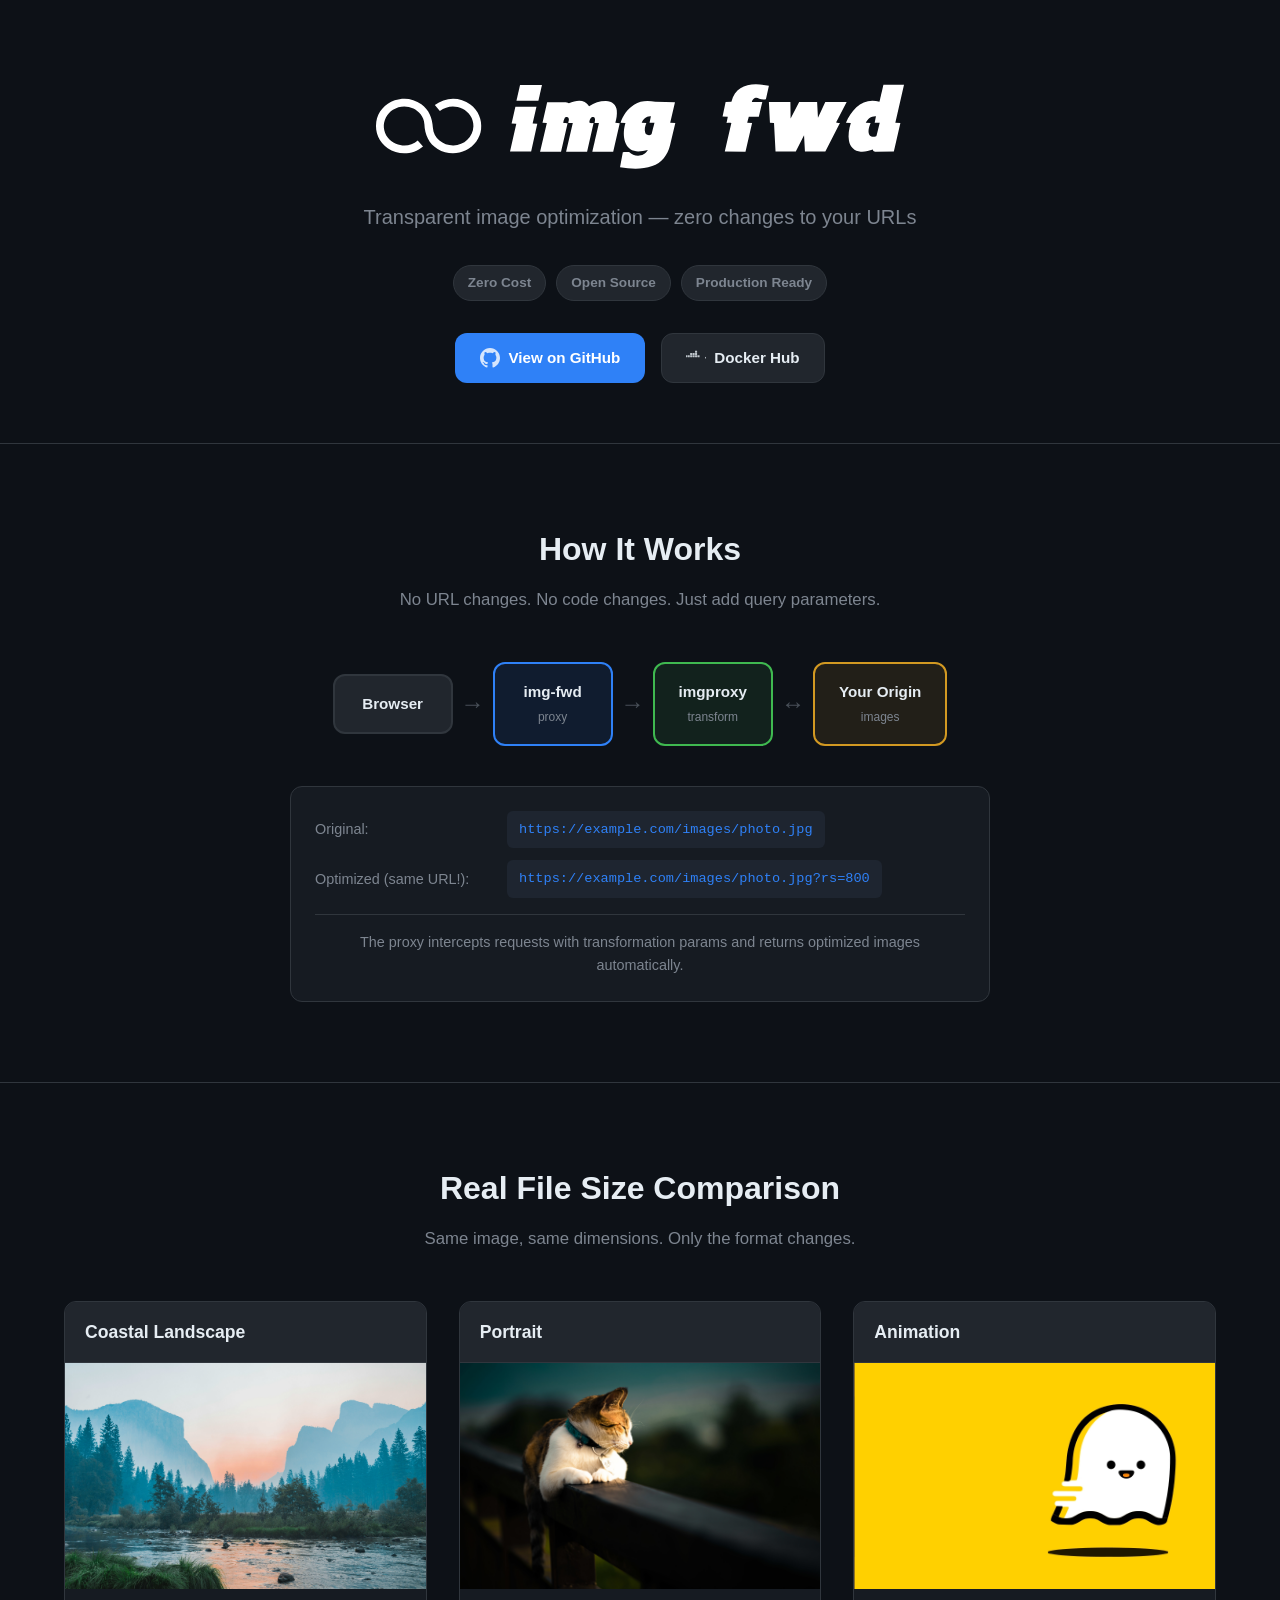
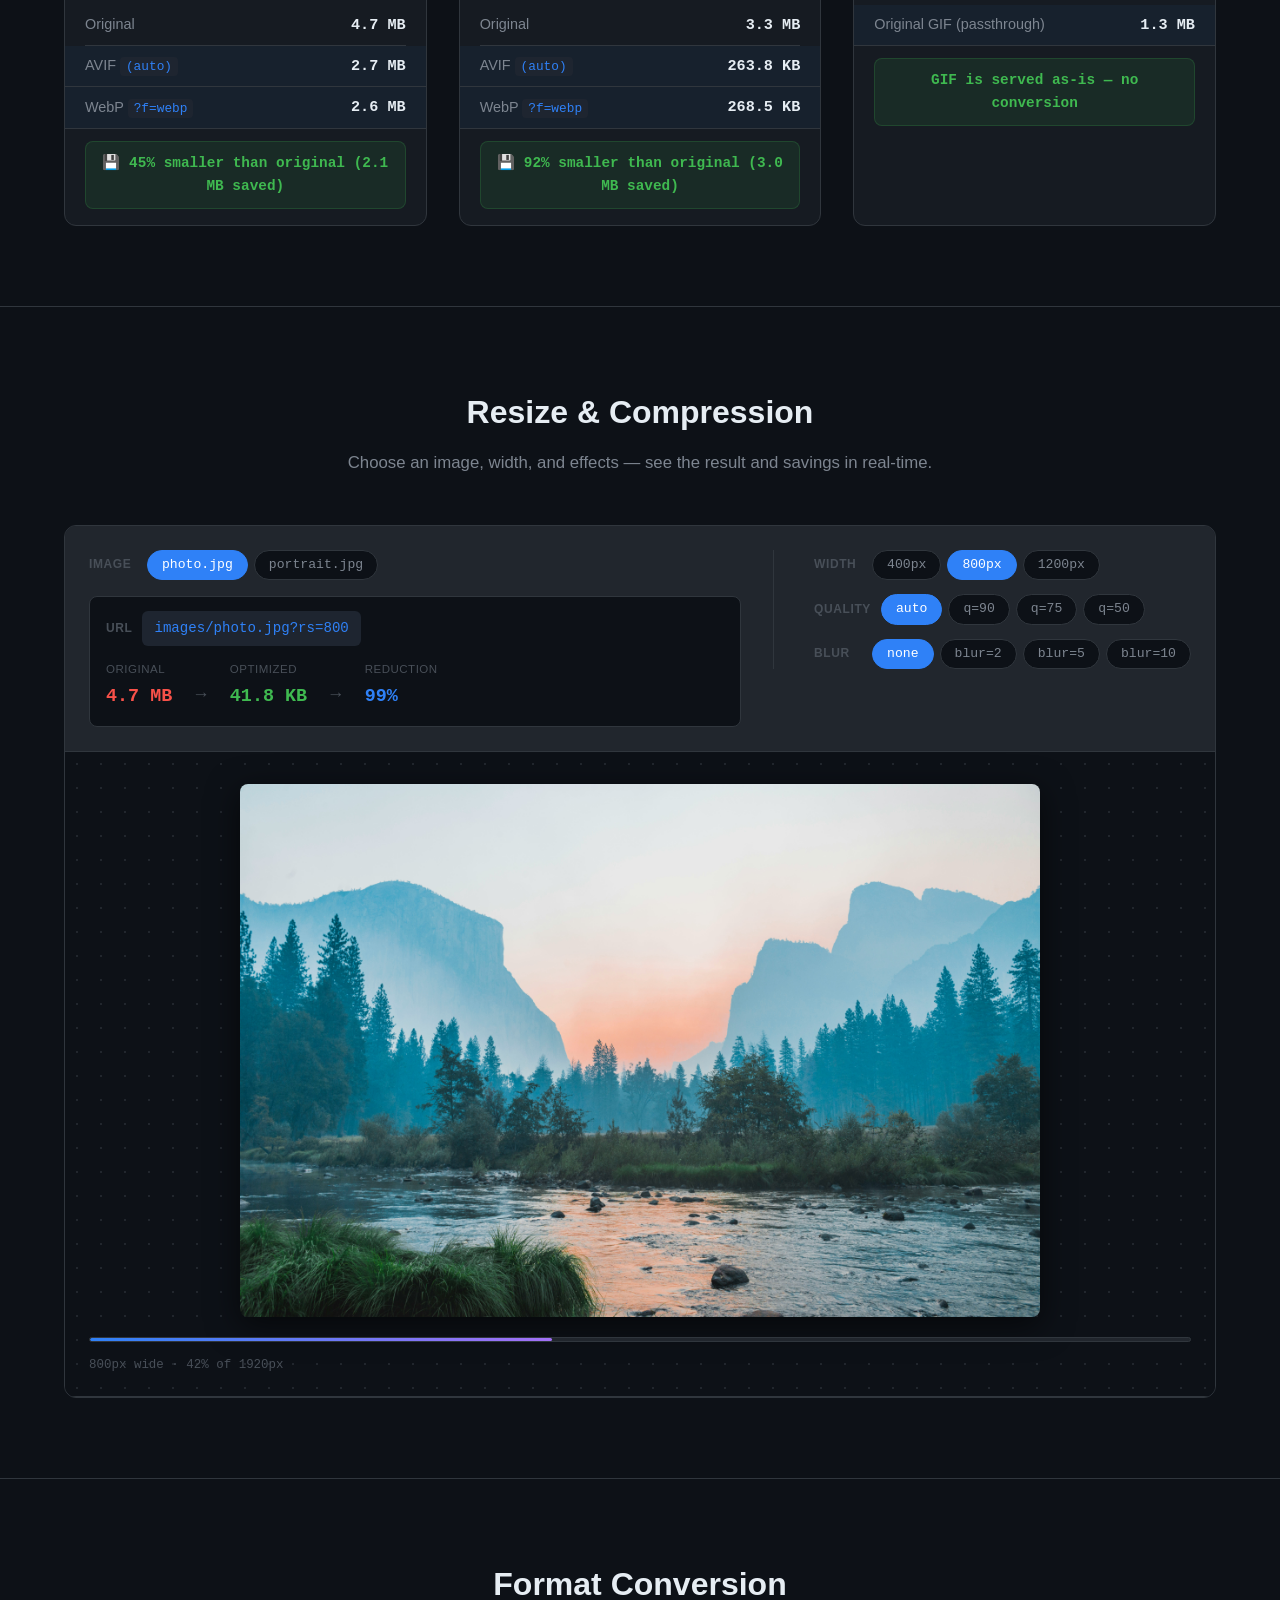
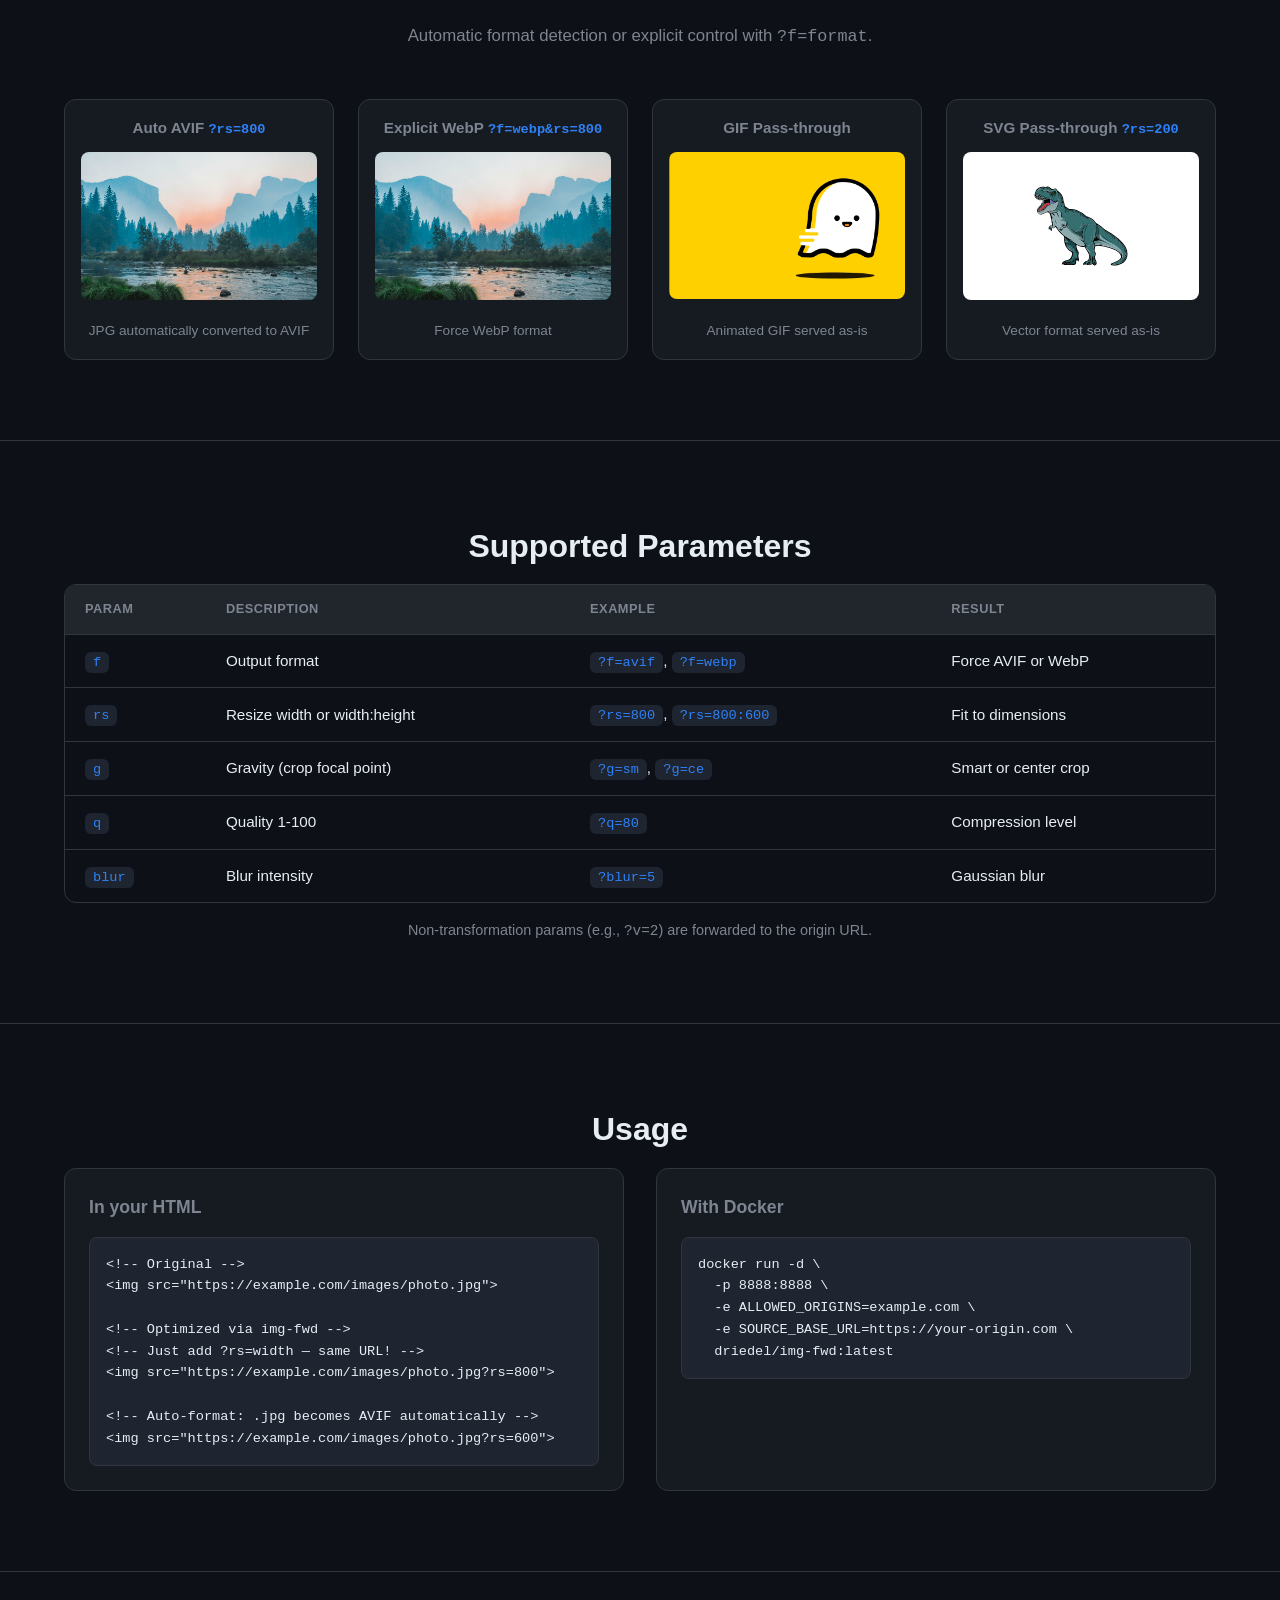
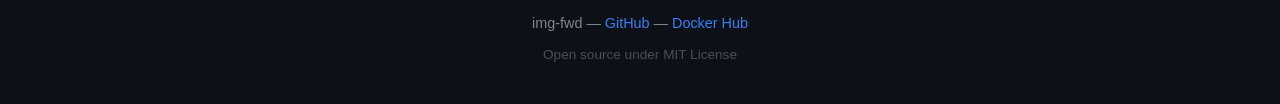
==== commit 18dd3852: "demo: add interactive playground for resize & effects" ====
--- a/demo/app/index.html
+++ b/demo/app/index.html
@@ -81,7 +81,6 @@
           <div class="file-card">
             <div class="file-card-header">
               <h3>Coastal Landscape</h3>
-              <span class="file-tag">4.7 MB original</span>
             </div>
             <div class="file-preview">
               <img src="images/photo.jpg" alt="Original photo" loading="lazy">
@@ -107,7 +106,6 @@
           <div class="file-card">
             <div class="file-card-header">
               <h3>Portrait</h3>
-              <span class="file-tag">3.3 MB original</span>
             </div>
             <div class="file-preview">
               <img src="images/portrait.jpg" alt="Original portrait" loading="lazy">
@@ -133,7 +131,6 @@
           <div class="file-card">
             <div class="file-card-header">
               <h3>Animation</h3>
-              <span class="file-tag">1.3 MB original</span>
             </div>
             <div class="file-preview">
               <img src="images/animated.gif" alt="Original animation" loading="lazy">
@@ -150,84 +147,87 @@
       </div>
     </section>
 
-    <!-- Resize Gallery -->
-    <section class="section resize-gallery" id="resize-gallery">
+    <!-- Interactive Playground -->
+    <section class="section playground" id="playground">
       <div class="container">
         <h2>Resize & Compression</h2>
-        <p class="section-desc">Add <code>?rs=width</code> to any image. The proxy returns the perfect size.</p>
-
-        <div class="resize-category">
-          <h3>photo.jpg — Original: 4.7 MB</h3>
-          <div class="resize-grid">
-            <div class="resize-item">
-              <img src="images/photo.jpg?rs=400" alt="400px" loading="lazy">
-              <div class="resize-info">
-                <code>?rs=400</code>
-                <span class="resize-size">12.6 KB</span>
-                <span class="resize-dim">400px wide</span>
-              </div>
-            </div>
-            <div class="resize-item">
-              <img src="images/photo.jpg?rs=800" alt="800px" loading="lazy">
-              <div class="resize-info">
-                <code>?rs=800</code>
-                <span class="resize-size">41.8 KB</span>
-                <span class="resize-dim">800px wide</span>
-              </div>
-            </div>
-            <div class="resize-item">
-              <img src="images/photo.jpg?rs=1200" alt="1200px" loading="lazy">
-              <div class="resize-info">
-                <code>?rs=1200</code>
-                <span class="resize-size">90.8 KB</span>
-                <span class="resize-dim">1200px wide</span>
-              </div>
-            </div>
-            <div class="resize-item">
-              <img src="images/photo.jpg?rs=1920" alt="1920px" loading="lazy">
-              <div class="resize-info">
-                <code>?rs=1920</code>
-                <span class="resize-size">216.4 KB</span>
-                <span class="resize-dim">1920px wide (full)</span>
-              </div>
-            </div>
-          </div>
-        </div>
-
-        <div class="resize-category">
-          <h3>portrait.jpg — Original: 3.3 MB</h3>
-          <div class="resize-grid">
-            <div class="resize-item">
-              <img src="images/portrait.jpg?rs=400" alt="400px" loading="lazy">
-              <div class="resize-info">
-                <code>?rs=400</code>
-                <span class="resize-size">5.3 KB</span>
-                <span class="resize-dim">400px wide</span>
-              </div>
-            </div>
-            <div class="resize-item">
-              <img src="images/portrait.jpg?rs=800" alt="800px" loading="lazy">
-              <div class="resize-info">
-                <code>?rs=800</code>
-                <span class="resize-size">12.7 KB</span>
-                <span class="resize-dim">800px wide</span>
-              </div>
-            </div>
-            <div class="resize-item">
-              <img src="images/portrait.jpg?rs=1200" alt="1200px" loading="lazy">
-              <div class="resize-info">
-                <code>?rs=1200</code>
-                <span class="resize-size">21.6 KB</span>
-                <span class="resize-dim">1200px wide</span>
-              </div>
-            </div>
-            <div class="resize-item">
-              <img src="images/portrait.jpg?rs=1920" alt="1920px" loading="lazy">
-              <div class="resize-info">
-                <code>?rs=1920</code>
-                <span class="resize-size">44.3 KB</span>
-                <span class="resize-dim">1920px wide (full)</span>
-              </div>
+        <p class="section-desc">Choose an image, width, and effects — see the result and savings in real-time.</p>
+
+        <div class="playground-card">
+          <div class="playground-header">
+
+            <div class="playground-header-left">
+              <div class="control-group">
+                <span class="control-label">Image</span>
+                <div class="control-pills" id="pills-image">
+                  <button class="pill active" data-value="photo.jpg">photo.jpg</button>
+                  <button class="pill" data-value="portrait.jpg">portrait.jpg</button>
+                </div>
+              </div>
+              <div class="info-panel">
+                <div class="info-url-row">
+                  <span class="info-url-label">URL</span>
+                  <code class="info-url-code" id="playground-url">images/photo.jpg?rs=800</code>
+                </div>
+                <div class="info-stats-row">
+                  <div class="info-stat-item">
+                    <span class="info-stat-label">Original</span>
+                    <span class="info-stat-val danger" id="stat-orig">4.7 MB</span>
+                  </div>
+                  <span class="info-stat-sep">→</span>
+                  <div class="info-stat-item">
+                    <span class="info-stat-label">Optimized</span>
+                    <span class="info-stat-val success" id="stat-opt">41.8 KB</span>
+                  </div>
+                  <span class="info-stat-sep">→</span>
+                  <div class="info-stat-item">
+                    <span class="info-stat-label">Reduction</span>
+                    <span class="info-stat-val accent" id="stat-savings">99%</span>
+                  </div>
+                </div>
+              </div>
+            </div>
+
+            <div class="playground-header-right">
+              <div class="control-group">
+                <span class="control-label">Width</span>
+                <div class="control-pills" id="pills-size">
+                  <button class="pill" data-value="400">400px</button>
+                  <button class="pill active" data-value="800">800px</button>
+                  <button class="pill" data-value="1200">1200px</button>
+                </div>
+              </div>
+              <div class="control-group">
+                <span class="control-label">Quality</span>
+                <div class="control-pills" id="pills-quality">
+                  <button class="pill active" data-value="">auto</button>
+                  <button class="pill" data-value="90">q=90</button>
+                  <button class="pill" data-value="75">q=75</button>
+                  <button class="pill" data-value="50">q=50</button>
+                </div>
+              </div>
+              <div class="control-group">
+                <span class="control-label">Blur</span>
+                <div class="control-pills" id="pills-blur">
+                  <button class="pill active" data-value="">none</button>
+                  <button class="pill" data-value="2">blur=2</button>
+                  <button class="pill" data-value="5">blur=5</button>
+                  <button class="pill" data-value="10">blur=10</button>
+                </div>
+              </div>
+            </div>
+
+          </div>
+
+          <div class="playground-preview">
+            <div class="preview-frame">
+              <img id="playground-img" src="images/photo.jpg?rs=800" alt="Playground preview">
+            </div>
+            <div class="size-indicator">
+              <div class="size-bar">
+                <div class="size-bar-fill" id="size-bar-fill" style="width: 42%"></div>
+              </div>
+              <span class="size-bar-label" id="size-bar-label">800px wide · 42% of 1920px</span>
             </div>
           </div>
         </div>
@@ -265,54 +265,6 @@
       </div>
     </section>
 
-    <!-- Quality & Effects -->
-    <section class="section effects-gallery" id="effects-gallery">
-      <div class="container">
-        <h2>Quality & Effects</h2>
-        <p class="section-desc">Fine-tune output with quality, blur, and crop parameters.</p>
-
-        <div class="effects-category">
-          <h3>Quality Control</h3>
-          <div class="effects-grid">
-            <div class="effects-item">
-              <img src="images/photo.jpg?q=90&rs=600" alt="Quality 90" loading="lazy">
-              <code>?q=90&rs=600</code>
-              <span>Near lossless</span>
-            </div>
-            <div class="effects-item">
-              <img src="images/photo.jpg?q=75&rs=600" alt="Quality 75" loading="lazy">
-              <code>?q=75&rs=600</code>
-              <span>Balanced (recommended)</span>
-            </div>
-            <div class="effects-item">
-              <img src="images/photo.jpg?q=50&rs=600" alt="Quality 50" loading="lazy">
-              <code>?q=50&rs=600</code>
-              <span>Maximum compression</span>
-            </div>
-          </div>
-        </div>
-
-        <div class="effects-category">
-          <h3>Blur Effects</h3>
-          <div class="effects-grid">
-            <div class="effects-item">
-              <img src="images/photo.jpg?blur=2&rs=600" alt="Blur 2" loading="lazy">
-              <code>?blur=2&rs=600</code>
-              <span>Subtle</span>
-            </div>
-            <div class="effects-item">
-              <img src="images/photo.jpg?blur=5&rs=600" alt="Blur 5" loading="lazy">
-              <code>?blur=5&rs=600</code>
-              <span>Medium</span>
-            </div>
-            <div class="effects-item">
-              <img src="images/photo.jpg?blur=10&rs=600" alt="Blur 10" loading="lazy">
-              <code>?blur=10&rs=600</code>
-              <span>Heavy</span>
-            </div>
-          </div>
-        </div>
-    </section>
 
     <!-- Technical Reference -->
     <section class="section reference" id="reference">
--- a/demo/app/css/styles.css
+++ b/demo/app/css/styles.css
@@ -800,6 +800,221 @@
 }
 
 /* ========================================
+   Interactive Playground
+   ======================================== */
+
+.playground-card {
+  background: var(--bg-secondary);
+  border: 1px solid var(--border-color);
+  border-radius: var(--radius);
+  overflow: hidden;
+}
+
+.playground-header {
+  display: flex;
+  gap: 32px;
+  padding: 24px;
+  border-bottom: 1px solid var(--border-color);
+  background: var(--bg-tertiary);
+  align-items: flex-start;
+}
+
+.playground-header-left {
+  flex: 1;
+  min-width: 0;
+  display: flex;
+  flex-direction: column;
+  gap: 16px;
+}
+
+.playground-header-right {
+  flex-shrink: 0;
+  display: flex;
+  flex-direction: column;
+  gap: 14px;
+  padding-left: 40px;
+  border-left: 1px solid var(--border-color);
+  min-width: 340px;
+}
+
+.control-group {
+  display: flex;
+  align-items: center;
+  gap: 10px;
+  flex-wrap: wrap;
+}
+
+.control-label {
+  font-size: 0.75rem;
+  color: var(--text-muted);
+  font-weight: 600;
+  text-transform: uppercase;
+  letter-spacing: 0.6px;
+  min-width: 48px;
+  flex-shrink: 0;
+}
+
+.control-pills {
+  display: flex;
+  gap: 6px;
+  flex-wrap: wrap;
+}
+
+.pill {
+  padding: 5px 14px;
+  border-radius: 20px;
+  font-size: 0.82rem;
+  font-weight: 500;
+  cursor: pointer;
+  border: 1px solid var(--border-color);
+  background: var(--bg-primary);
+  color: var(--text-secondary);
+  font-family: var(--font-mono);
+  transition: border-color 0.15s ease, color 0.15s ease, background 0.15s ease;
+  line-height: 1.4;
+}
+
+.pill:hover {
+  border-color: var(--accent);
+  color: var(--accent);
+}
+
+.pill.active {
+  background: var(--accent);
+  border-color: var(--accent);
+  color: #fff;
+}
+
+.playground-preview {
+  padding: 32px 24px 20px;
+  background: var(--bg-primary);
+  background-image: radial-gradient(var(--bg-tertiary) 1px, transparent 1px);
+  background-size: 24px 24px;
+  display: flex;
+  flex-direction: column;
+  align-items: center;
+  gap: 20px;
+  min-height: 340px;
+  border-bottom: 1px solid var(--border-color);
+}
+
+.preview-frame {
+  width: 100%;
+  display: flex;
+  justify-content: center;
+  align-items: flex-start;
+}
+
+#playground-img {
+  display: block;
+  height: auto;
+  max-width: 100%;
+  max-height: 560px;
+  object-fit: contain;
+  border-radius: 8px;
+  box-shadow: 0 8px 32px rgba(0, 0, 0, 0.6);
+  transition: width 0.4s cubic-bezier(0.4, 0, 0.2, 1), opacity 0.25s ease;
+}
+
+.size-indicator {
+  width: 100%;
+}
+
+.size-bar {
+  width: 100%;
+  height: 5px;
+  background: var(--bg-tertiary);
+  border: 1px solid var(--border-color);
+  border-radius: 3px;
+  overflow: hidden;
+  margin-bottom: 8px;
+}
+
+.size-bar-fill {
+  height: 100%;
+  background: linear-gradient(90deg, var(--accent), #a371f7);
+  border-radius: 3px;
+  transition: width 0.4s cubic-bezier(0.4, 0, 0.2, 1);
+}
+
+.size-bar-label {
+  font-size: 0.78rem;
+  color: var(--text-muted);
+  font-family: var(--font-mono);
+}
+
+.info-panel {
+  background: var(--bg-primary);
+  border: 1px solid var(--border-color);
+  border-radius: 8px;
+  padding: 14px 16px;
+  display: flex;
+  flex-direction: column;
+  gap: 14px;
+}
+
+.info-url-row {
+  display: flex;
+  align-items: center;
+  gap: 10px;
+  flex-wrap: wrap;
+}
+
+.info-url-label {
+  font-size: 0.75rem;
+  color: var(--text-muted);
+  text-transform: uppercase;
+  letter-spacing: 0.6px;
+  font-weight: 600;
+}
+
+.info-url-code {
+  font-family: var(--font-mono);
+  font-size: 0.88rem;
+  background: var(--code-bg);
+  padding: 6px 12px;
+  border-radius: 6px;
+  color: var(--accent);
+  word-break: break-all;
+}
+
+.info-stats-row {
+  display: flex;
+  align-items: center;
+  gap: 20px;
+  flex-wrap: wrap;
+}
+
+.info-stat-item {
+  display: flex;
+  flex-direction: column;
+  gap: 4px;
+}
+
+.info-stat-label {
+  font-size: 0.72rem;
+  color: var(--text-muted);
+  text-transform: uppercase;
+  letter-spacing: 0.5px;
+}
+
+.info-stat-val {
+  font-family: var(--font-mono);
+  font-size: 1.15rem;
+  font-weight: 700;
+}
+
+.info-stat-val.danger  { color: var(--danger); }
+.info-stat-val.success { color: var(--success); }
+.info-stat-val.accent  { color: var(--accent); }
+
+.info-stat-sep {
+  color: var(--text-muted);
+  font-size: 1.1rem;
+  margin-top: 16px;
+}
+
+/* ========================================
    Effects Gallery
    ======================================== */
 
@@ -869,6 +1084,12 @@
   .comparison-grid { grid-template-columns: 1fr; }
   .gallery-grid { grid-template-columns: 1fr; }
   .snippet-grid { grid-template-columns: 1fr; }
+
+  .playground-header { flex-direction: column; gap: 20px; padding: 16px; }
+  .playground-header-right { padding-left: 0; border-left: none; border-top: 1px solid var(--border-color); padding-top: 16px; }
+  .control-group { gap: 8px; }
+  .playground-preview { padding: 20px 16px 16px; min-height: 240px; }
+  .info-stats-row { gap: 14px; }
   
   .stats { grid-template-columns: 1fr; gap: 12px; }
   .stat { flex-direction: row; justify-content: space-between; }
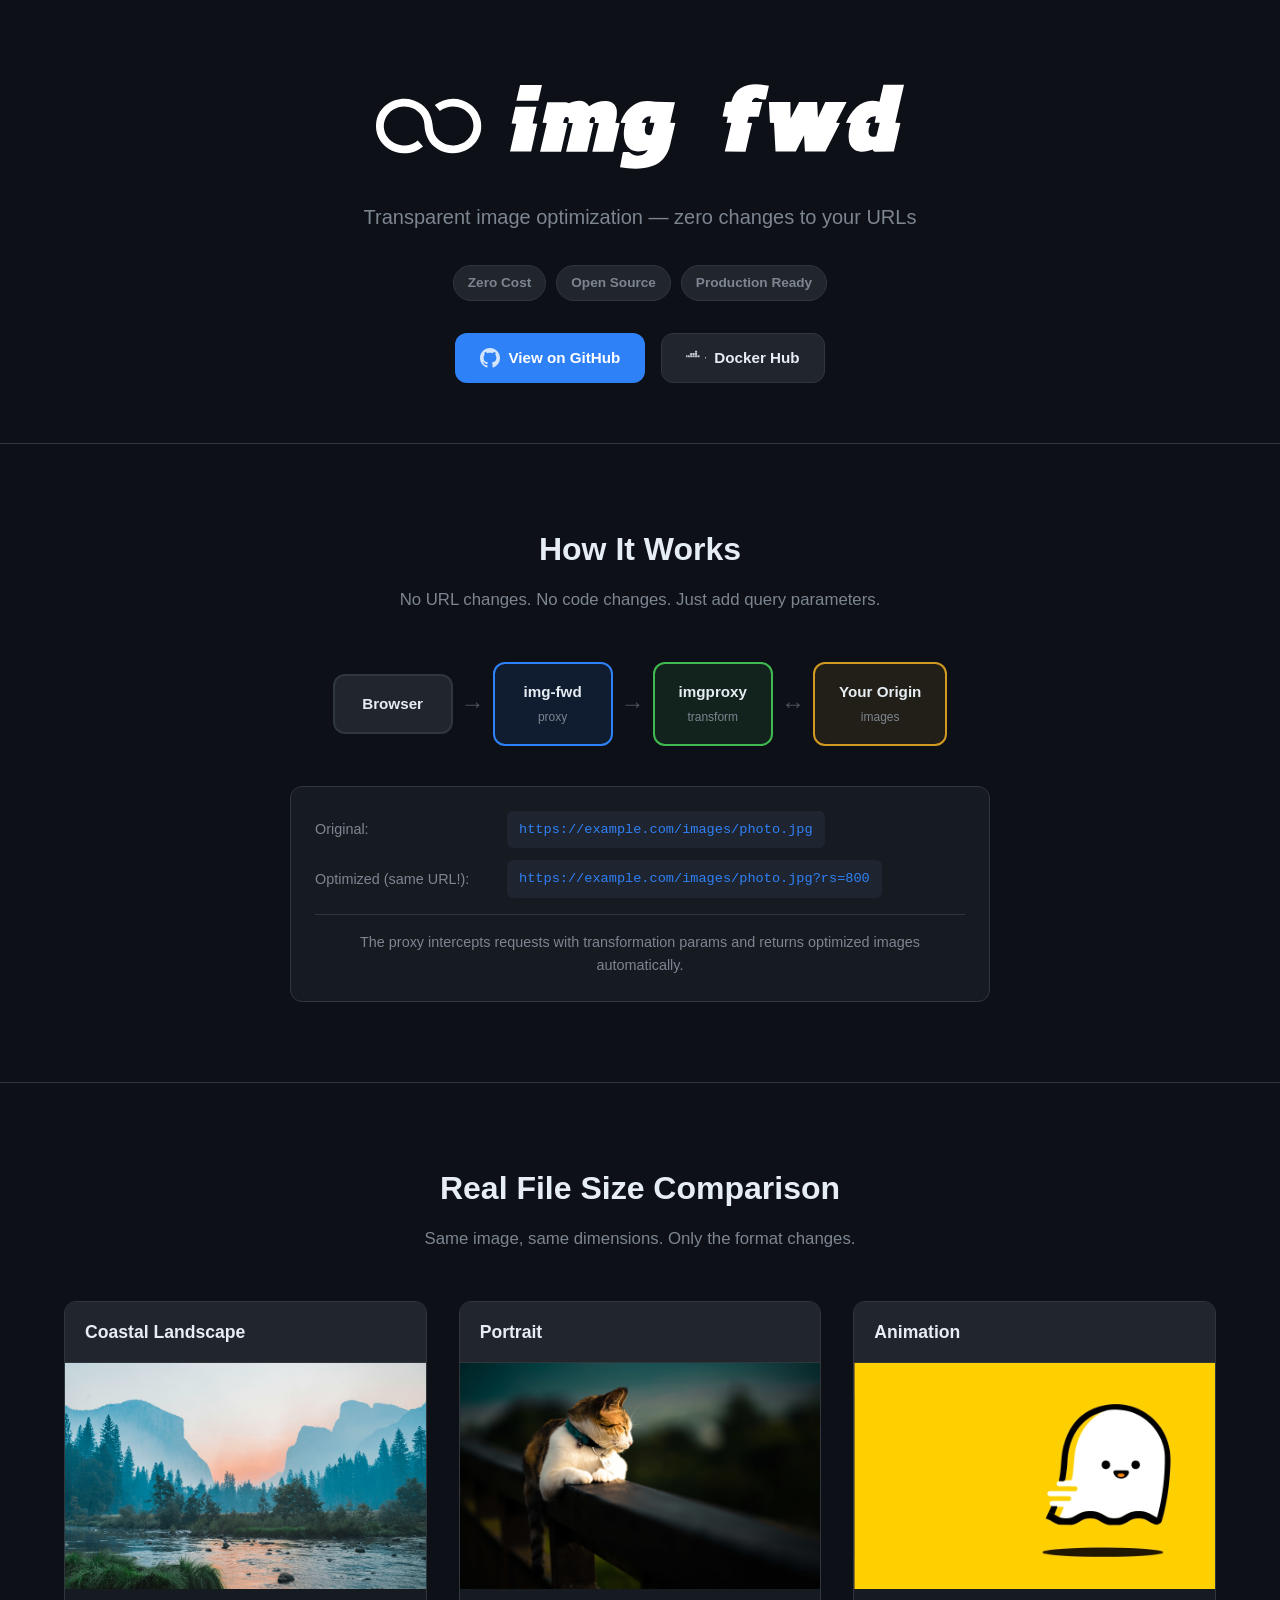
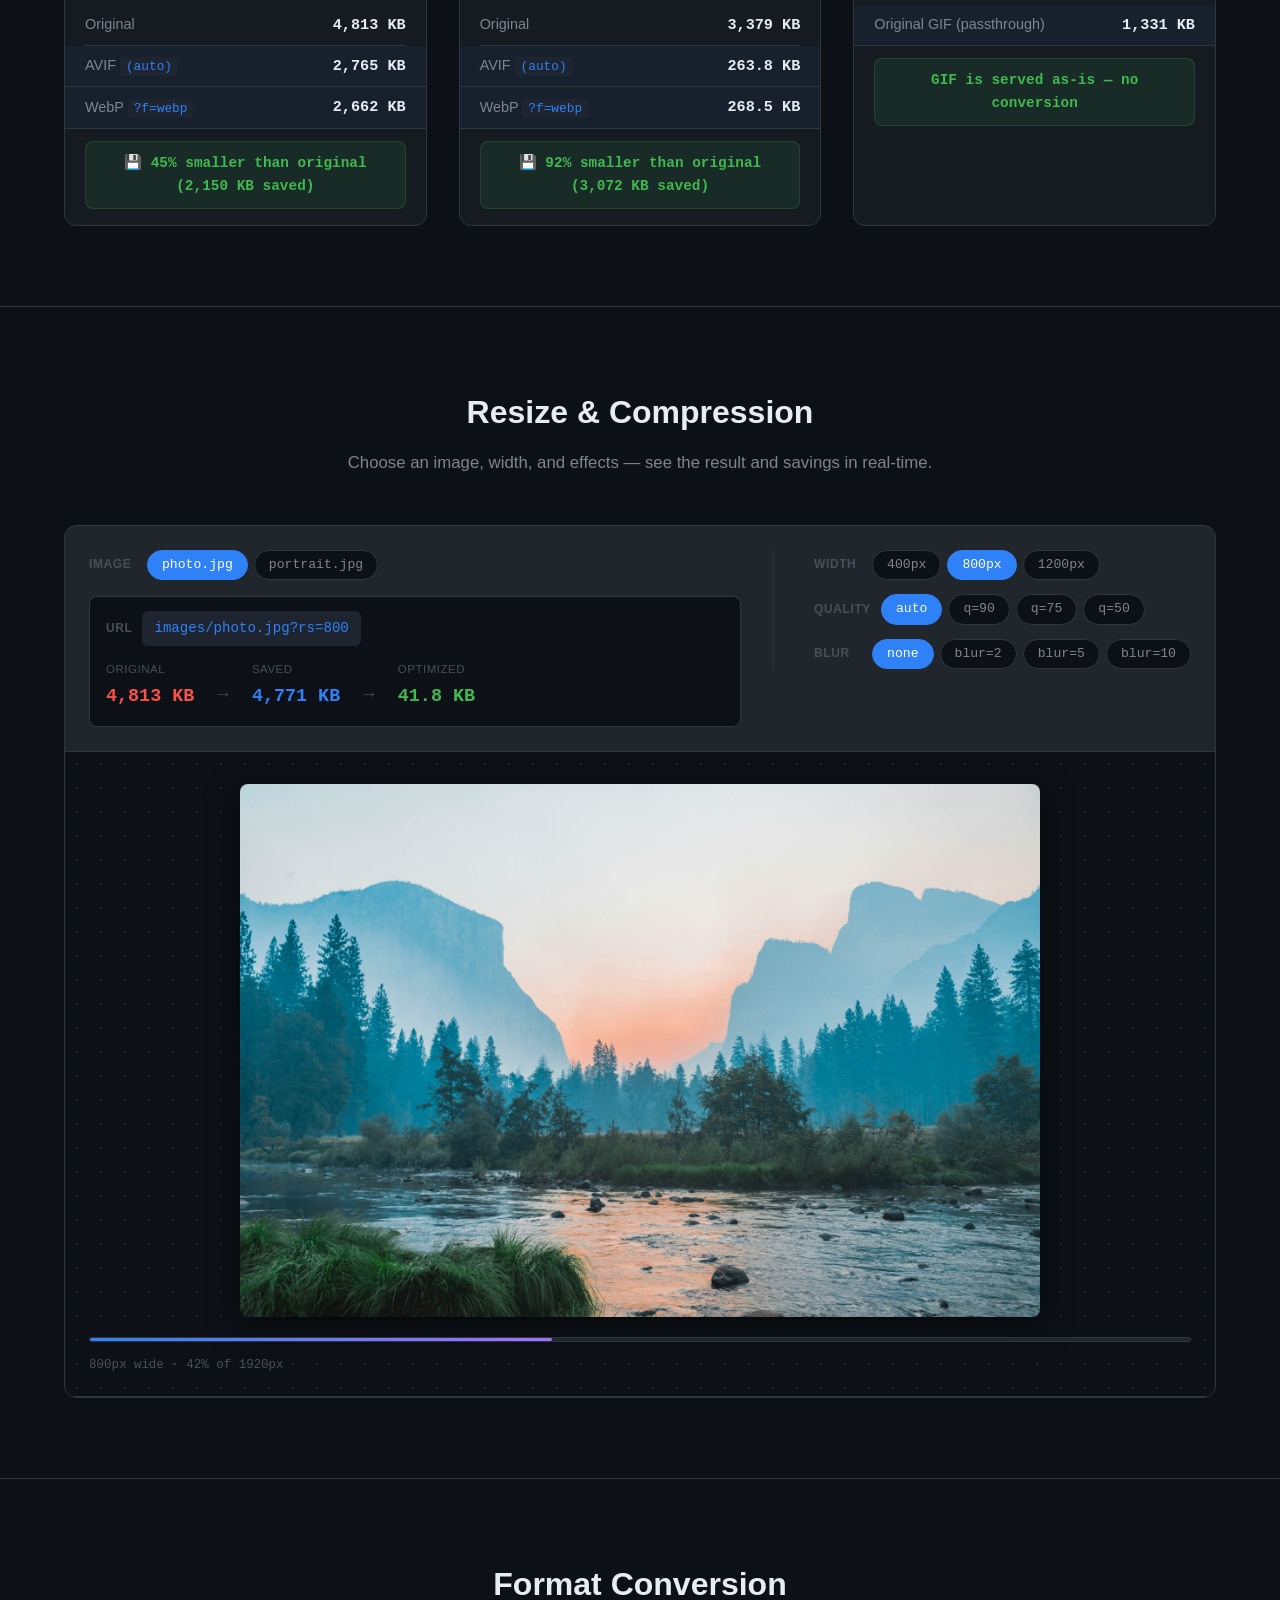
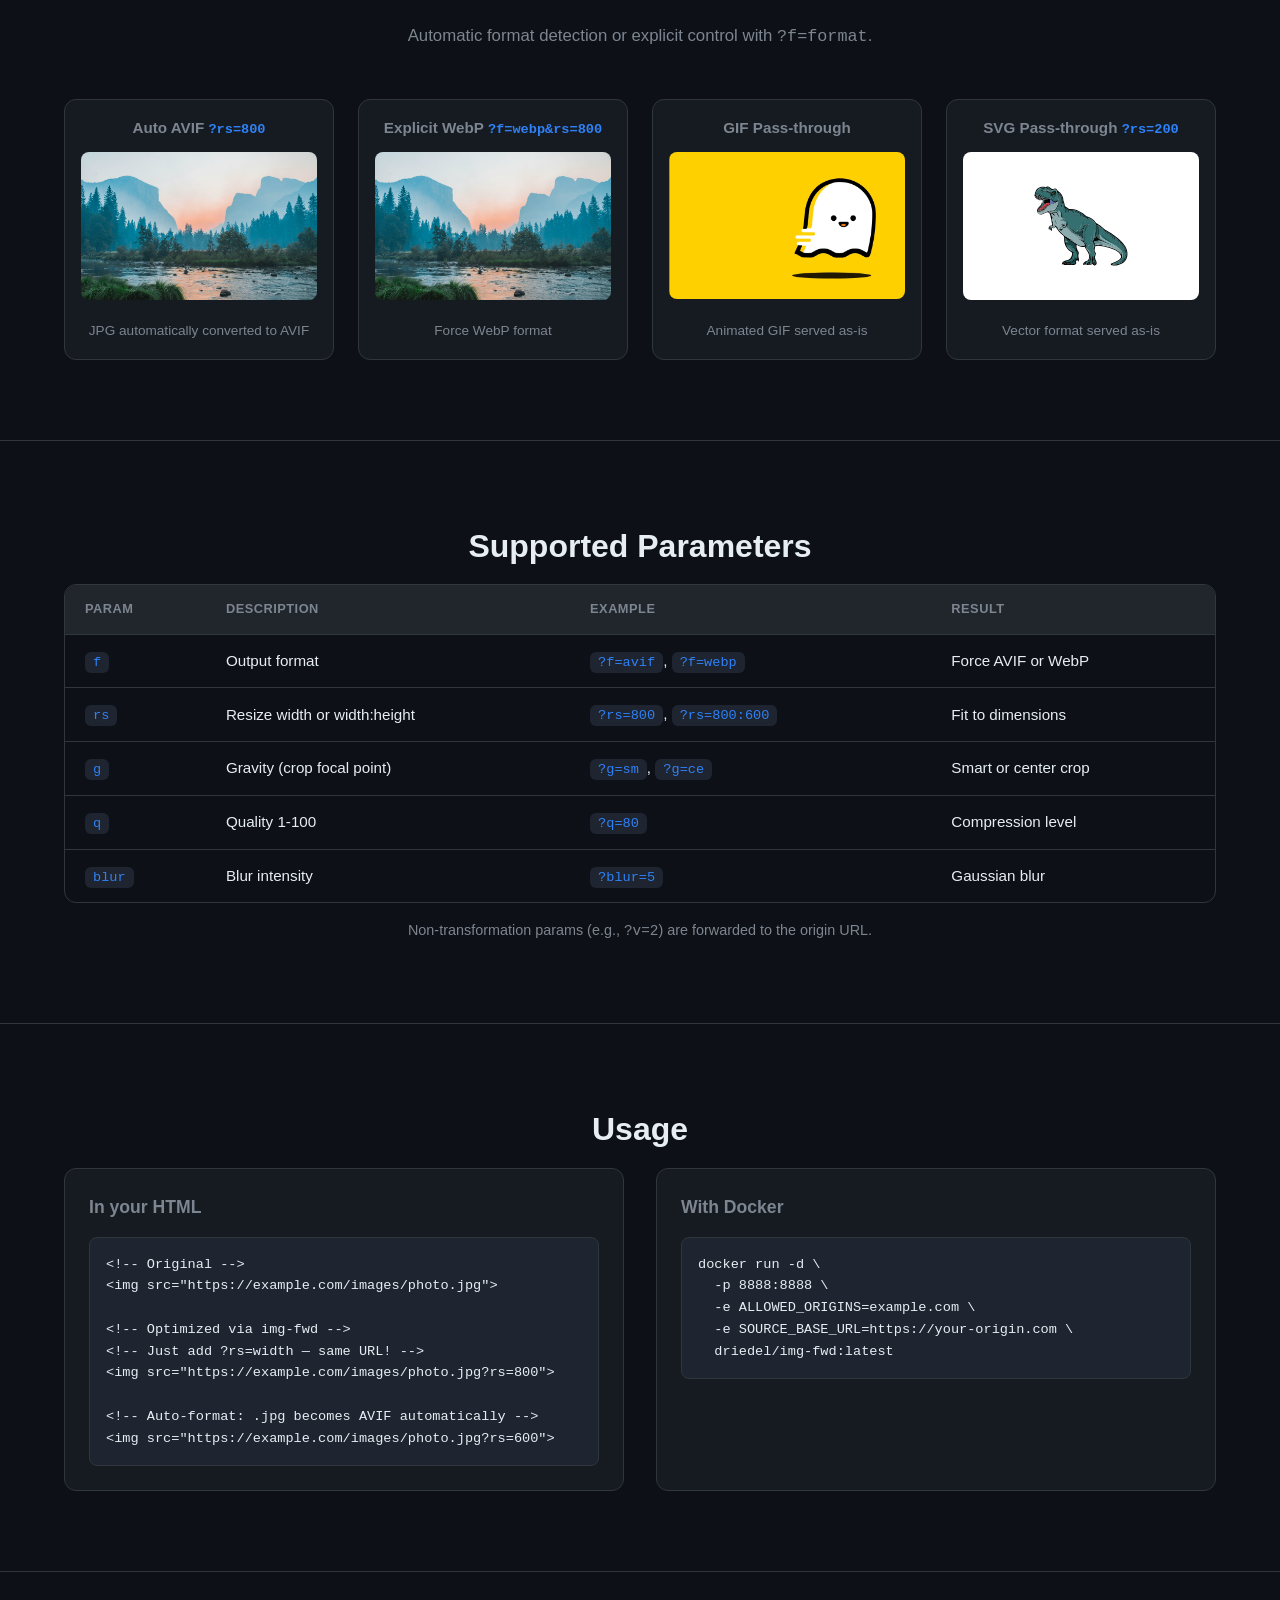
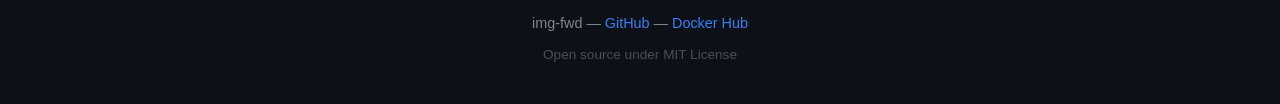
==== commit abcaf22e: "demo: add self-contained compose, real playground data and KB-only sizes Add docker-compose.demo.yml" ====
--- a/demo/app/index.html
+++ b/demo/app/index.html
@@ -88,17 +88,17 @@
             <div class="file-sizes">
               <div class="file-size-row">
                 <span class="file-label">Original</span>
-                <span class="file-value">4.7 MB</span>
+                <span class="file-value">4,813 KB</span>
               </div>
               <div class="file-size-row highlight">
                 <span class="file-label">AVIF <code>(auto)</code></span>
-                <span class="file-value">2.7 MB</span>
+                <span class="file-value">2,765 KB</span>
               </div>
               <div class="file-size-row highlight">
                 <span class="file-label">WebP <code>?f=webp</code></span>
-                <span class="file-value">2.6 MB</span>
-              </div>
-              <div class="file-savings">💾 45% smaller than original (2.1 MB saved)</div>
+                <span class="file-value">2,662 KB</span>
+              </div>
+              <div class="file-savings">💾 45% smaller than original (2,150 KB saved)</div>
             </div>
           </div>
 
@@ -113,7 +113,7 @@
             <div class="file-sizes">
               <div class="file-size-row">
                 <span class="file-label">Original</span>
-                <span class="file-value">3.3 MB</span>
+                <span class="file-value">3,379 KB</span>
               </div>
               <div class="file-size-row highlight">
                 <span class="file-label">AVIF <code>(auto)</code></span>
@@ -123,7 +123,7 @@
                 <span class="file-label">WebP <code>?f=webp</code></span>
                 <span class="file-value">268.5 KB</span>
               </div>
-              <div class="file-savings">💾 92% smaller than original (3.0 MB saved)</div>
+              <div class="file-savings">💾 92% smaller than original (3,072 KB saved)</div>
             </div>
           </div>
 
@@ -138,7 +138,7 @@
             <div class="file-sizes">
               <div class="file-size-row highlight">
                 <span class="file-label">Original GIF (passthrough)</span>
-                <span class="file-value">1.3 MB</span>
+                <span class="file-value">1,331 KB</span>
               </div>
               <div class="file-savings" id="savings-gif">GIF is served as-is — no conversion</div>
             </div>
@@ -172,17 +172,17 @@
                 <div class="info-stats-row">
                   <div class="info-stat-item">
                     <span class="info-stat-label">Original</span>
-                    <span class="info-stat-val danger" id="stat-orig">4.7 MB</span>
+                    <span class="info-stat-val danger" id="stat-orig">4,813 KB</span>
+                  </div>
+                  <span class="info-stat-sep">→</span>
+                  <div class="info-stat-item">
+                    <span class="info-stat-label">Saved</span>
+                    <span class="info-stat-val accent" id="stat-savings">4,771 KB</span>
                   </div>
                   <span class="info-stat-sep">→</span>
                   <div class="info-stat-item">
                     <span class="info-stat-label">Optimized</span>
                     <span class="info-stat-val success" id="stat-opt">41.8 KB</span>
-                  </div>
-                  <span class="info-stat-sep">→</span>
-                  <div class="info-stat-item">
-                    <span class="info-stat-label">Reduction</span>
-                    <span class="info-stat-val accent" id="stat-savings">99%</span>
                   </div>
                 </div>
               </div>
--- a/demo/app/css/styles.css
+++ b/demo/app/css/styles.css
@@ -1,1112 +1 @@
-/* ========================================
-   img-fwd Demo — Stylesheet
-   Modern, clean, responsive
-   ======================================== */
-
-:root {
-  --bg-primary: #0d1117;
-  --bg-secondary: #161b22;
-  --bg-tertiary: #21262d;
-  --border-color: #30363d;
-  --text-primary: #e6edf3;
-  --text-secondary: #7d8590;
-  --text-muted: #484f58;
-  --accent: #2f81f7;
-  --accent-hover: #388bfd;
-  --success: #3fb950;
-  --warning: #d29922;
-  --danger: #f85149;
-  --code-bg: #1e2530;
-  --font-mono: 'SFMono-Regular', Consolas, 'Liberation Mono', Menlo, monospace;
-  --font-sans: -apple-system, BlinkMacSystemFont, 'Segoe UI', Roboto, Helvetica, Arial, sans-serif;
-  --radius: 12px;
-  --shadow: 0 8px 24px rgba(0, 0, 0, 0.4);
-}
-
-* { box-sizing: border-box; margin: 0; padding: 0; }
-
-html { scroll-behavior: smooth; }
-
-body {
-  font-family: var(--font-sans);
-  background: var(--bg-primary);
-  color: var(--text-primary);
-  line-height: 1.6;
-  -webkit-font-smoothing: antialiased;
-}
-
-.container {
-  max-width: 1200px;
-  margin: 0 auto;
-  padding: 0 24px;
-}
-
-/* ========================================
-   Hero
-   ======================================== */
-
-.hero {
-  padding: 80px 0 60px;
-  text-align: center;
-  border-bottom: 1px solid var(--border-color);
-}
-
-.logo {
-  max-width: 550px;
-  width: 80%;
-  margin-bottom: 20px;
-}
-
-.hero h1 {
-  font-size: 3rem;
-  font-weight: 700;
-  margin-bottom: 12px;
-  background: linear-gradient(90deg, var(--accent), #a371f7);
-  -webkit-background-clip: text;
-  -webkit-text-fill-color: transparent;
-  background-clip: text;
-}
-
-.tagline {
-  font-size: 1.25rem;
-  color: var(--text-secondary);
-  margin-bottom: 32px;
-}
-
-.badges {
-  display: flex;
-  gap: 10px;
-  justify-content: center;
-  margin-bottom: 32px;
-  flex-wrap: wrap;
-}
-
-.badge {
-  display: inline-block;
-  padding: 6px 14px;
-  border-radius: 20px;
-  font-size: 0.85rem;
-  font-weight: 600;
-  background: var(--bg-tertiary);
-  color: var(--text-secondary);
-  border: 1px solid var(--border-color);
-}
-
-.cta-links {
-  display: flex;
-  gap: 16px;
-  justify-content: center;
-  flex-wrap: wrap;
-}
-
-.btn {
-  display: inline-flex;
-  align-items: center;
-  gap: 8px;
-  padding: 12px 24px;
-  border-radius: var(--radius);
-  font-size: 0.95rem;
-  font-weight: 600;
-  text-decoration: none;
-  transition: all 0.2s ease;
-  border: 1px solid transparent;
-}
-
-.btn svg { opacity: 0.8; }
-
-.btn-primary {
-  background: var(--accent);
-  color: #fff;
-}
-
-.btn-primary:hover { background: var(--accent-hover); }
-
-.btn-secondary {
-  background: var(--bg-tertiary);
-  color: var(--text-primary);
-  border-color: var(--border-color);
-}
-
-.btn-secondary:hover { background: var(--border-color); }
-
-/* ========================================
-   Sections
-   ======================================== */
-
-.section {
-  padding: 80px 0;
-  border-bottom: 1px solid var(--border-color);
-}
-
-.section:last-of-type { border-bottom: none; }
-
-.section h2 {
-  font-size: 2rem;
-  margin-bottom: 12px;
-  text-align: center;
-}
-
-.section-desc {
-  text-align: center;
-  color: var(--text-secondary);
-  margin-bottom: 48px;
-  font-size: 1.05rem;
-}
-
-/* ========================================
-   Comparative Section
-   ======================================== */
-
-.comparison-grid {
-  display: grid;
-  grid-template-columns: repeat(auto-fit, minmax(340px, 1fr));
-  gap: 32px;
-}
-
-.comparison-card {
-  background: var(--bg-secondary);
-  border: 1px solid var(--border-color);
-  border-radius: var(--radius);
-  overflow: hidden;
-  transition: box-shadow 0.3s ease;
-}
-
-.comparison-card:hover { box-shadow: var(--shadow); }
-
-.card-header {
-  display: flex;
-  justify-content: space-between;
-  align-items: center;
-  padding: 16px 20px;
-  border-bottom: 1px solid var(--border-color);
-}
-
-.card-header h3 { font-size: 1.1rem; font-weight: 600; }
-
-.format-badge {
-  font-size: 0.75rem;
-  padding: 4px 10px;
-  border-radius: 6px;
-  background: rgba(47, 129, 247, 0.15);
-  color: var(--accent);
-  font-family: var(--font-mono);
-  font-weight: 600;
-}
-
-/* Before/After Slider */
-.before-after-slider {
-  position: relative;
-  width: 100%;
-  aspect-ratio: 16 / 10;
-  overflow: hidden;
-  background: var(--bg-tertiary);
-}
-
-.before-after-slider img {
-  position: absolute;
-  top: 0;
-  left: 0;
-  width: 100%;
-  height: 100%;
-  object-fit: cover;
-}
-
-.after-overlay {
-  position: absolute;
-  top: 0;
-  left: 0;
-  width: 50%;
-  height: 100%;
-  overflow: hidden;
-  border-right: 2px solid var(--accent);
-}
-
-.after-overlay img {
-  position: absolute;
-  top: 0;
-  left: 0;
-  width: 200%;  /* compensa o container de 50% */
-  height: 100%;
-  object-fit: cover;
-}
-
-.slider-input {
-  position: absolute;
-  top: 0;
-  left: 0;
-  width: 100%;
-  height: 100%;
-  opacity: 0;
-  cursor: ew-resize;
-  z-index: 10;
-}
-
-.slider-handle {
-  position: absolute;
-  top: 50%;
-  left: 50%;
-  transform: translate(-50%, -50%);
-  width: 40px;
-  height: 40px;
-  background: var(--accent);
-  border-radius: 50%;
-  display: flex;
-  align-items: center;
-  justify-content: center;
-  pointer-events: none;
-  z-index: 5;
-  box-shadow: 0 2px 8px rgba(0,0,0,0.4);
-}
-
-.slider-handle::before {
-  content: '◀ ▶';
-  font-size: 10px;
-  color: #fff;
-  letter-spacing: 2px;
-}
-
-/* Stats */
-.stats {
-  display: grid;
-  grid-template-columns: 1fr 1fr 1fr;
-  padding: 16px 20px;
-  gap: 16px;
-}
-
-.stat {
-  display: flex;
-  flex-direction: column;
-  align-items: center;
-  text-align: center;
-}
-
-.stat-label {
-  font-size: 0.8rem;
-  color: var(--text-secondary);
-  text-transform: uppercase;
-  letter-spacing: 0.5px;
-  margin-bottom: 4px;
-}
-
-.stat-size, .stat-value {
-  font-family: var(--font-mono);
-  font-size: 1.1rem;
-  font-weight: 600;
-  color: var(--text-primary);
-}
-
-.savings-stat .stat-value { color: var(--success); }
-
-/* ========================================
-   Gallery
-   ======================================== */
-
-.gallery-category { margin-bottom: 60px; }
-
-.gallery-category:last-child { margin-bottom: 0; }
-
-.gallery-category h3 {
-  font-size: 1.3rem;
-  margin-bottom: 24px;
-  padding-left: 12px;
-  border-left: 3px solid var(--accent);
-}
-
-.gallery-grid {
-  display: grid;
-  grid-template-columns: repeat(auto-fit, minmax(280px, 1fr));
-  gap: 24px;
-}
-
-.gallery-item {
-  background: var(--bg-secondary);
-  border: 1px solid var(--border-color);
-  border-radius: var(--radius);
-  overflow: hidden;
-  transition: box-shadow 0.3s ease;
-}
-
-.gallery-item:hover { box-shadow: var(--shadow); }
-
-.gallery-item img {
-  width: 100%;
-  aspect-ratio: 16 / 10;
-  object-fit: cover;
-  display: block;
-  background: var(--bg-tertiary);
-}
-
-.gallery-item code {
-  display: block;
-  padding: 12px 16px;
-  font-family: var(--font-mono);
-  font-size: 0.85rem;
-  background: var(--bg-tertiary);
-  border-top: 1px solid var(--border-color);
-  color: var(--accent);
-}
-
-.dim-label {
-  display: block;
-  padding: 6px 16px 12px;
-  font-size: 0.85rem;
-  color: var(--text-secondary);
-}
-
-/* ========================================
-   Reference Table
-   ======================================== */
-
-.param-table-wrapper {
-  overflow-x: auto;
-  border: 1px solid var(--border-color);
-  border-radius: var(--radius);
-  margin-bottom: 16px;
-}
-
-.param-table {
-  width: 100%;
-  border-collapse: collapse;
-  font-size: 0.95rem;
-}
-
-.param-table th,
-.param-table td {
-  padding: 14px 20px;
-  text-align: left;
-  border-bottom: 1px solid var(--border-color);
-}
-
-.param-table th {
-  background: var(--bg-tertiary);
-  font-weight: 600;
-  color: var(--text-secondary);
-  text-transform: uppercase;
-  font-size: 0.8rem;
-  letter-spacing: 0.5px;
-}
-
-.param-table tr:last-child td { border-bottom: none; }
-
-.param-table tbody tr:hover { background: rgba(47, 129, 247, 0.05); }
-
-.param-table code {
-  font-family: var(--font-mono);
-  font-size: 0.85rem;
-  background: var(--code-bg);
-  padding: 3px 8px;
-  border-radius: 6px;
-  color: var(--accent);
-}
-
-.table-note {
-  text-align: center;
-  color: var(--text-secondary);
-  font-size: 0.9rem;
-}
-
-/* ========================================
-   Snippets
-   ======================================== */
-
-.snippet-grid {
-  display: grid;
-  grid-template-columns: repeat(auto-fit, minmax(400px, 1fr));
-  gap: 32px;
-}
-
-.snippet-card {
-  background: var(--bg-secondary);
-  border: 1px solid var(--border-color);
-  border-radius: var(--radius);
-  padding: 24px;
-}
-
-.snippet-card h3 {
-  font-size: 1.1rem;
-  margin-bottom: 16px;
-  color: var(--text-secondary);
-}
-
-.code-block {
-  background: var(--code-bg);
-  border: 1px solid var(--border-color);
-  border-radius: 8px;
-  padding: 16px;
-  overflow-x: auto;
-  font-family: var(--font-mono);
-  font-size: 0.85rem;
-  line-height: 1.6;
-  color: var(--text-primary);
-}
-
-.code-block code {
-  font-family: inherit;
-  color: inherit;
-}
-
-/* Syntax highlighting simulation */
-.code-block .comment { color: var(--text-muted); }
-
-/* ========================================
-   Footer
-   ======================================== */
-
-.footer {
-  padding: 40px 0;
-  text-align: center;
-  border-top: 1px solid var(--border-color);
-  color: var(--text-secondary);
-  font-size: 0.9rem;
-}
-
-.footer a {
-  color: var(--accent);
-  text-decoration: none;
-}
-
-.footer a:hover { text-decoration: underline; }
-
-.copyright {
-  margin-top: 8px;
-  font-size: 0.85rem;
-  color: var(--text-muted);
-}
-
-/* ========================================
-   How It Works Section
-   ======================================== */
-
-.how-it-works { text-align: center; }
-
-.architecture-diagram {
-  display: flex;
-  justify-content: center;
-  align-items: center;
-  gap: 8px;
-  margin: 40px 0;
-  flex-wrap: wrap;
-}
-
-.arch-step {
-  display: flex;
-  align-items: center;
-  gap: 8px;
-}
-
-.arch-box {
-  background: var(--bg-tertiary);
-  border: 2px solid var(--border-color);
-  border-radius: var(--radius);
-  padding: 16px 24px;
-  font-weight: 600;
-  font-size: 0.95rem;
-  min-width: 120px;
-  text-align: center;
-}
-
-.arch-box small {
-  display: block;
-  font-size: 0.75rem;
-  color: var(--text-secondary);
-  font-weight: 400;
-  margin-top: 4px;
-}
-
-.arch-proxy {
-  border-color: var(--accent);
-  background: rgba(47, 129, 247, 0.1);
-}
-
-.arch-imgproxy {
-  border-color: var(--success);
-  background: rgba(63, 185, 80, 0.1);
-}
-
-.arch-origin {
-  border-color: var(--warning);
-  background: rgba(210, 153, 34, 0.1);
-}
-
-.arch-arrow {
-  font-size: 1.5rem;
-  color: var(--text-muted);
-}
-
-.url-examples {
-  background: var(--bg-secondary);
-  border: 1px solid var(--border-color);
-  border-radius: var(--radius);
-  padding: 24px;
-  max-width: 700px;
-  margin: 0 auto;
-  text-align: left;
-}
-
-.url-example {
-  display: flex;
-  align-items: center;
-  gap: 12px;
-  margin-bottom: 12px;
-  flex-wrap: wrap;
-}
-
-.url-example:last-child { margin-bottom: 0; }
-
-.url-label {
-  font-size: 0.9rem;
-  color: var(--text-secondary);
-  min-width: 180px;
-  font-weight: 500;
-}
-
-.url-code {
-  font-family: var(--font-mono);
-  font-size: 0.85rem;
-  background: var(--code-bg);
-  padding: 8px 12px;
-  border-radius: 6px;
-  color: var(--accent);
-  word-break: break-all;
-}
-
-.url-note {
-  margin-top: 16px;
-  padding-top: 16px;
-  border-top: 1px solid var(--border-color);
-  font-size: 0.9rem;
-  color: var(--text-secondary);
-  text-align: center;
-}
-
-/* ========================================
-   File Comparison Section
-   ======================================== */
-
-.file-comparison-grid {
-  display: grid;
-  grid-template-columns: repeat(auto-fit, minmax(350px, 1fr));
-  gap: 32px;
-}
-
-.file-card {
-  background: var(--bg-secondary);
-  border: 1px solid var(--border-color);
-  border-radius: var(--radius);
-  overflow: hidden;
-  transition: box-shadow 0.3s ease;
-}
-
-.file-card:hover { box-shadow: var(--shadow); }
-
-.file-card-header {
-  display: flex;
-  justify-content: space-between;
-  align-items: center;
-  padding: 16px 20px;
-  border-bottom: 1px solid var(--border-color);
-  background: var(--bg-tertiary);
-}
-
-.file-card-header h3 { font-size: 1.1rem; font-weight: 600; }
-
-.file-tag {
-  font-size: 0.8rem;
-  padding: 4px 10px;
-  border-radius: 6px;
-  background: rgba(248, 81, 73, 0.15);
-  color: var(--danger);
-  font-family: var(--font-mono);
-  font-weight: 600;
-}
-
-.file-preview {
-  width: 100%;
-  aspect-ratio: 16 / 10;
-  overflow: hidden;
-  background: var(--bg-tertiary);
-}
-
-.file-preview img {
-  width: 100%;
-  height: 100%;
-  object-fit: cover;
-  display: block;
-}
-
-.file-sizes {
-  padding: 16px 20px;
-}
-
-.file-size-row {
-  display: flex;
-  justify-content: space-between;
-  align-items: center;
-  padding: 8px 0;
-  border-bottom: 1px solid var(--border-color);
-}
-
-.file-size-row:last-child { border-bottom: none; }
-
-.file-size-row.highlight {
-  background: rgba(47, 129, 247, 0.05);
-  margin: 0 -20px;
-  padding: 8px 20px;
-}
-
-.file-label {
-  font-size: 0.9rem;
-  color: var(--text-secondary);
-}
-
-.file-label code {
-  font-family: var(--font-mono);
-  font-size: 0.8rem;
-  background: var(--code-bg);
-  padding: 2px 6px;
-  border-radius: 4px;
-  color: var(--accent);
-}
-
-.file-value {
-  font-family: var(--font-mono);
-  font-size: 0.95rem;
-  font-weight: 600;
-  color: var(--text-primary);
-}
-
-.file-savings {
-  margin-top: 12px;
-  padding: 10px;
-  border-radius: 8px;
-  background: rgba(63, 185, 80, 0.1);
-  border: 1px solid rgba(63, 185, 80, 0.2);
-  text-align: center;
-  font-weight: 600;
-  color: var(--success);
-  font-family: var(--font-mono);
-  font-size: 0.9rem;
-}
-
-/* ========================================
-   Resize Gallery
-   ======================================== */
-
-.resize-category { margin-bottom: 60px; }
-.resize-category:last-child { margin-bottom: 0; }
-
-.resize-category h3 {
-  font-size: 1.2rem;
-  margin-bottom: 20px;
-  padding-left: 12px;
-  border-left: 3px solid var(--accent);
-  color: var(--text-secondary);
-}
-
-.resize-grid {
-  display: grid;
-  grid-template-columns: repeat(auto-fit, minmax(220px, 1fr));
-  gap: 20px;
-}
-
-.resize-item {
-  background: var(--bg-secondary);
-  border: 1px solid var(--border-color);
-  border-radius: var(--radius);
-  overflow: hidden;
-  transition: box-shadow 0.3s ease;
-}
-
-.resize-item:hover { box-shadow: var(--shadow); }
-
-.resize-item img {
-  width: 100%;
-  aspect-ratio: 16 / 10;
-  object-fit: cover;
-  display: block;
-  background: var(--bg-tertiary);
-}
-
-.resize-info {
-  padding: 12px 16px;
-}
-
-.resize-info code {
-  display: block;
-  font-family: var(--font-mono);
-  font-size: 0.85rem;
-  color: var(--accent);
-  margin-bottom: 4px;
-}
-
-.resize-size {
-  display: block;
-  font-family: var(--font-mono);
-  font-size: 0.9rem;
-  color: var(--success);
-  font-weight: 600;
-  margin-bottom: 2px;
-}
-
-.resize-dim {
-  display: block;
-  font-size: 0.8rem;
-  color: var(--text-secondary);
-}
-
-/* ========================================
-   Format Gallery
-   ======================================== */
-
-.format-grid {
-  display: grid;
-  grid-template-columns: repeat(auto-fit, minmax(260px, 1fr));
-  gap: 24px;
-}
-
-.format-item {
-  background: var(--bg-secondary);
-  border: 1px solid var(--border-color);
-  border-radius: var(--radius);
-  overflow: hidden;
-  padding: 16px;
-  text-align: center;
-}
-
-.format-item h4 {
-  font-size: 0.95rem;
-  margin-bottom: 12px;
-  color: var(--text-secondary);
-}
-
-.format-item h4 code {
-  font-family: var(--font-mono);
-  color: var(--accent);
-  font-size: 0.85rem;
-}
-
-.format-item img {
-  width: 100%;
-  aspect-ratio: 16 / 10;
-  object-fit: cover;
-  border-radius: 8px;
-  margin-bottom: 10px;
-  background: var(--bg-tertiary);
-}
-
-.format-note {
-  font-size: 0.85rem;
-  color: var(--text-secondary);
-}
-
-/* ========================================
-   Interactive Playground
-   ======================================== */
-
-.playground-card {
-  background: var(--bg-secondary);
-  border: 1px solid var(--border-color);
-  border-radius: var(--radius);
-  overflow: hidden;
-}
-
-.playground-header {
-  display: flex;
-  gap: 32px;
-  padding: 24px;
-  border-bottom: 1px solid var(--border-color);
-  background: var(--bg-tertiary);
-  align-items: flex-start;
-}
-
-.playground-header-left {
-  flex: 1;
-  min-width: 0;
-  display: flex;
-  flex-direction: column;
-  gap: 16px;
-}
-
-.playground-header-right {
-  flex-shrink: 0;
-  display: flex;
-  flex-direction: column;
-  gap: 14px;
-  padding-left: 40px;
-  border-left: 1px solid var(--border-color);
-  min-width: 340px;
-}
-
-.control-group {
-  display: flex;
-  align-items: center;
-  gap: 10px;
-  flex-wrap: wrap;
-}
-
-.control-label {
-  font-size: 0.75rem;
-  color: var(--text-muted);
-  font-weight: 600;
-  text-transform: uppercase;
-  letter-spacing: 0.6px;
-  min-width: 48px;
-  flex-shrink: 0;
-}
-
-.control-pills {
-  display: flex;
-  gap: 6px;
-  flex-wrap: wrap;
-}
-
-.pill {
-  padding: 5px 14px;
-  border-radius: 20px;
-  font-size: 0.82rem;
-  font-weight: 500;
-  cursor: pointer;
-  border: 1px solid var(--border-color);
-  background: var(--bg-primary);
-  color: var(--text-secondary);
-  font-family: var(--font-mono);
-  transition: border-color 0.15s ease, color 0.15s ease, background 0.15s ease;
-  line-height: 1.4;
-}
-
-.pill:hover {
-  border-color: var(--accent);
-  color: var(--accent);
-}
-
-.pill.active {
-  background: var(--accent);
-  border-color: var(--accent);
-  color: #fff;
-}
-
-.playground-preview {
-  padding: 32px 24px 20px;
-  background: var(--bg-primary);
-  background-image: radial-gradient(var(--bg-tertiary) 1px, transparent 1px);
-  background-size: 24px 24px;
-  display: flex;
-  flex-direction: column;
-  align-items: center;
-  gap: 20px;
-  min-height: 340px;
-  border-bottom: 1px solid var(--border-color);
-}
-
-.preview-frame {
-  width: 100%;
-  display: flex;
-  justify-content: center;
-  align-items: flex-start;
-}
-
-#playground-img {
-  display: block;
-  height: auto;
-  max-width: 100%;
-  max-height: 560px;
-  object-fit: contain;
-  border-radius: 8px;
-  box-shadow: 0 8px 32px rgba(0, 0, 0, 0.6);
-  transition: width 0.4s cubic-bezier(0.4, 0, 0.2, 1), opacity 0.25s ease;
-}
-
-.size-indicator {
-  width: 100%;
-}
-
-.size-bar {
-  width: 100%;
-  height: 5px;
-  background: var(--bg-tertiary);
-  border: 1px solid var(--border-color);
-  border-radius: 3px;
-  overflow: hidden;
-  margin-bottom: 8px;
-}
-
-.size-bar-fill {
-  height: 100%;
-  background: linear-gradient(90deg, var(--accent), #a371f7);
-  border-radius: 3px;
-  transition: width 0.4s cubic-bezier(0.4, 0, 0.2, 1);
-}
-
-.size-bar-label {
-  font-size: 0.78rem;
-  color: var(--text-muted);
-  font-family: var(--font-mono);
-}
-
-.info-panel {
-  background: var(--bg-primary);
-  border: 1px solid var(--border-color);
-  border-radius: 8px;
-  padding: 14px 16px;
-  display: flex;
-  flex-direction: column;
-  gap: 14px;
-}
-
-.info-url-row {
-  display: flex;
-  align-items: center;
-  gap: 10px;
-  flex-wrap: wrap;
-}
-
-.info-url-label {
-  font-size: 0.75rem;
-  color: var(--text-muted);
-  text-transform: uppercase;
-  letter-spacing: 0.6px;
-  font-weight: 600;
-}
-
-.info-url-code {
-  font-family: var(--font-mono);
-  font-size: 0.88rem;
-  background: var(--code-bg);
-  padding: 6px 12px;
-  border-radius: 6px;
-  color: var(--accent);
-  word-break: break-all;
-}
-
-.info-stats-row {
-  display: flex;
-  align-items: center;
-  gap: 20px;
-  flex-wrap: wrap;
-}
-
-.info-stat-item {
-  display: flex;
-  flex-direction: column;
-  gap: 4px;
-}
-
-.info-stat-label {
-  font-size: 0.72rem;
-  color: var(--text-muted);
-  text-transform: uppercase;
-  letter-spacing: 0.5px;
-}
-
-.info-stat-val {
-  font-family: var(--font-mono);
-  font-size: 1.15rem;
-  font-weight: 700;
-}
-
-.info-stat-val.danger  { color: var(--danger); }
-.info-stat-val.success { color: var(--success); }
-.info-stat-val.accent  { color: var(--accent); }
-
-.info-stat-sep {
-  color: var(--text-muted);
-  font-size: 1.1rem;
-  margin-top: 16px;
-}
-
-/* ========================================
-   Effects Gallery
-   ======================================== */
-
-.effects-category { margin-bottom: 50px; }
-.effects-category:last-child { margin-bottom: 0; }
-
-.effects-category h3 {
-  font-size: 1.2rem;
-  margin-bottom: 20px;
-  padding-left: 12px;
-  border-left: 3px solid var(--accent);
-}
-
-.effects-grid {
-  display: grid;
-  grid-template-columns: repeat(auto-fit, minmax(260px, 1fr));
-  gap: 24px;
-}
-
-.effects-item {
-  background: var(--bg-secondary);
-  border: 1px solid var(--border-color);
-  border-radius: var(--radius);
-  overflow: hidden;
-  transition: box-shadow 0.3s ease;
-}
-
-.effects-item:hover { box-shadow: var(--shadow); }
-
-.effects-item img {
-  width: 100%;
-  aspect-ratio: 4 / 3;
-  object-fit: cover;
-  display: block;
-  background: var(--bg-tertiary);
-}
-
-.effects-item code {
-  display: block;
-  padding: 10px 16px;
-  font-family: var(--font-mono);
-  font-size: 0.85rem;
-  color: var(--accent);
-  border-bottom: 1px solid var(--border-color);
-}
-
-.effects-item span {
-  display: block;
-  padding: 8px 16px 12px;
-  font-size: 0.85rem;
-  color: var(--text-secondary);
-}
-
-/* ========================================
-   Responsive
-   ======================================== */
-
-@media (max-width: 768px) {
-  .hero { padding: 48px 0 40px; }
-  .hero h1 { font-size: 2rem; }
-  .tagline { font-size: 1rem; }
-  .ascii-logo { font-size: 7px; }
-  
-  .section { padding: 48px 0; }
-  .section h2 { font-size: 1.5rem; }
-  
-  .comparison-grid { grid-template-columns: 1fr; }
-  .gallery-grid { grid-template-columns: 1fr; }
-  .snippet-grid { grid-template-columns: 1fr; }
-
-  .playground-header { flex-direction: column; gap: 20px; padding: 16px; }
-  .playground-header-right { padding-left: 0; border-left: none; border-top: 1px solid var(--border-color); padding-top: 16px; }
-  .control-group { gap: 8px; }
-  .playground-preview { padding: 20px 16px 16px; min-height: 240px; }
-  .info-stats-row { gap: 14px; }
-  
-  .stats { grid-template-columns: 1fr; gap: 12px; }
-  .stat { flex-direction: row; justify-content: space-between; }
-  
-  .param-table th,
-  .param-table td { padding: 10px 14px; }
-}
-
-/* ========================================
-   Animations
-   ======================================== */
-
-@keyframes fadeIn {
-  from { opacity: 0; transform: translateY(20px); }
-  to { opacity: 1; transform: translateY(0); }
-}
-
-.section {
-  animation: fadeIn 0.6s ease-out;
-}
+.badge,.dim-label,.format-item h4,.format-note,.param-table th,.resize-dim,.tagline{color:var(--text-secondary)}.btn,.footer a{text-decoration:none}.arch-box,.footer,.hero,.how-it-works,.section h2,.section-desc,.stat,.table-note{text-align:center}.after-overlay,.after-overlay img,.before-after-slider img,.slider-input{height:100%;position:absolute}:root{--bg-primary:#0d1117;--bg-secondary:#161b22;--bg-tertiary:#21262d;--border-color:#30363d;--text-primary:#e6edf3;--text-secondary:#7d8590;--text-muted:#484f58;--accent:#2f81f7;--accent-hover:#388bfd;--success:#3fb950;--warning:#d29922;--danger:#f85149;--code-bg:#1e2530;--font-mono:'SFMono-Regular',Consolas,'Liberation Mono',Menlo,monospace;--font-sans:-apple-system,BlinkMacSystemFont,'Segoe UI',Roboto,Helvetica,Arial,sans-serif;--radius:12px;--shadow:0 8px 24px rgba(0, 0, 0, 0.4)}*{box-sizing:border-box;margin:0;padding:0}html{scroll-behavior:smooth}body{font-family:var(--font-sans);background:var(--bg-primary);color:var(--text-primary);line-height:1.6;-webkit-font-smoothing:antialiased}.container{max-width:1200px;margin:0 auto;padding:0 24px}.hero{padding:80px 0 60px;border-bottom:1px solid var(--border-color)}.logo{max-width:550px;width:80%;margin-bottom:20px}.badges,.tagline{margin-bottom:32px}.hero h1{font-size:3rem;font-weight:700;margin-bottom:12px;background:linear-gradient(90deg,var(--accent),#a371f7);-webkit-background-clip:text;-webkit-text-fill-color:transparent;background-clip:text}.arch-box,.badge,.btn,.format-badge,.param-table th,.stat-size,.stat-value{font-weight:600}.tagline{font-size:1.25rem}.badges{display:flex;gap:10px;justify-content:center;flex-wrap:wrap}.badge{display:inline-block;padding:6px 14px;border-radius:20px;font-size:.85rem;background:var(--bg-tertiary);border:1px solid var(--border-color)}.cta-links{display:flex;gap:16px;justify-content:center;flex-wrap:wrap}.btn{display:inline-flex;align-items:center;gap:8px;padding:12px 24px;border-radius:var(--radius);font-size:.95rem;transition:.2s;border:1px solid transparent}.btn svg{opacity:.8}.btn-primary,.pill.active{background:var(--accent);color:#fff}.btn-primary:hover{background:var(--accent-hover)}.btn-secondary{background:var(--bg-tertiary);color:var(--text-primary);border-color:var(--border-color)}.card-header,.effects-item code,.param-table td,.param-table th,.playground-preview,.section{border-bottom:1px solid var(--border-color)}.footer,.gallery-item code{border-top:1px solid var(--border-color)}.btn-secondary:hover{background:var(--border-color)}.file-size-row.highlight,.param-table tbody tr:hover{background:rgba(47,129,247,.05)}.section{padding:80px 0;animation:.6s ease-out fadeIn}.file-size-row:last-child,.param-table tr:last-child td,.section:last-of-type{border-bottom:none}.section h2{font-size:2rem;margin-bottom:12px}.section-desc{color:var(--text-secondary);margin-bottom:48px;font-size:1.05rem}.format-badge,.gallery-item code,.param-table code{color:var(--accent);font-family:var(--font-mono)}.comparison-grid{display:grid;grid-template-columns:repeat(auto-fit,minmax(340px,1fr));gap:32px}.comparison-card,.effects-item,.file-card,.gallery-item,.resize-item{background:var(--bg-secondary);border:1px solid var(--border-color);border-radius:var(--radius);overflow:hidden;transition:box-shadow .3s}.comparison-card:hover,.effects-item:hover,.file-card:hover,.gallery-item:hover,.resize-item:hover{box-shadow:var(--shadow)}.card-header{display:flex;justify-content:space-between;align-items:center;padding:16px 20px}.card-header h3,.file-card-header h3{font-size:1.1rem;font-weight:600}.format-badge{font-size:.75rem;padding:4px 10px;border-radius:6px;background:rgba(47,129,247,.15)}.before-after-slider,.gallery-item code,.param-table th{background:var(--bg-tertiary)}.before-after-slider{position:relative;width:100%;aspect-ratio:16/10;overflow:hidden}.before-after-slider img{top:0;left:0;width:100%;object-fit:cover}.after-overlay{top:0;left:0;width:50%;overflow:hidden;border-right:2px solid var(--accent)}.after-overlay img{top:0;left:0;width:200%;object-fit:cover}.slider-input{top:0;left:0;width:100%;opacity:0;cursor:ew-resize;z-index:10}.slider-handle{position:absolute;top:50%;left:50%;transform:translate(-50%,-50%);width:40px;height:40px;background:var(--accent);border-radius:50%;display:flex;align-items:center;justify-content:center;pointer-events:none;z-index:5;box-shadow:0 2px 8px rgba(0,0,0,.4)}.param-table-wrapper,.snippet-card{border:1px solid var(--border-color)}.slider-handle::before{content:'◀ ▶';font-size:10px;color:#fff;letter-spacing:2px}.stats{display:grid;grid-template-columns:1fr 1fr 1fr;padding:16px 20px;gap:16px}.stat{display:flex;flex-direction:column;align-items:center}.stat-label{font-size:.8rem;color:var(--text-secondary);text-transform:uppercase;letter-spacing:.5px;margin-bottom:4px}.control-label,.info-url-label{letter-spacing:.6px;text-transform:uppercase}.info-stat-label,.param-table th{text-transform:uppercase;letter-spacing:.5px}.stat-size,.stat-value{font-family:var(--font-mono);font-size:1.1rem;color:var(--text-primary)}.info-stat-val.success,.savings-stat .stat-value{color:var(--success)}.gallery-category,.resize-category{margin-bottom:60px}.effects-category:last-child,.gallery-category:last-child,.resize-category:last-child,.url-example:last-child{margin-bottom:0}.gallery-category h3{font-size:1.3rem;margin-bottom:24px;padding-left:12px;border-left:3px solid var(--accent)}.gallery-grid{display:grid;grid-template-columns:repeat(auto-fit,minmax(280px,1fr));gap:24px}.gallery-item img,.resize-item img{width:100%;aspect-ratio:16/10;object-fit:cover;display:block;background:var(--bg-tertiary)}.gallery-item code{display:block;padding:12px 16px;font-size:.85rem}.dim-label{display:block;padding:6px 16px 12px;font-size:.85rem}.param-table-wrapper{overflow-x:auto;border-radius:var(--radius);margin-bottom:16px}.param-table{width:100%;border-collapse:collapse;font-size:.95rem}.param-table td,.param-table th{padding:14px 20px;text-align:left}.param-table th{font-size:.8rem}.param-table code{font-size:.85rem;background:var(--code-bg);padding:3px 8px;border-radius:6px}.table-note{color:var(--text-secondary);font-size:.9rem}.snippet-grid{display:grid;grid-template-columns:repeat(auto-fit,minmax(400px,1fr));gap:32px}.snippet-card{background:var(--bg-secondary);border-radius:var(--radius);padding:24px}.snippet-card h3{font-size:1.1rem;margin-bottom:16px;color:var(--text-secondary)}.code-block{background:var(--code-bg);border:1px solid var(--border-color);border-radius:8px;padding:16px;overflow-x:auto;font-family:var(--font-mono);font-size:.85rem;line-height:1.6;color:var(--text-primary)}.code-block code{font-family:inherit;color:inherit}.effects-item code,.file-label code,.file-savings,.file-tag,.file-value,.format-item h4 code,.info-stat-val,.info-url-code,.pill,.resize-info code,.resize-size,.size-bar-label,.url-code{font-family:var(--font-mono)}.arch-arrow,.code-block .comment,.copyright{color:var(--text-muted)}.footer{padding:40px 0;color:var(--text-secondary);font-size:.9rem}.effects-item code,.footer a,.info-stat-val.accent,.pill:hover,.resize-info code{color:var(--accent)}.arch-box small,.url-label{color:var(--text-secondary)}.footer a:hover{text-decoration:underline}.copyright{margin-top:8px;font-size:.85rem}.architecture-diagram{display:flex;justify-content:center;align-items:center;gap:8px;margin:40px 0;flex-wrap:wrap}.arch-step{display:flex;align-items:center;gap:8px}.arch-box{background:var(--bg-tertiary);border:2px solid var(--border-color);border-radius:var(--radius);padding:16px 24px;font-size:.95rem;min-width:120px}.arch-box small{display:block;font-size:.75rem;font-weight:400;margin-top:4px}.arch-proxy{border-color:var(--accent);background:rgba(47,129,247,.1)}.arch-imgproxy{border-color:var(--success);background:rgba(63,185,80,.1)}.arch-origin{border-color:var(--warning);background:rgba(210,153,34,.1)}.arch-arrow{font-size:1.5rem}.url-examples{background:var(--bg-secondary);border:1px solid var(--border-color);border-radius:var(--radius);padding:24px;max-width:700px;margin:0 auto;text-align:left}.url-example{display:flex;align-items:center;gap:12px;margin-bottom:12px;flex-wrap:wrap}.url-label{font-size:.9rem;min-width:180px;font-weight:500}.file-label code,.url-code{background:var(--code-bg);color:var(--accent)}.url-code{font-size:.85rem;padding:8px 12px;border-radius:6px;word-break:break-all}.url-note{margin-top:16px;padding-top:16px;border-top:1px solid var(--border-color);font-size:.9rem;color:var(--text-secondary);text-align:center}.file-tag,.info-stat-val.danger{color:var(--danger)}.file-label code,.file-tag{font-size:.8rem}.file-comparison-grid{display:grid;grid-template-columns:repeat(auto-fit,minmax(350px,1fr));gap:32px}.file-card-header,.file-size-row{display:flex;border-bottom:1px solid var(--border-color)}.file-card-header{justify-content:space-between;align-items:center;padding:16px 20px;background:var(--bg-tertiary)}.file-tag{padding:4px 10px;border-radius:6px;background:rgba(248,81,73,.15);font-weight:600}.file-preview{width:100%;aspect-ratio:16/10;overflow:hidden;background:var(--bg-tertiary)}.file-preview img{width:100%;height:100%;object-fit:cover;display:block}.file-sizes{padding:16px 20px}.file-size-row{justify-content:space-between;align-items:center;padding:8px 0}.file-size-row.highlight{margin:0 -20px;padding:8px 20px}.file-label{font-size:.9rem;color:var(--text-secondary)}.file-label code{padding:2px 6px;border-radius:4px}.file-value{font-size:.95rem;font-weight:600;color:var(--text-primary)}.file-savings,.resize-size{font-size:.9rem;color:var(--success);font-weight:600}.file-savings{margin-top:12px;padding:10px;border-radius:8px;background:rgba(63,185,80,.1);border:1px solid rgba(63,185,80,.2);text-align:center}.format-item,.playground-card{background:var(--bg-secondary);overflow:hidden}.resize-category h3{font-size:1.2rem;margin-bottom:20px;padding-left:12px;border-left:3px solid var(--accent);color:var(--text-secondary)}.resize-grid{display:grid;grid-template-columns:repeat(auto-fit,minmax(220px,1fr));gap:20px}.resize-info{padding:12px 16px}.resize-info code{display:block;font-size:.85rem;margin-bottom:4px}.resize-size{display:block;margin-bottom:2px}.resize-dim{display:block;font-size:.8rem}.effects-grid,.format-grid{display:grid;grid-template-columns:repeat(auto-fit,minmax(260px,1fr));gap:24px}.format-item{border:1px solid var(--border-color);border-radius:var(--radius);padding:16px;text-align:center}.format-item h4{font-size:.95rem;margin-bottom:12px}.format-item h4 code{color:var(--accent);font-size:.85rem}.format-item img{width:100%;aspect-ratio:16/10;object-fit:cover;border-radius:8px;margin-bottom:10px;background:var(--bg-tertiary)}.format-note{font-size:.85rem}.playground-card{border:1px solid var(--border-color);border-radius:var(--radius)}.playground-header{display:flex;gap:32px;padding:24px;border-bottom:1px solid var(--border-color);background:var(--bg-tertiary);align-items:flex-start}.pill,.playground-preview{background:var(--bg-primary)}.playground-header-left{flex:1;min-width:0;display:flex;flex-direction:column;gap:16px}.playground-header-right{flex-shrink:0;display:flex;flex-direction:column;gap:14px;padding-left:40px;border-left:1px solid var(--border-color);min-width:340px}.pill.active,.pill:hover{border-color:var(--accent)}.control-group,.info-url-row{display:flex;align-items:center;gap:10px;flex-wrap:wrap}.control-label{font-size:.75rem;color:var(--text-muted);font-weight:600;min-width:48px;flex-shrink:0}.effects-item span,.pill{color:var(--text-secondary)}.control-pills{display:flex;gap:6px;flex-wrap:wrap}.pill{padding:5px 14px;border-radius:20px;font-size:.82rem;font-weight:500;cursor:pointer;border:1px solid var(--border-color);transition:border-color .15s,color .15s,background .15s;line-height:1.4}.playground-preview{padding:32px 24px 20px;background-image:radial-gradient(var(--bg-tertiary) 1px,transparent 1px);background-size:24px 24px;display:flex;flex-direction:column;align-items:center;gap:20px;min-height:340px}.effects-item img,.size-bar{width:100%;background:var(--bg-tertiary)}.preview-frame{width:100%;display:flex;justify-content:center;align-items:flex-start}#playground-img{display:block;height:auto;max-width:100%;object-fit:contain;border-radius:8px;box-shadow:0 8px 32px rgba(0,0,0,.6);transition:width .4s cubic-bezier(.4, 0, .2, 1),opacity .25s}.size-indicator{width:100%}.size-bar{height:5px;border:1px solid var(--border-color);border-radius:3px;overflow:hidden;margin-bottom:8px}.size-bar-fill{height:100%;background:linear-gradient(90deg,var(--accent),#a371f7);border-radius:3px;transition:width .4s cubic-bezier(.4, 0, .2, 1)}.size-bar-label{font-size:.78rem;color:var(--text-muted)}.info-panel{background:var(--bg-primary);border:1px solid var(--border-color);border-radius:8px;padding:14px 16px;display:flex;flex-direction:column;gap:14px}.info-url-label{font-size:.75rem;color:var(--text-muted);font-weight:600}.info-url-code{font-size:.88rem;background:var(--code-bg);padding:6px 12px;border-radius:6px;color:var(--accent);word-break:break-all}.info-stats-row{display:flex;align-items:center;gap:20px;flex-wrap:wrap}.info-stat-item{display:flex;flex-direction:column;gap:4px}.info-stat-label{font-size:.72rem;color:var(--text-muted)}.info-stat-val{font-size:1.15rem;font-weight:700}.info-stat-sep{color:var(--text-muted);font-size:1.1rem;margin-top:16px}.effects-category{margin-bottom:50px}.effects-category h3{font-size:1.2rem;margin-bottom:20px;padding-left:12px;border-left:3px solid var(--accent)}.effects-item img{aspect-ratio:4/3;object-fit:cover;display:block}.effects-item code{display:block;padding:10px 16px;font-size:.85rem}.effects-item span{display:block;padding:8px 16px 12px;font-size:.85rem}@media (max-width:768px){.comparison-grid,.gallery-grid,.snippet-grid,.stats{grid-template-columns:1fr}.hero{padding:48px 0 40px}.hero h1{font-size:2rem}.tagline{font-size:1rem}.ascii-logo{font-size:7px}.section{padding:48px 0}.section h2{font-size:1.5rem}.playground-header{flex-direction:column;gap:20px;padding:16px}.playground-header-right{padding-left:0;border-left:none;border-top:1px solid var(--border-color);padding-top:16px}.control-group{gap:8px}.playground-preview{padding:20px 16px 16px;min-height:240px}.info-stats-row{gap:14px}.stats{gap:12px}.stat{flex-direction:row;justify-content:space-between}.param-table td,.param-table th{padding:10px 14px}}@keyframes fadeIn{from{opacity:0;transform:translateY(20px)}to{opacity:1;transform:translateY(0)}}
